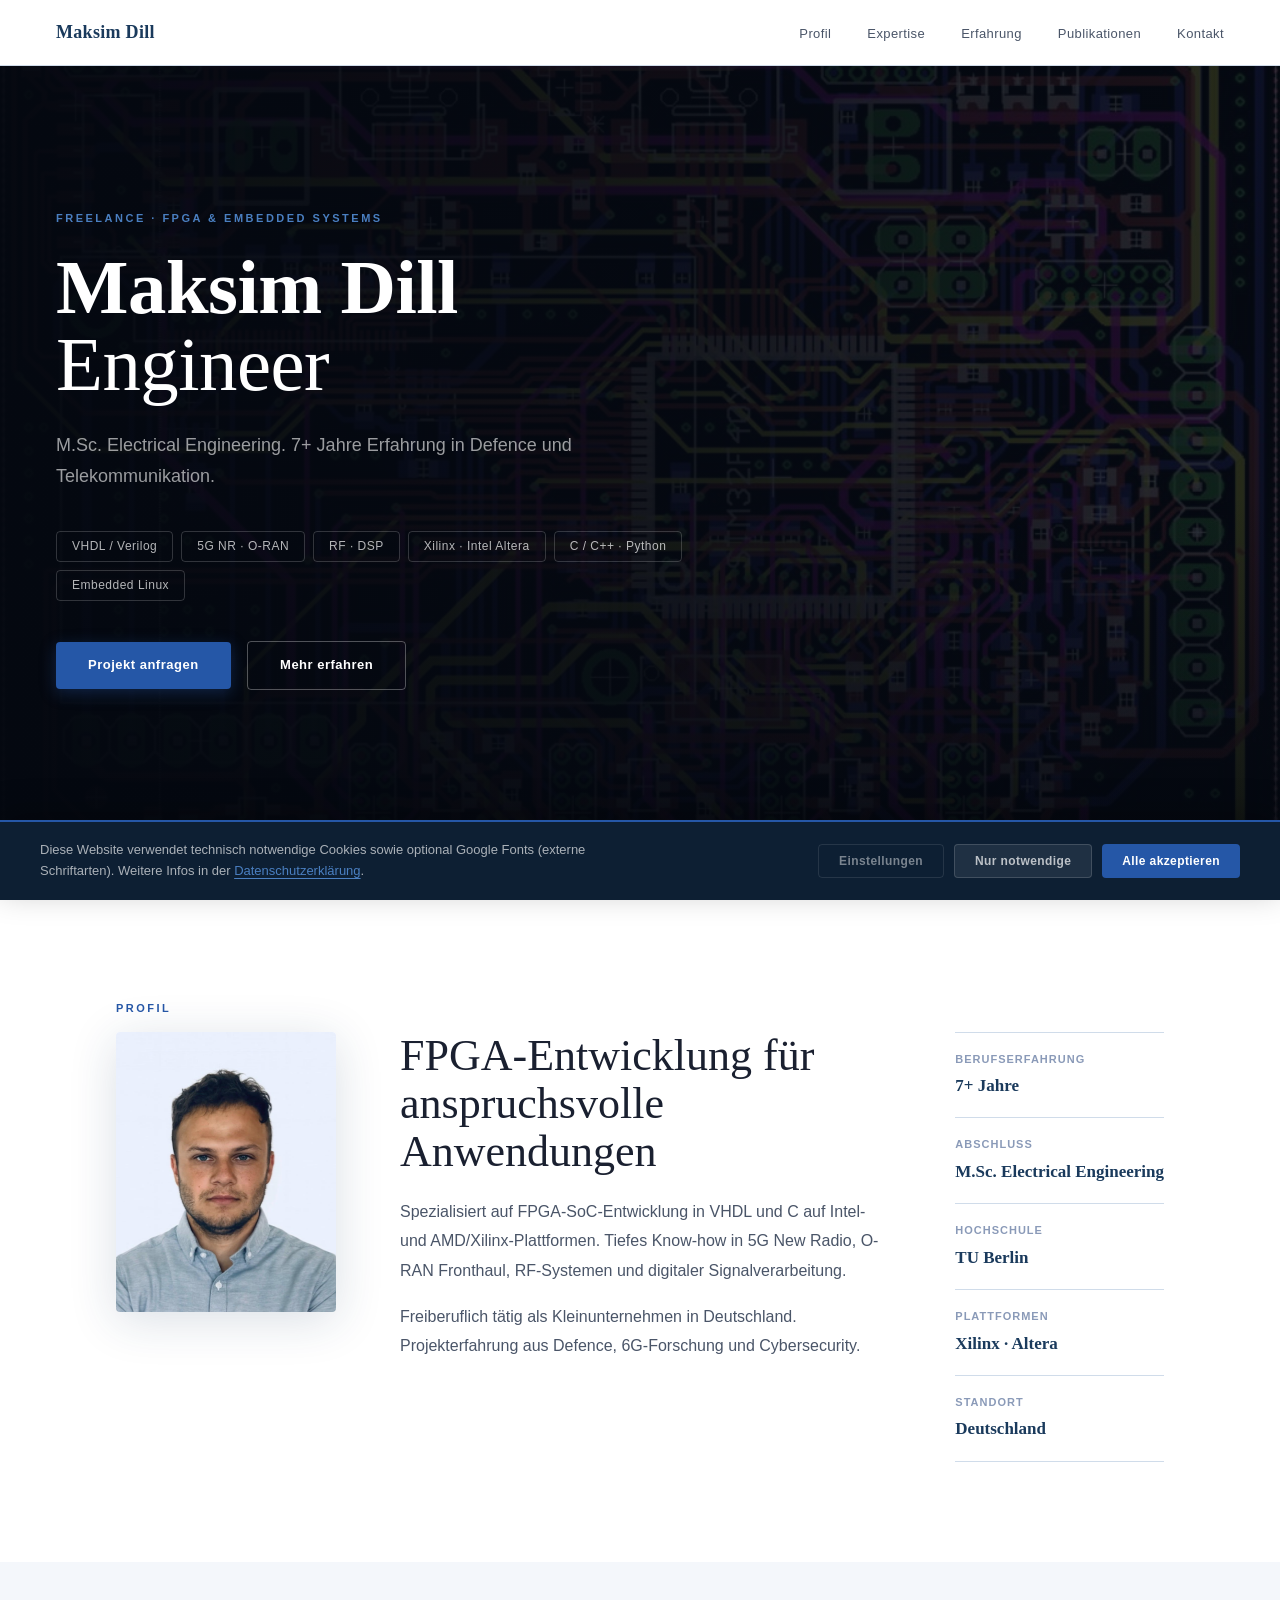
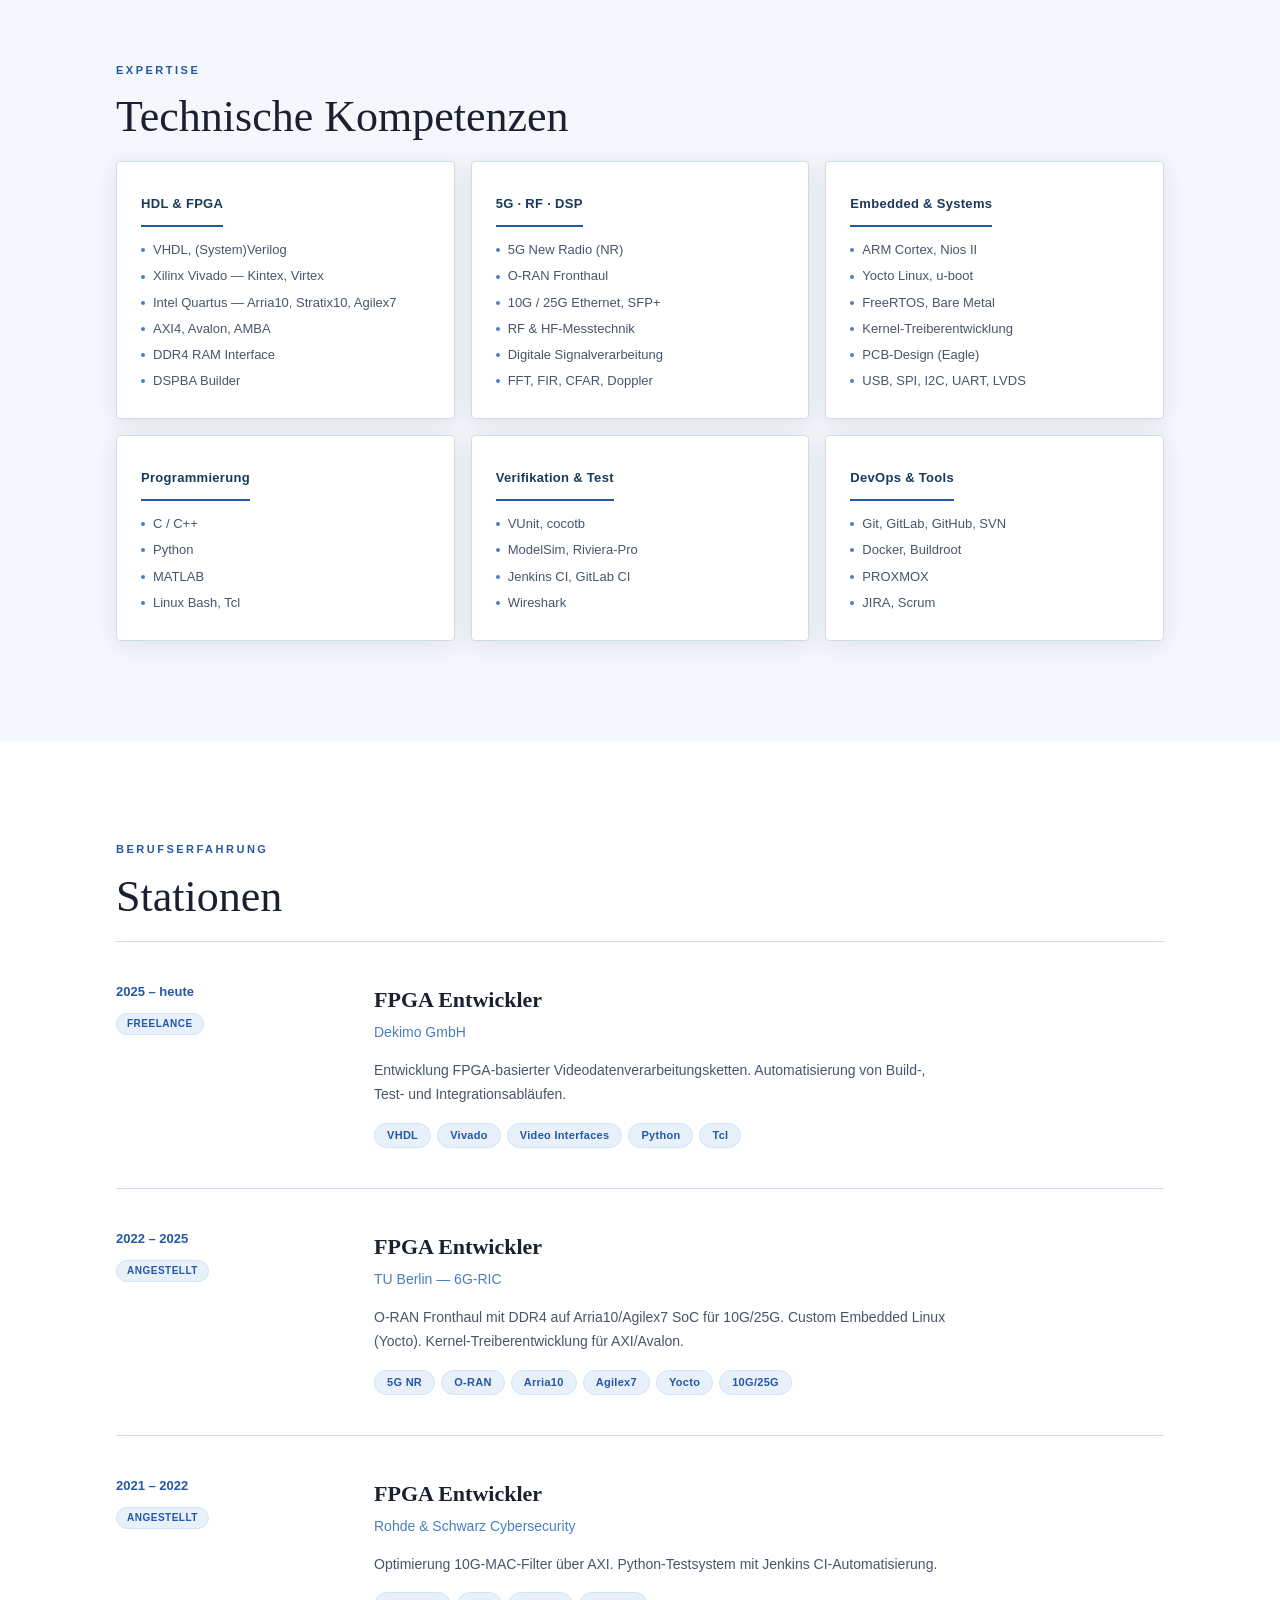
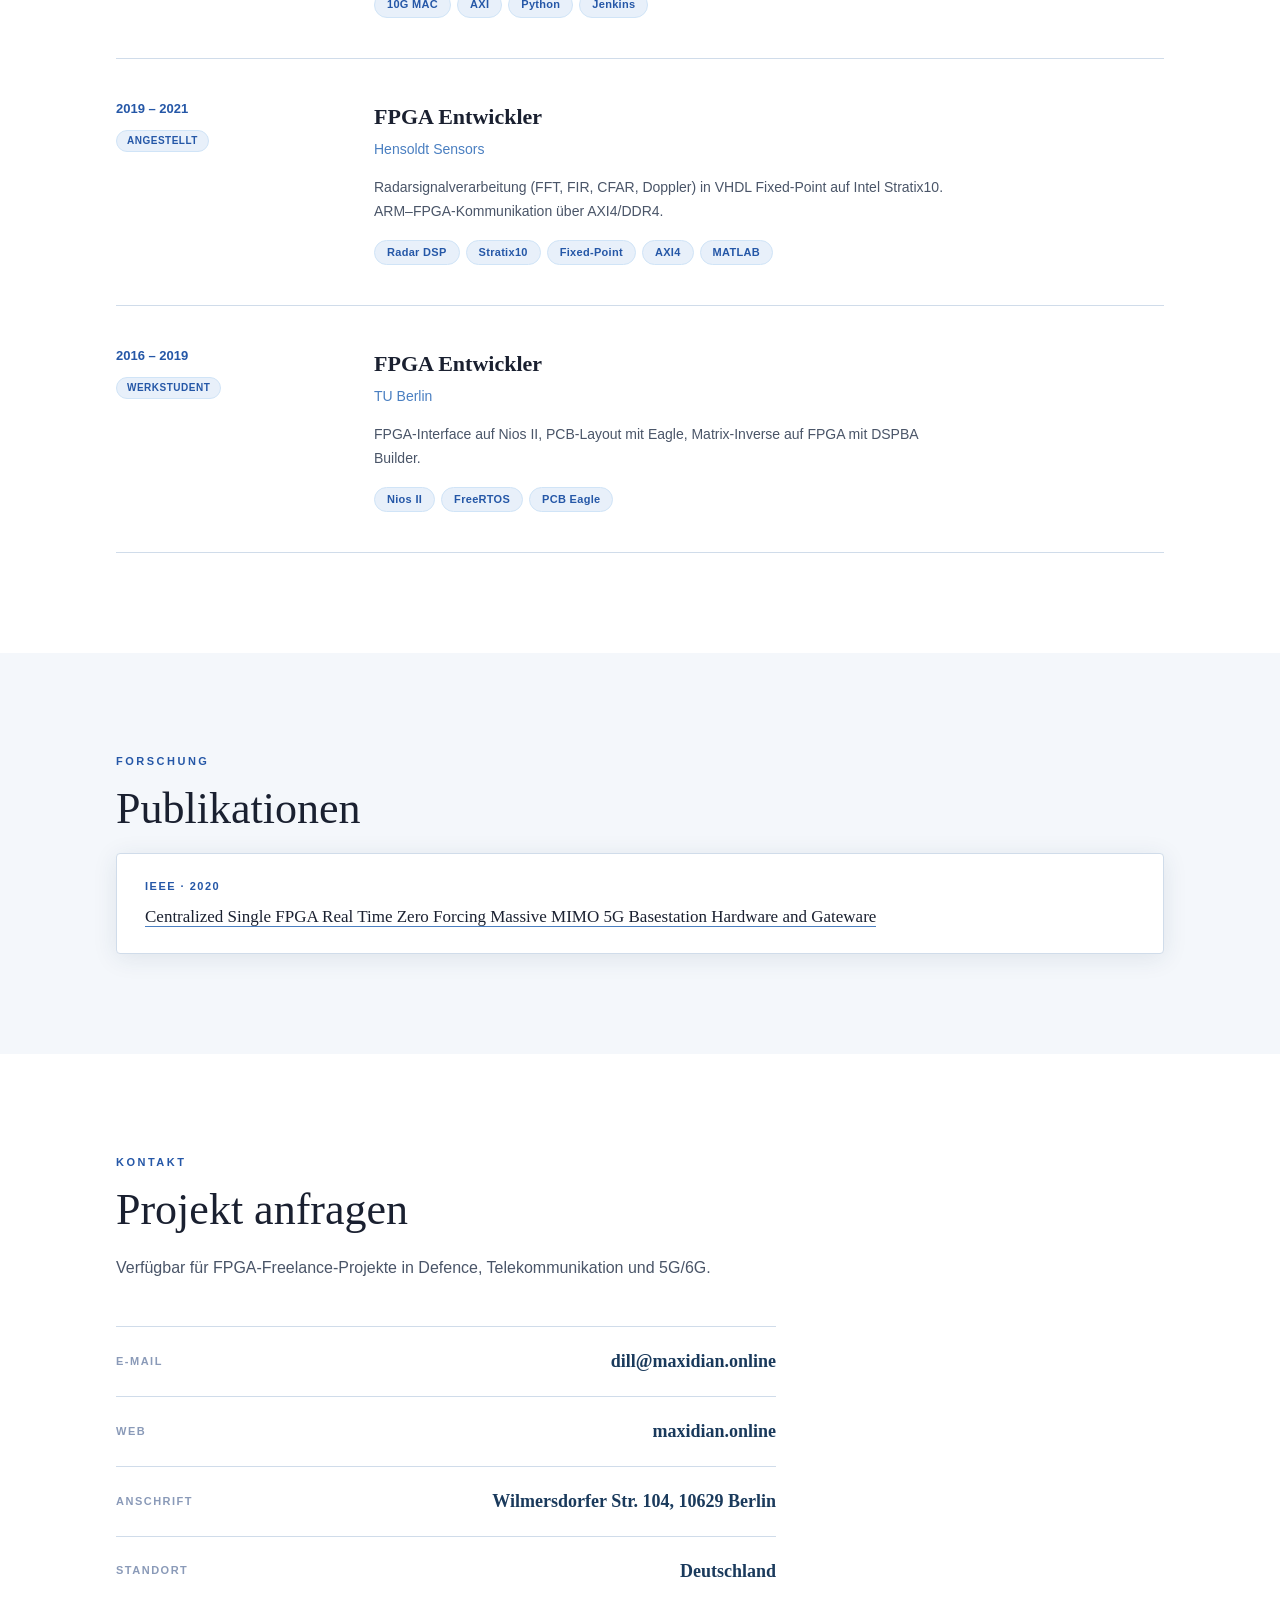
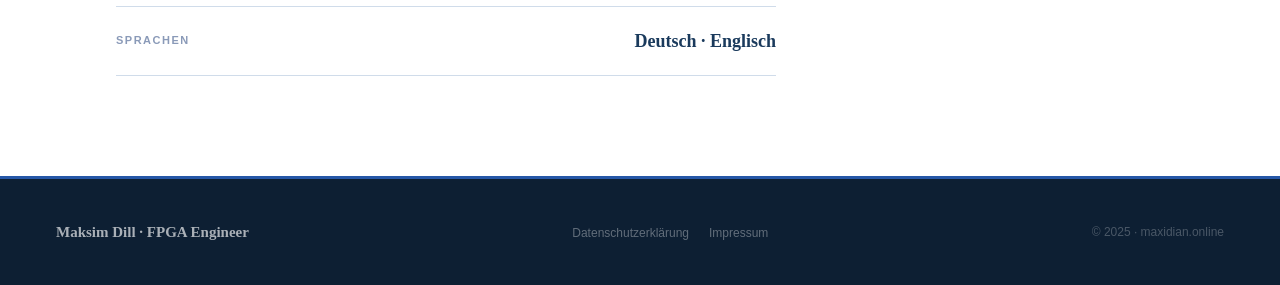
==== index.html @ 355c39cd "change background from dropdown" ====
<!DOCTYPE html>
<html lang="de">
<head>
<meta charset="UTF-8">
<meta name="viewport" content="width=device-width, initial-scale=1.0">
<meta name="description" content="Maksim Dill – Freelance FPGA & Embedded Systems Engineer. M.Sc. Electrical Engineering. Spezialist für 5G NR, O-RAN, VHDL und Defence-Systeme.">
<title>Maksim Dill — FPGA & Embedded Systems Engineer</title>

<style>
/* Google Fonts loaded conditionally via JS cookie consent */

:root {
  --blue:    #1a3a5c;
  --blue2:   #2557a7;
  --blue3:   #4a7fc1;
  --blue4:   #d0e4f7;
  --accent:  #3b82f6;
  --bg:      #ffffff;
  --bg2:     #f4f7fb;
  --bg3:     #e8f0fa;
  --text:    #1a2030;
  --text2:   #4a5568;
  --text3:   #8a9ab8;
  --border:  #d0dcea;
  --serif:   'Source Serif 4', Georgia, serif;
  --sans:    'Source Sans 3', sans-serif;
  --radius:  4px;
  --shadow:  0 4px 24px rgba(26,58,92,0.10);
  --shadow2: 0 8px 48px rgba(26,58,92,0.16);
}

*, *::before, *::after { box-sizing: border-box; margin: 0; padding: 0; }
html { scroll-behavior: smooth; scroll-padding-top: 80px; }

html { overflow-x: hidden; }

body {
  background: var(--bg);
  color: var(--text);
  font-family: var(--sans);
  font-size: 16px;
  line-height: 1.6;
}

/* ── SCROLLBAR ── */
::-webkit-scrollbar { width: 6px; }
::-webkit-scrollbar-track { background: var(--bg2); }
::-webkit-scrollbar-thumb { background: var(--blue3); border-radius: 3px; }

/* ── NAV ── */
nav {
  position: fixed; top: 0; left: 0; right: 0;
  z-index: 900;
  background: #ffffff;
  border-bottom: 1px solid var(--border);
  display: flex;
  justify-content: space-between;
  align-items: center;
  padding: 0 56px;
  height: 66px;
  transition: box-shadow 0.3s;
}
nav.scrolled { box-shadow: 0 2px 20px rgba(26,58,92,0.10); }

.nav-logo {
  font-family: var(--serif);
  font-size: 18px;
  font-weight: 600;
  color: var(--blue);
  letter-spacing: 0.3px;
  text-decoration: none;
}

.nav-links {
  display: flex; gap: 36px; list-style: none;
}
.nav-links a {
  font-size: 13px;
  font-weight: 500;
  color: var(--text2);
  text-decoration: none;
  letter-spacing: 0.4px;
  transition: color 0.2s;
  position: relative;
  padding-bottom: 2px;
}
.nav-links a::after {
  content: '';
  position: absolute;
  bottom: -2px; left: 0; right: 0;
  height: 2px;
  background: var(--blue2);
  transform: scaleX(0);
  transition: transform 0.2s;
}
.nav-links a:hover { color: var(--blue2); }
.nav-links a:hover::after { transform: scaleX(1); }

/* Hamburger */
.nav-toggle {
  display: none;
  flex-direction: column;
  justify-content: center;
  gap: 5px;
  cursor: pointer;
  width: 36px; height: 36px;
  background: none; border: none;
  padding: 4px;
}
.nav-toggle span {
  display: block;
  height: 2px;
  background: var(--blue);
  border-radius: 2px;
  transition: transform 0.25s, opacity 0.25s;
}

/* Mobile menu */
.nav-mobile {
  position: fixed;
  top: 66px; left: 0; right: 0;
  background: #ffffff;
  border-top: 1px solid var(--border);
  border-bottom: 2px solid var(--border);
  z-index: 9999;
  visibility: hidden;
  opacity: 0;
  pointer-events: none;
  transition: opacity 0.18s ease, visibility 0.18s;
  box-shadow: 0 6px 24px rgba(26,58,92,0.12);
}
.nav-mobile.open {
  visibility: visible;
  opacity: 1;
  pointer-events: auto;
}
.nav-mobile ul {
  list-style: none;
  padding: 16px 0;
}
.nav-mobile ul li a {
  display: block;
  padding: 14px 24px;
  font-size: 15px;
  font-weight: 500;
  color: var(--text2);
  text-decoration: none;
  border-bottom: 1px solid var(--border);
  transition: background 0.15s, color 0.15s;
}
.nav-mobile ul li:last-child a { border-bottom: none; }
.nav-mobile ul li a:hover { background: var(--bg2); color: var(--blue2); }

/* ── HERO ── */
#hero {
  position: relative;
  width: 100%; height: 100vh;
  min-height: 600px;
  background: #040810;
  display: flex;
  align-items: center;
  overflow: hidden;
}

#pcb-bg {
  position: absolute; inset: 0;
  width: 100%; height: 100%;
  object-fit: cover;
  object-position: center center;
  opacity: 0.30;
  filter: saturate(0.7) brightness(0.85);
  mix-blend-mode: screen;
}

#hero::after {
  content: '';
  position: absolute; inset: 0;
  background:
    linear-gradient(to right, rgba(4,8,16,0.92) 0%, rgba(4,8,16,0.60) 55%, rgba(4,8,16,0.22) 100%),
    linear-gradient(to top,   rgba(4,8,16,0.70) 0%, transparent 45%);
  z-index: 5;
  pointer-events: none;
}

.hero-content {
  position: relative; z-index: 10;
  padding: 0 56px;
  max-width: 800px;
}

.hero-eyebrow {
  font-size: 11px;
  font-weight: 600;
  letter-spacing: 2.5px;
  text-transform: uppercase;
  color: var(--blue3);
  margin-bottom: 22px;
  display: block;
  opacity: 0;
  animation: fadeUp 0.8s ease 0.2s forwards;
}

h1 {
  font-family: var(--serif);
  font-size: clamp(42px, 6vw, 80px);
  font-weight: 300;
  color: #ffffff;
  line-height: 1.0;
  letter-spacing: -0.5px;
  margin-bottom: 26px;
  opacity: 0;
  animation: fadeUp 0.8s ease 0.4s forwards;
}
h1 span { font-weight: 600; }

.hero-desc {
  font-size: 18px;
  font-weight: 300;
  color: rgba(255,255,255,0.60);
  line-height: 1.75;
  max-width: 540px;
  margin-bottom: 38px;
  opacity: 0;
  animation: fadeUp 0.8s ease 0.6s forwards;
}

.hero-tags {
  display: flex; flex-wrap: wrap; gap: 8px;
  opacity: 0;
  animation: fadeUp 0.8s ease 0.8s forwards;
}

.htag {
  font-size: 12px;
  font-weight: 500;
  color: rgba(255,255,255,0.70);
  border: 1px solid rgba(255,255,255,0.18);
  padding: 5px 15px;
  border-radius: var(--radius);
  letter-spacing: 0.5px;
  backdrop-filter: blur(4px);
  transition: border-color 0.2s, background 0.2s;
}
.htag:hover {
  border-color: rgba(255,255,255,0.4);
  background: rgba(255,255,255,0.06);
}

.hero-cta {
  margin-top: 40px;
  opacity: 0;
  animation: fadeUp 0.8s ease 1.0s forwards;
}
.btn {
  display: inline-block;
  padding: 13px 32px;
  background: var(--blue2);
  color: #fff;
  font-family: var(--sans);
  font-size: 13px;
  font-weight: 600;
  letter-spacing: 0.5px;
  text-decoration: none;
  border-radius: var(--radius);
  transition: background 0.2s, transform 0.2s, box-shadow 0.2s;
  box-shadow: 0 4px 16px rgba(37,87,167,0.35);
}
.btn:hover {
  background: var(--blue);
  transform: translateY(-2px);
  box-shadow: 0 6px 24px rgba(37,87,167,0.45);
}
.btn-ghost {
  background: transparent;
  border: 1px solid rgba(255,255,255,0.3);
  margin-left: 12px;
  box-shadow: none;
}
.btn-ghost:hover {
  background: rgba(255,255,255,0.08);
  border-color: rgba(255,255,255,0.5);
  box-shadow: none;
}

/* ── SECTIONS ── */
.section {
  padding: 100px 56px;
  max-width: 1160px;
  margin: 0 auto;
}

.section-alt {
  background: var(--bg2);
  padding: 100px 0;
}
.section-alt .inner {
  max-width: 1160px;
  margin: 0 auto;
  padding: 0 56px;
}

.section-dark {
  background: var(--blue);
  padding: 100px 0;
  position: relative;
  overflow: hidden;
}
.section-dark::before {
  content: '';
  position: absolute;
  top: -100px; right: -100px;
  width: 500px; height: 500px;
  background: radial-gradient(circle, rgba(74,127,193,0.12) 0%, transparent 70%);
  pointer-events: none;
}
.section-dark .inner {
  max-width: 1160px;
  margin: 0 auto;
  padding: 0 56px;
  position: relative; z-index: 1;
}

.eyebrow {
  font-size: 11px;
  font-weight: 600;
  letter-spacing: 2.5px;
  text-transform: uppercase;
  color: var(--blue2);
  margin-bottom: 14px;
  display: block;
}
.eyebrow-light {
  font-size: 11px;
  font-weight: 600;
  letter-spacing: 2.5px;
  text-transform: uppercase;
  color: var(--blue3);
  margin-bottom: 14px;
  display: block;
}

h2 {
  font-family: var(--serif);
  font-size: clamp(28px, 3.5vw, 44px);
  font-weight: 400;
  line-height: 1.1;
  color: var(--text);
  margin-bottom: 20px;
}
h2.light { color: #fff; }

.lead {
  font-size: 18px;
  font-weight: 300;
  color: var(--text2);
  line-height: 1.75;
  max-width: 640px;
  margin-bottom: 56px;
}
.lead.light { color: rgba(255,255,255,0.55); }

/* ── ABOUT ── */
.about-grid {
  display: grid;
  grid-template-columns: 220px 1fr auto;
  gap: 64px;
  align-items: start;
}

.about-photo-meta { display: none; }

.portrait {
  width: 220px;
  height: 280px;
  object-fit: cover;
  object-position: center top;
  display: block;
  border-radius: var(--radius);
  filter: grayscale(8%);
  box-shadow: var(--shadow2);
  transition: transform 0.3s, box-shadow 0.3s;
}
.portrait:hover {
  transform: translateY(-4px);
  box-shadow: 0 16px 56px rgba(26,58,92,0.22);
}

.about-body p {
  font-size: 16px;
  color: var(--text2);
  line-height: 1.85;
  margin-bottom: 20px;
}

.stats {
  display: flex;
  flex-direction: column;
  min-width: 200px;
  border-top: 1px solid var(--border);
}
.stat {
  padding: 18px 0;
  border-bottom: 1px solid var(--border);
  display: flex;
  flex-direction: column;
  gap: 4px;
}
.stat-label {
  font-size: 11px;
  font-weight: 600;
  color: var(--text3);
  letter-spacing: 1px;
  text-transform: uppercase;
}
.stat-val {
  font-family: var(--serif);
  font-size: 17px;
  font-weight: 600;
  color: var(--blue);
}

/* ── SKILLS ── */
.skills-grid {
  display: grid;
  grid-template-columns: repeat(3, 1fr);
  gap: 16px;
}

.skill-block {
  background: var(--bg);
  border: 1px solid var(--border);
  padding: 28px 24px;
  border-radius: var(--radius);
  box-shadow: var(--shadow);
  transition: transform 0.2s, box-shadow 0.2s, border-color 0.2s;
}
.skill-block:hover {
  transform: translateY(-3px);
  box-shadow: var(--shadow2);
  border-color: var(--blue3);
}


.skill-block h3 {
  font-size: 13px;
  font-weight: 700;
  color: var(--blue);
  letter-spacing: 0.3px;
  margin-bottom: 14px;
  padding-bottom: 10px;
  border-bottom: 2px solid var(--blue2);
  display: inline-block;
}

.skill-block ul {
  list-style: none;
  display: flex;
  flex-direction: column;
  gap: 8px;
}

.skill-block li {
  font-size: 13px;
  color: var(--text2);
  line-height: 1.4;
  display: flex;
  align-items: center;
  gap: 8px;
}
.skill-block li::before {
  content: '';
  width: 4px; height: 4px;
  background: var(--blue3);
  border-radius: 50%;
  flex-shrink: 0;
}

/* ── EXPERIENCE ── */
.timeline { display: flex; flex-direction: column; }

.tl-item {
  display: grid;
  grid-template-columns: 210px 1fr;
  gap: 48px;
  padding: 40px 0;
  border-top: 1px solid var(--border);
  transition: background 0.15s;
}
.tl-item:last-child { border-bottom: 1px solid var(--border); }

.tl-period {
  font-size: 13px;
  font-weight: 700;
  color: var(--blue2);
  display: block;
  margin-bottom: 6px;
  font-family: var(--sans);
}

.tl-badge {
  display: inline-block;
  font-size: 10px;
  font-weight: 600;
  color: var(--blue2);
  background: var(--bg3);
  border: 1px solid var(--blue4);
  padding: 2px 10px;
  border-radius: 20px;
  letter-spacing: 0.5px;
  text-transform: uppercase;
}

.tl-role {
  font-family: var(--serif);
  font-size: 22px;
  font-weight: 600;
  color: var(--text);
  margin-bottom: 4px;
}

.tl-company {
  font-size: 14px;
  font-weight: 500;
  color: var(--blue3);
  margin-bottom: 14px;
}

.tl-desc {
  font-size: 14px;
  color: var(--text2);
  line-height: 1.75;
  margin-bottom: 16px;
  max-width: 580px;
}

.tl-pills { display: flex; flex-wrap: wrap; gap: 6px; }

.pill {
  font-size: 11px;
  font-weight: 600;
  color: var(--blue2);
  background: var(--bg3);
  border: 1px solid var(--blue4);
  padding: 3px 12px;
  border-radius: 20px;
  letter-spacing: 0.3px;
}

/* ── EDUCATION ── */
.edu-grid {
  display: grid;
  grid-template-columns: repeat(3, 1fr);
  gap: 24px;
}

.edu-card {
  background: rgba(255,255,255,0.07);
  border: 1px solid rgba(255,255,255,0.14);
  padding: 32px 28px;
  border-radius: var(--radius);
  transition: background 0.2s, transform 0.2s;
}
.edu-card:hover {
  background: rgba(255,255,255,0.11);
  transform: translateY(-3px);
}

.edu-card-label {
  font-size: 10px;
  font-weight: 700;
  letter-spacing: 2px;
  text-transform: uppercase;
  color: var(--blue3);
  margin-bottom: 14px;
  display: block;
}

.edu-degree {
  font-family: var(--serif);
  font-size: 22px;
  font-weight: 600;
  color: #fff;
  margin-bottom: 6px;
  line-height: 1.2;
}

.edu-school {
  font-size: 13px;
  color: rgba(255,255,255,0.50);
  margin-bottom: 8px;
}

.edu-note {
  font-size: 12px;
  color: rgba(255,255,255,0.32);
}

/* ── PUBLICATIONS ── */
.pub-list { display: flex; flex-direction: column; gap: 20px; }
.pub-item {
  background: var(--bg);
  border: 1px solid var(--border);
  border-radius: var(--radius);
  padding: 24px 28px;
  box-shadow: var(--shadow);
  transition: transform 0.2s, box-shadow 0.2s, border-color 0.2s;
}
.pub-item:hover {
  transform: translateY(-2px);
  box-shadow: var(--shadow2);
  border-color: var(--blue3);
}
.pub-venue {
  font-size: 11px;
  font-weight: 600;
  letter-spacing: 1.5px;
  text-transform: uppercase;
  color: var(--blue2);
  margin-bottom: 8px;
}
.pub-title {
  font-family: var(--serif);
  font-size: 17px;
  font-weight: 400;
  line-height: 1.5;
  color: var(--text);
}
.pub-title a {
  color: var(--text);
  text-decoration: none;
  border-bottom: 1px solid var(--blue3);
  transition: color 0.2s, border-color 0.2s;
}
.pub-title a:hover { color: var(--blue2); border-color: var(--blue2); }

/* ── CONTACT ── */
.contact-wrap { max-width: 660px; }

.contact-items {
  display: flex;
  flex-direction: column;
  border-top: 1px solid var(--border);
  margin-top: 44px;
}

.contact-row {
  display: flex;
  justify-content: space-between;
  align-items: center;
  padding: 20px 0;
  border-bottom: 1px solid var(--border);
  transition: background 0.15s;
}
.contact-row:hover { background: var(--bg2); margin: 0 -16px; padding: 20px 16px; }

.contact-lbl {
  font-size: 11px;
  font-weight: 600;
  color: var(--text3);
  text-transform: uppercase;
  letter-spacing: 1.5px;
}

.contact-val {
  font-family: var(--serif);
  font-size: 18px;
  color: var(--blue);
  font-weight: 600;
}
.contact-val a {
  color: inherit;
  text-decoration: none;
  transition: color 0.2s;
  word-break: break-all;
}
.contact-val a:hover { color: var(--blue2); }

/* ── FOOTER ── */
footer {
  background: #0d1f33;
  padding: 40px 56px;
  display: flex;
  justify-content: space-between;
  align-items: center;
  flex-wrap: wrap;
  gap: 12px;
  border-top: 3px solid var(--blue2);
}

.footer-name {
  font-family: var(--serif);
  font-size: 15px;
  font-weight: 600;
  color: rgba(255,255,255,0.65);
}

.footer-links {
  display: flex; gap: 20px; list-style: none;
}
.footer-links a {
  font-size: 12px;
  color: rgba(255,255,255,0.35);
  text-decoration: none;
  transition: color 0.2s;
}
.footer-links a:hover { color: rgba(255,255,255,0.7); }

.footer-copy {
  font-size: 12px;
  color: rgba(255,255,255,0.25);
}

/* ── ANIMATIONS ── */
@keyframes fadeUp {
  from { opacity: 0; transform: translateY(24px); }
  to   { opacity: 1; transform: none; }
}

.reveal {
  opacity: 0;
  transform: translateY(24px);
  transition: opacity 0.7s ease, transform 0.7s ease;
}
.reveal.up { opacity: 1; transform: none; }

/* ── RESPONSIVE ── */
/* ── RESPONSIVE ── */

/* Tablet landscape */
@media (max-width: 1100px) {
  .about-grid { grid-template-columns: 180px 1fr; gap: 40px; }
  .stats { display: none; }
  .skills-grid { grid-template-columns: repeat(3, 1fr); }
}

/* Tablet portrait / large phones */
@media (max-width: 900px) {
  html { scroll-padding-top: 74px; }
  /* Nav */
  nav { padding: 0 20px; height: 60px; }
  .nav-links { display: none; }
  .nav-toggle { display: flex; }
  .nav-mobile { top: 60px; }

  /* Hero — full-width on mobile, proper padding */
  #hero { min-height: 100svh; align-items: flex-end; padding-bottom: 60px; }
  .hero-content { padding: 0 20px; max-width: 100%; }
  h1 { font-size: clamp(34px, 9vw, 52px); letter-spacing: -0.3px; }
  .hero-desc { font-size: 15px; max-width: 100%; }
  .hero-eyebrow { margin-bottom: 14px; }
  .hero-cta { margin-top: 28px; display: flex; gap: 10px; flex-wrap: wrap; }
  .btn { flex: 1; min-width: 130px; text-align: center; padding: 12px 16px; }
  .btn-ghost { margin-left: 0; }

  /* Sections */
  .section { padding: 64px 20px; }
  .section-alt .inner,
  .section-dark .inner { padding: 64px 20px; }

  /* About */
  .about-grid {
    display: flex;
    flex-direction: column;
    gap: 24px;
  }
  .about-photo {
    display: flex;
    align-items: center;
    gap: 20px;
  }
  .portrait { width: 100px; height: 126px; flex-shrink: 0; }
  .about-photo-meta { display: flex; }
  .about-photo-meta {
    display: flex;
    flex-direction: column;
    gap: 6px;
  }
  .about-photo-meta .stat {
    display: flex;
    flex-direction: column;
    padding: 6px 0;
    border: none;
    border-bottom: 1px solid var(--border);
  }
  .stats { display: none; }
  .about-body p { font-size: 15px; }

  /* Skills */
  .skills-grid { grid-template-columns: 1fr 1fr; gap: 12px; }
  .skill-block { padding: 20px 18px; }

  /* Timeline */
  .tl-item {
    display: flex;
    flex-direction: column;
    gap: 12px;
    padding: 28px 0;
  }
  .tl-left {
    display: flex;
    align-items: center;
    gap: 12px;
  }
  .tl-role { font-size: 18px; }
  .tl-desc { max-width: 100%; font-size: 13px; }

  /* Education */
  .edu-grid { grid-template-columns: 1fr; gap: 14px; }
  .edu-card { padding: 22px 20px; }

  /* Contact */
  .contact-wrap { max-width: 100%; }
  .contact-row { padding: 16px 0; }
  .contact-row:hover { background: none; margin: 0; padding: 16px 0; }
  .contact-val { font-size: 15px; }

  /* Footer */
  footer { padding: 24px 20px; flex-direction: column; gap: 14px; text-align: center; }
  .footer-links { justify-content: center; }
  .footer-name { font-size: 13px; }

  /* Cookie banner */
  #cookie-banner { padding: 14px 16px; flex-direction: column; align-items: flex-start; gap: 12px; }
  .cookie-text { font-size: 12px; }
  .cookie-actions { width: 100%; justify-content: flex-end; }

  /* h2 section headings */
  h2 { margin-bottom: 16px; }
  .lead { font-size: 16px; margin-bottom: 36px; }
}

/* Small phones */
@media (max-width: 480px) {
  html { scroll-padding-top: 70px; }
  nav { height: 56px; padding: 0 16px; }
  .nav-mobile { top: 56px; }
  .nav-logo { font-size: 16px; }

  #hero { min-height: 100svh; }
  .hero-content { padding: 0 16px; }
  h1 { font-size: clamp(30px, 10vw, 44px); }
  .hero-tags { gap: 6px; }
  .htag { font-size: 11px; padding: 4px 10px; }

  .section { padding: 52px 16px; }
  .section-alt .inner,
  .section-dark .inner { padding: 52px 16px; }

  .skills-grid { grid-template-columns: 1fr; gap: 10px; }
  .skill-block { padding: 18px 16px; }

  .edu-card { padding: 18px 16px; }
  .edu-degree { font-size: 18px; }

  .cookie-actions { flex-direction: column; }
  .cookie-btn { width: 100%; text-align: center; padding: 10px; }

  .cookie-modal-box { padding: 20px 16px 16px; }
  .cookie-modal-actions { flex-direction: column; }
  .cookie-modal-btn { flex: none; }
}

/* ── COOKIE BANNER ── */
#cookie-banner {
  position: fixed;
  bottom: 0; left: 0; right: 0;
  z-index: 9999;
  background: #0d1f33;
  border-top: 2px solid var(--blue2);
  padding: 18px 40px;
  display: flex;
  align-items: center;
  justify-content: space-between;
  gap: 20px;
  flex-wrap: wrap;
  transform: translateY(100%);
  transition: transform 0.4s cubic-bezier(0.22,1,0.36,1);
  box-shadow: 0 -8px 32px rgba(0,0,0,0.25);
}
#cookie-banner.visible { transform: translateY(0); }

.cookie-text {
  font-size: 13px;
  color: rgba(255,255,255,0.65);
  line-height: 1.6;
  max-width: 600px;
  flex: 1;
}
.cookie-text a {
  color: var(--blue3);
  text-decoration: underline;
  text-underline-offset: 3px;
}

.cookie-actions {
  display: flex;
  gap: 10px;
  flex-shrink: 0;
  flex-wrap: wrap;
}

.cookie-btn {
  padding: 9px 20px;
  border-radius: 4px;
  font-size: 12px;
  font-weight: 600;
  cursor: pointer;
  border: none;
  letter-spacing: 0.4px;
  transition: background 0.2s, transform 0.15s;
  font-family: var(--sans);
}
.cookie-btn:hover { transform: translateY(-1px); }
.cookie-btn-accept {
  background: var(--blue2);
  color: #fff;
}
.cookie-btn-accept:hover { background: #1e4a94; }
.cookie-btn-reject {
  background: rgba(255,255,255,0.08);
  color: rgba(255,255,255,0.7);
  border: 1px solid rgba(255,255,255,0.15);
}
.cookie-btn-reject:hover { background: rgba(255,255,255,0.14); }
.cookie-btn-settings {
  background: transparent;
  color: rgba(255,255,255,0.45);
  border: 1px solid rgba(255,255,255,0.10);
}
.cookie-btn-settings:hover { color: rgba(255,255,255,0.75); background: rgba(255,255,255,0.06); }

/* Cookie Modal */
#cookie-modal {
  display: none;
  position: fixed;
  inset: 0;
  z-index: 10000;
  background: rgba(4,8,16,0.75);
  backdrop-filter: blur(6px);
  -webkit-backdrop-filter: blur(6px);
  align-items: center;
  justify-content: center;
  padding: 20px;
}
#cookie-modal.open { display: flex; }

.cookie-modal-box {
  background: #fff;
  border-radius: 6px;
  max-width: 520px;
  width: 100%;
  padding: 36px 36px 28px;
  box-shadow: 0 24px 80px rgba(0,0,0,0.3);
  animation: modalIn 0.3s cubic-bezier(0.22,1,0.36,1);
}
@keyframes modalIn {
  from { opacity: 0; transform: translateY(20px) scale(0.97); }
  to   { opacity: 1; transform: none; }
}

.cookie-modal-box h3 {
  font-family: var(--serif);
  font-size: 22px;
  font-weight: 600;
  color: var(--blue);
  margin-bottom: 10px;
}
.cookie-modal-box > p {
  font-size: 14px;
  color: var(--text2);
  line-height: 1.7;
  margin-bottom: 24px;
}

.cookie-option {
  border: 1px solid var(--border);
  border-radius: 4px;
  padding: 16px 18px;
  margin-bottom: 12px;
  display: flex;
  align-items: flex-start;
  gap: 16px;
}

.cookie-option-info { flex: 1; }
.cookie-option-info strong {
  display: block;
  font-size: 14px;
  font-weight: 600;
  color: var(--text);
  margin-bottom: 3px;
}
.cookie-option-info span {
  font-size: 12px;
  color: var(--text3);
  line-height: 1.5;
}

/* Toggle switch */
.toggle {
  position: relative;
  width: 42px;
  height: 24px;
  flex-shrink: 0;
  margin-top: 2px;
}
.toggle input { opacity: 0; width: 0; height: 0; }
.toggle-slider {
  position: absolute;
  inset: 0;
  background: #d0dcea;
  border-radius: 24px;
  cursor: pointer;
  transition: background 0.2s;
}
.toggle-slider::before {
  content: '';
  position: absolute;
  width: 18px; height: 18px;
  left: 3px; top: 3px;
  background: #fff;
  border-radius: 50%;
  transition: transform 0.2s;
  box-shadow: 0 1px 4px rgba(0,0,0,0.2);
}
.toggle input:checked + .toggle-slider { background: var(--blue2); }
.toggle input:checked + .toggle-slider::before { transform: translateX(18px); }
.toggle input:disabled + .toggle-slider { background: var(--blue3); cursor: not-allowed; opacity: 0.7; }

.cookie-modal-actions {
  display: flex;
  gap: 10px;
  margin-top: 24px;
  padding-top: 20px;
  border-top: 1px solid var(--border);
  flex-wrap: wrap;
}
.cookie-modal-btn {
  flex: 1;
  padding: 11px 16px;
  border-radius: 4px;
  font-size: 13px;
  font-weight: 600;
  cursor: pointer;
  border: none;
  font-family: var(--sans);
  transition: background 0.2s, transform 0.15s;
  min-width: 120px;
}
.cookie-modal-btn:hover { transform: translateY(-1px); }
.cookie-modal-btn-save {
  background: var(--blue2);
  color: #fff;
}
.cookie-modal-btn-save:hover { background: #1e4a94; }
.cookie-modal-btn-all {
  background: var(--bg2);
  color: var(--blue);
  border: 1px solid var(--border);
}
.cookie-modal-btn-all:hover { background: var(--bg3); }

@media (max-width: 600px) {
  #cookie-banner { padding: 16px 20px; }
  .cookie-modal-box { padding: 24px 20px 20px; }
}

</style>
</head>
<body>

<!-- NAV -->
<nav id="navbar">
  <a class="nav-logo" href="#">Maksim Dill</a>
  <ul class="nav-links">
    <li><a href="#about">Profil</a></li>
    <li><a href="#skills">Expertise</a></li>
    <li><a href="#experience">Erfahrung</a></li>
    <li><a href="#publications">Publikationen</a></li>
    <li><a href="#contact">Kontakt</a></li>
  </ul>
  <button class="nav-toggle" id="navToggle" aria-label="Menü öffnen" aria-expanded="false">
    <span></span>
    <span></span>
    <span></span>
  </button>
</nav>

<nav class="nav-mobile" id="navMobile">
  <ul>
    <li><a href="#about">Profil</a></li>
    <li><a href="#skills">Expertise</a></li>
    <li><a href="#experience">Erfahrung</a></li>
    <li><a href="#publications">Publikationen</a></li>
    <li><a href="#contact">Kontakt</a></li>
  </ul>
</nav>

<!-- HERO -->
<section id="hero">
  <img id="pcb-bg" src="[data-uri]" alt="">
  <div class="hero-content">
    <span class="hero-eyebrow">Freelance · FPGA &amp; Embedded Systems</span>
    <h1><span>Maksim Dill</span><br>Engineer</h1>
    <p class="hero-desc">M.Sc. Electrical Engineering. 7+ Jahre Erfahrung in Defence und Telekommunikation.</p>
    <div class="hero-tags">
      <span class="htag">VHDL / Verilog</span>
      <span class="htag">5G NR · O-RAN</span>
      <span class="htag">RF · DSP</span>
      <span class="htag">Xilinx · Intel Altera</span>
      <span class="htag">C / C++ · Python</span>
      <span class="htag">Embedded Linux</span>
    </div>
    <div class="hero-cta">
      <a href="#contact" class="btn">Projekt anfragen</a>
      <a href="#about" class="btn btn-ghost">Mehr erfahren</a>
    </div>
  </div>
</section>

<!-- ABOUT -->
<div class="section" id="about">
  <span class="eyebrow reveal">Profil</span>
  <div class="about-grid">
    <div class="about-photo reveal">
      <img class="portrait" src="[data-uri]" alt="Maksim Dill">
      <div class="about-photo-meta">
        <div class="stat"><span class="stat-label">Erfahrung</span><span class="stat-val">7+ Jahre</span></div>
        <div class="stat"><span class="stat-label">Abschluss</span><span class="stat-val">M.Sc. Electrical Engineering</span></div>
        <div class="stat"><span class="stat-label">Standort</span><span class="stat-val">Deutschland</span></div>
      </div>
    </div>
    <div class="reveal">
      <h2>FPGA-Entwicklung für anspruchsvolle Anwendungen</h2>
      <div style="font-size:16px; color:var(--text2); line-height:1.85;">
        <p>Spezialisiert auf FPGA-SoC-Entwicklung in VHDL und C auf Intel- und AMD/Xilinx-Plattformen. Tiefes Know-how in 5G New Radio, O-RAN Fronthaul, RF-Systemen und digitaler Signalverarbeitung.</p>
        <p style="margin-top:16px;">Freiberuflich tätig als Kleinunternehmen in Deutschland. Projekterfahrung aus Defence, 6G-Forschung und Cybersecurity.</p>
      </div>
    </div>
    <div class="stats reveal">
      <div class="stat"><span class="stat-label">Berufserfahrung</span><span class="stat-val">7+ Jahre</span></div>
      <div class="stat"><span class="stat-label">Abschluss</span><span class="stat-val">M.Sc. Electrical Engineering</span></div>
      <div class="stat"><span class="stat-label">Hochschule</span><span class="stat-val">TU Berlin</span></div>
      <div class="stat"><span class="stat-label">Plattformen</span><span class="stat-val">Xilinx · Altera</span></div>
      <div class="stat"><span class="stat-label">Standort</span><span class="stat-val">Deutschland</span></div>
    </div>
  </div>
</div>

<!-- SKILLS -->
<div class="section-alt" id="skills">
  <div class="inner">
    <span class="eyebrow reveal">Expertise</span>
    <h2 class="reveal">Technische Kompetenzen</h2>
    <div class="skills-grid reveal">
      <div class="skill-block">
        <h3>HDL &amp; FPGA</h3>
        <ul>
          <li>VHDL, (System)Verilog</li>
          <li>Xilinx Vivado — Kintex, Virtex</li>
          <li>Intel Quartus — Arria10, Stratix10, Agilex7</li>
          <li>AXI4, Avalon, AMBA</li>
          <li>DDR4 RAM Interface</li>
          <li>DSPBA Builder</li>
        </ul>
      </div>
      <div class="skill-block">
        <h3>5G · RF · DSP</h3>
        <ul>
          <li>5G New Radio (NR)</li>
          <li>O-RAN Fronthaul</li>
          <li>10G / 25G Ethernet, SFP+</li>
          <li>RF &amp; HF-Messtechnik</li>
          <li>Digitale Signalverarbeitung</li>
          <li>FFT, FIR, CFAR, Doppler</li>
        </ul>
      </div>
      <div class="skill-block">
        <h3>Embedded &amp; Systems</h3>
        <ul>
          <li>ARM Cortex, Nios II</li>
          <li>Yocto Linux, u-boot</li>
          <li>FreeRTOS, Bare Metal</li>
          <li>Kernel-Treiberentwicklung</li>
          <li>PCB-Design (Eagle)</li>
          <li>USB, SPI, I2C, UART, LVDS</li>
        </ul>
      </div>
      <div class="skill-block">
        <h3>Programmierung</h3>
        <ul>
          <li>C / C++</li>
          <li>Python</li>
          <li>MATLAB</li>
          <li>Linux Bash, Tcl</li>
        </ul>
      </div>
      <div class="skill-block">
        <h3>Verifikation &amp; Test</h3>
        <ul>
          <li>VUnit, cocotb</li>
          <li>ModelSim, Riviera-Pro</li>
          <li>Jenkins CI, GitLab CI</li>
          <li>Wireshark</li>
        </ul>
      </div>
      <div class="skill-block">
        <h3>DevOps &amp; Tools</h3>
        <ul>
          <li>Git, GitLab, GitHub, SVN</li>
          <li>Docker, Buildroot</li>
          <li>PROXMOX</li>
          <li>JIRA, Scrum</li>
        </ul>
      </div>
    </div>
  </div>
</div>

<!-- EXPERIENCE -->
<div class="section" id="experience">
  <span class="eyebrow reveal">Berufserfahrung</span>
  <h2 class="reveal">Stationen</h2>
  <div class="timeline">

    <div class="tl-item reveal">
      <div class="tl-left">
        <span class="tl-period">2025 – heute</span>
        <span class="tl-badge">Freelance</span>
      </div>
      <div class="tl-right">
        <div class="tl-role">FPGA Entwickler</div>
        <div class="tl-company">Dekimo GmbH</div>
        <p class="tl-desc">Entwicklung FPGA-basierter Videodatenverarbeitungsketten. Automatisierung von Build-, Test- und Integrationsabläufen.</p>
        <div class="tl-pills">
          <span class="pill">VHDL</span><span class="pill">Vivado</span><span class="pill">Video Interfaces</span><span class="pill">Python</span><span class="pill">Tcl</span>
        </div>
      </div>
    </div>

    <div class="tl-item reveal">
      <div class="tl-left">
        <span class="tl-period">2022 – 2025</span>
        <span class="tl-badge">Angestellt</span>
      </div>
      <div class="tl-right">
        <div class="tl-role">FPGA Entwickler</div>
        <div class="tl-company">TU Berlin — 6G-RIC</div>
        <p class="tl-desc">O-RAN Fronthaul mit DDR4 auf Arria10/Agilex7 SoC für 10G/25G. Custom Embedded Linux (Yocto). Kernel-Treiberentwicklung für AXI/Avalon.</p>
        <div class="tl-pills">
          <span class="pill">5G NR</span><span class="pill">O-RAN</span><span class="pill">Arria10</span><span class="pill">Agilex7</span><span class="pill">Yocto</span><span class="pill">10G/25G</span>
        </div>
      </div>
    </div>

    <div class="tl-item reveal">
      <div class="tl-left">
        <span class="tl-period">2021 – 2022</span>
        <span class="tl-badge">Angestellt</span>
      </div>
      <div class="tl-right">
        <div class="tl-role">FPGA Entwickler</div>
        <div class="tl-company">Rohde &amp; Schwarz Cybersecurity</div>
        <p class="tl-desc">Optimierung 10G-MAC-Filter über AXI. Python-Testsystem mit Jenkins CI-Automatisierung.</p>
        <div class="tl-pills">
          <span class="pill">10G MAC</span><span class="pill">AXI</span><span class="pill">Python</span><span class="pill">Jenkins</span>
        </div>
      </div>
    </div>

    <div class="tl-item reveal">
      <div class="tl-left">
        <span class="tl-period">2019 – 2021</span>
        <span class="tl-badge">Angestellt</span>
      </div>
      <div class="tl-right">
        <div class="tl-role">FPGA Entwickler</div>
        <div class="tl-company">Hensoldt Sensors</div>
        <p class="tl-desc">Radarsignalverarbeitung (FFT, FIR, CFAR, Doppler) in VHDL Fixed-Point auf Intel Stratix10. ARM–FPGA-Kommunikation über AXI4/DDR4.</p>
        <div class="tl-pills">
          <span class="pill">Radar DSP</span><span class="pill">Stratix10</span><span class="pill">Fixed-Point</span><span class="pill">AXI4</span><span class="pill">MATLAB</span>
        </div>
      </div>
    </div>

    <div class="tl-item reveal">
      <div class="tl-left">
        <span class="tl-period">2016 – 2019</span>
        <span class="tl-badge">Werkstudent</span>
      </div>
      <div class="tl-right">
        <div class="tl-role">FPGA Entwickler</div>
        <div class="tl-company">TU Berlin</div>
        <p class="tl-desc">FPGA-Interface auf Nios II, PCB-Layout mit Eagle, Matrix-Inverse auf FPGA mit DSPBA Builder.</p>
        <div class="tl-pills">
          <span class="pill">Nios II</span><span class="pill">FreeRTOS</span><span class="pill">PCB Eagle</span>
        </div>
      </div>
    </div>

  </div>
</div>

<!-- PUBLICATIONS -->
<div class="section-alt" id="publications">
  <div class="inner">
    <span class="eyebrow reveal">Forschung</span>
    <h2 class="reveal">Publikationen</h2>
    <div class="pub-list reveal">
      <div class="pub-item">
        <div class="pub-venue">IEEE · 2020</div>
        <div class="pub-title"><a href="https://ieeexplore.ieee.org/document/9154248" target="_blank" rel="noopener">Centralized Single FPGA Real Time Zero Forcing Massive MIMO 5G Basestation Hardware and Gateware</a></div>
      </div>
    </div>
  </div>
</div>

<!-- CONTACT -->
<div class="section" id="contact">
  <div class="contact-wrap">
    <span class="eyebrow reveal">Kontakt</span>
    <h2 class="reveal">Projekt anfragen</h2>
    <p class="lead reveal" style="font-size:16px; margin-bottom:0;">Verfügbar für FPGA-Freelance-Projekte in Defence, Telekommunikation und 5G/6G.</p>
    <div class="contact-items reveal">
      <div class="contact-row">
        <span class="contact-lbl">E-Mail</span>
        <span class="contact-val"><a href="mailto:dill@maxidian.online">dill@maxidian.online</a></span>
      </div>
      <div class="contact-row">
        <span class="contact-lbl">Web</span>
        <span class="contact-val"><a href="https://maxidian.online">maxidian.online</a></span>
      </div>
      <div class="contact-row">
        <span class="contact-lbl">Anschrift</span>
        <span class="contact-val">Wilmersdorfer Str. 104, 10629 Berlin</span>
      </div>
      <div class="contact-row">
        <span class="contact-lbl">Standort</span>
        <span class="contact-val">Deutschland</span>
      </div>
      <div class="contact-row">
        <span class="contact-lbl">Sprachen</span>
        <span class="contact-val">Deutsch · Englisch</span>
      </div>
    </div>
  </div>
</div>

<!-- FOOTER -->
<footer>
  <span class="footer-name">Maksim Dill · FPGA Engineer</span>
  <ul class="footer-links">
    <li><a href="datenschutz.html">Datenschutzerklärung</a></li>
    <li><a href="datenschutz.html#impressum">Impressum</a></li>
  </ul>
  <span class="footer-copy">© 2025 · maxidian.online</span>
</footer>

<script>
// Nav scroll effect
const navbar = document.getElementById('navbar');
window.addEventListener('scroll', () => {
  navbar.classList.toggle('scrolled', window.scrollY > 20);
}, { passive: true });

// Hamburger menu
const navToggle = document.getElementById('navToggle');
const navMobile = document.getElementById('navMobile');
let menuOpen = false;

function setMenuOpen(open) {
  menuOpen = open;
  navToggle.setAttribute('aria-expanded', open);
  navMobile.classList.toggle('open', open);
  document.body.style.overflow = open ? 'hidden' : '';
  const spans = navToggle.querySelectorAll('span');
  if (open) {
    spans[0].style.transform = 'translateY(7px) rotate(45deg)';
    spans[1].style.opacity = '0';
    spans[2].style.transform = 'translateY(-7px) rotate(-45deg)';
  } else {
    spans.forEach(s => { s.style.transform = ''; s.style.opacity = ''; });
  }
}

navToggle.addEventListener('click', () => setMenuOpen(!menuOpen));

// Close mobile menu on link click or outside click
navMobile.querySelectorAll('a').forEach(a => {
  a.addEventListener('click', () => setMenuOpen(false));
});

document.addEventListener('click', e => {
  if (menuOpen && !navMobile.contains(e.target) && !navToggle.contains(e.target)) {
    setMenuOpen(false);
  }
});

// Scroll reveal
const revEls = document.querySelectorAll('.reveal');
const ro = new IntersectionObserver(entries => {
  entries.forEach((e, i) => {
    if (e.isIntersecting) {
      setTimeout(() => e.target.classList.add('up'), i * 60);
      ro.unobserve(e.target);
    }
  });
}, { threshold: 0.07 });
revEls.forEach(el => ro.observe(el));
</script>

<!-- COOKIE BANNER -->
<div id="cookie-banner" role="region" aria-label="Cookie-Einstellungen">
  <p class="cookie-text">
    Diese Website verwendet technisch notwendige Cookies sowie optional Google Fonts (externe Schriftarten).
    Weitere Infos in der <a href="datenschutz.html">Datenschutzerklärung</a>.
  </p>
  <div class="cookie-actions">
    <button class="cookie-btn cookie-btn-settings" onclick="openCookieModal()">Einstellungen</button>
    <button class="cookie-btn cookie-btn-reject" onclick="saveCookies(false)">Nur notwendige</button>
    <button class="cookie-btn cookie-btn-accept" onclick="saveCookies(true)">Alle akzeptieren</button>
  </div>
</div>

<!-- COOKIE MODAL -->
<div id="cookie-modal" role="dialog" aria-modal="true" aria-labelledby="cookie-modal-title">
  <div class="cookie-modal-box">
    <h3 id="cookie-modal-title">Cookie-Einstellungen</h3>
    <p>Wählen Sie, welche Cookies Sie zulassen möchten. Technisch notwendige Cookies können nicht deaktiviert werden, da sie für den Betrieb der Website erforderlich sind.</p>

    <div class="cookie-option">
      <div class="cookie-option-info">
        <strong>Technisch notwendig</strong>
        <span>Session-Daten, Sicherheit, grundlegende Funktionen der Website. Keine Weitergabe an Dritte.</span>
      </div>
      <label class="toggle" aria-label="Technisch notwendige Cookies">
        <input type="checkbox" id="toggle-necessary" checked disabled>
        <span class="toggle-slider"></span>
      </label>
    </div>

    <div class="cookie-option">
      <div class="cookie-option-info">
        <strong>Google Fonts</strong>
        <span>Externe Schriftarten von Google LLC. Dabei wird Ihre IP-Adresse an Google übertragen. Bei Ablehnung werden Systemschriften verwendet.</span>
      </div>
      <label class="toggle" aria-label="Google Fonts">
        <input type="checkbox" id="toggle-fonts">
        <span class="toggle-slider"></span>
      </label>
    </div>

    <div class="cookie-modal-actions">
      <button class="cookie-modal-btn cookie-modal-btn-all" onclick="saveCookies(true)">Alle akzeptieren</button>
      <button class="cookie-modal-btn cookie-modal-btn-save" onclick="saveModalCookies()">Auswahl speichern</button>
    </div>
  </div>
</div>

<script>
// ── COOKIE CONSENT ──
const COOKIE_KEY = 'maxidian_cookie_consent';

function loadGoogleFonts() {
  if (document.getElementById('gfonts')) return;
  const link = document.createElement('link');
  link.id = 'gfonts';
  link.rel = 'stylesheet';
  link.href = 'https://fonts.googleapis.com/css2?family=Source+Serif+4:ital,wght@0,300;0,400;0,600;1,300;1,400&family=Source+Sans+3:wght@300;400;500;600&display=swap';
  document.head.appendChild(link);
}

function hideBanner() {
  document.getElementById('cookie-banner').classList.remove('visible');
}

function saveCookies(acceptAll) {
  const consent = { necessary: true, fonts: acceptAll, ts: Date.now() };
  localStorage.setItem(COOKIE_KEY, JSON.stringify(consent));
  if (acceptAll) loadGoogleFonts();
  hideBanner();
  closeCookieModal();
}

function saveModalCookies() {
  const fontsChecked = document.getElementById('toggle-fonts').checked;
  const consent = { necessary: true, fonts: fontsChecked, ts: Date.now() };
  localStorage.setItem(COOKIE_KEY, JSON.stringify(consent));
  if (fontsChecked) loadGoogleFonts();
  hideBanner();
  closeCookieModal();
}

function openCookieModal() {
  const modal = document.getElementById('cookie-modal');
  modal.classList.add('open');
  // Sync toggle state with stored prefs if any
  try {
    const stored = JSON.parse(localStorage.getItem(COOKIE_KEY) || '{}');
    document.getElementById('toggle-fonts').checked = stored.fonts || false;
  } catch(e) {}
  modal.addEventListener('click', function(e) {
    if (e.target === modal) closeCookieModal();
  }, { once: true });
  document.addEventListener('keydown', function esc(e) {
    if (e.key === 'Escape') { closeCookieModal(); document.removeEventListener('keydown', esc); }
  });
}

function closeCookieModal() {
  document.getElementById('cookie-modal').classList.remove('open');
}

// On load: check stored consent
(function init() {
  try {
    const stored = JSON.parse(localStorage.getItem(COOKIE_KEY));
    if (stored && stored.necessary) {
      if (stored.fonts) loadGoogleFonts();
      return; // consent already given, don't show banner
    }
  } catch(e) {}
  // No consent yet — show banner after short delay
  setTimeout(() => document.getElementById('cookie-banner').classList.add('visible'), 800);
})();
</script>

</body>
</html>
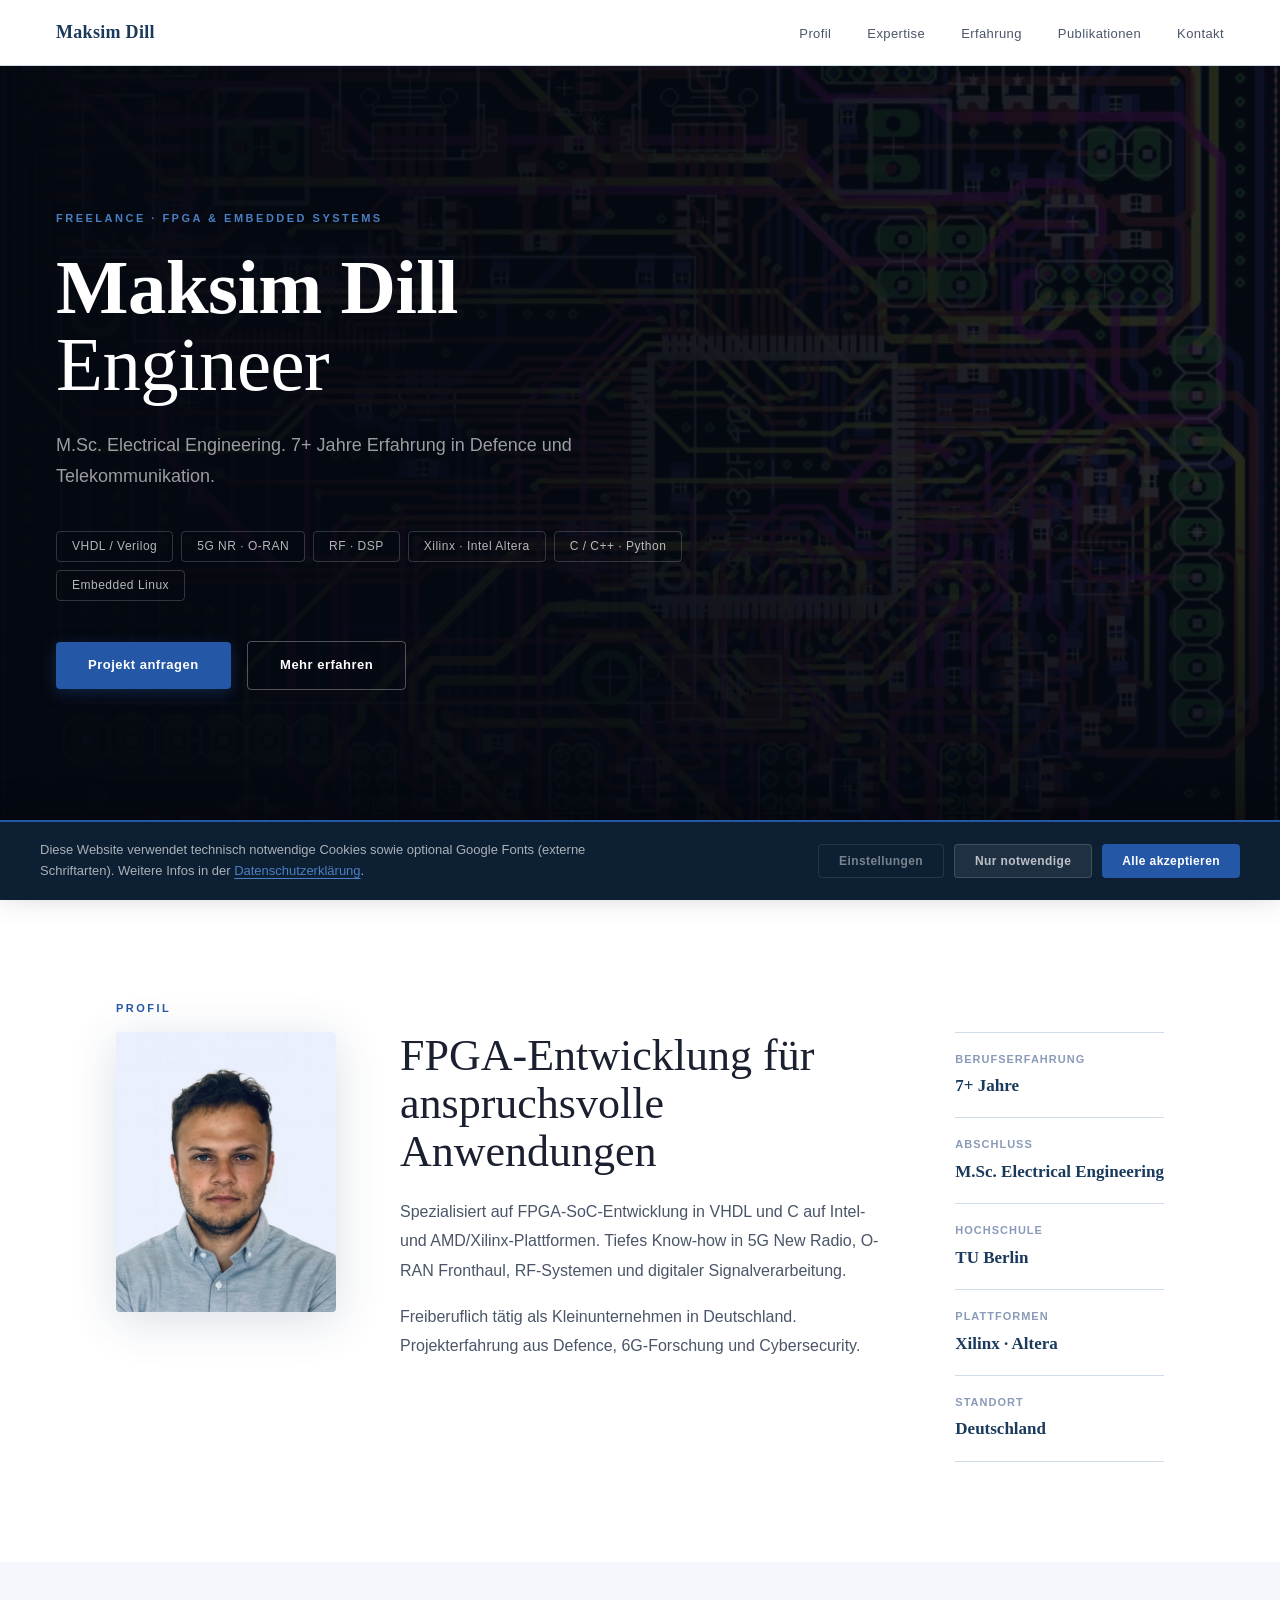
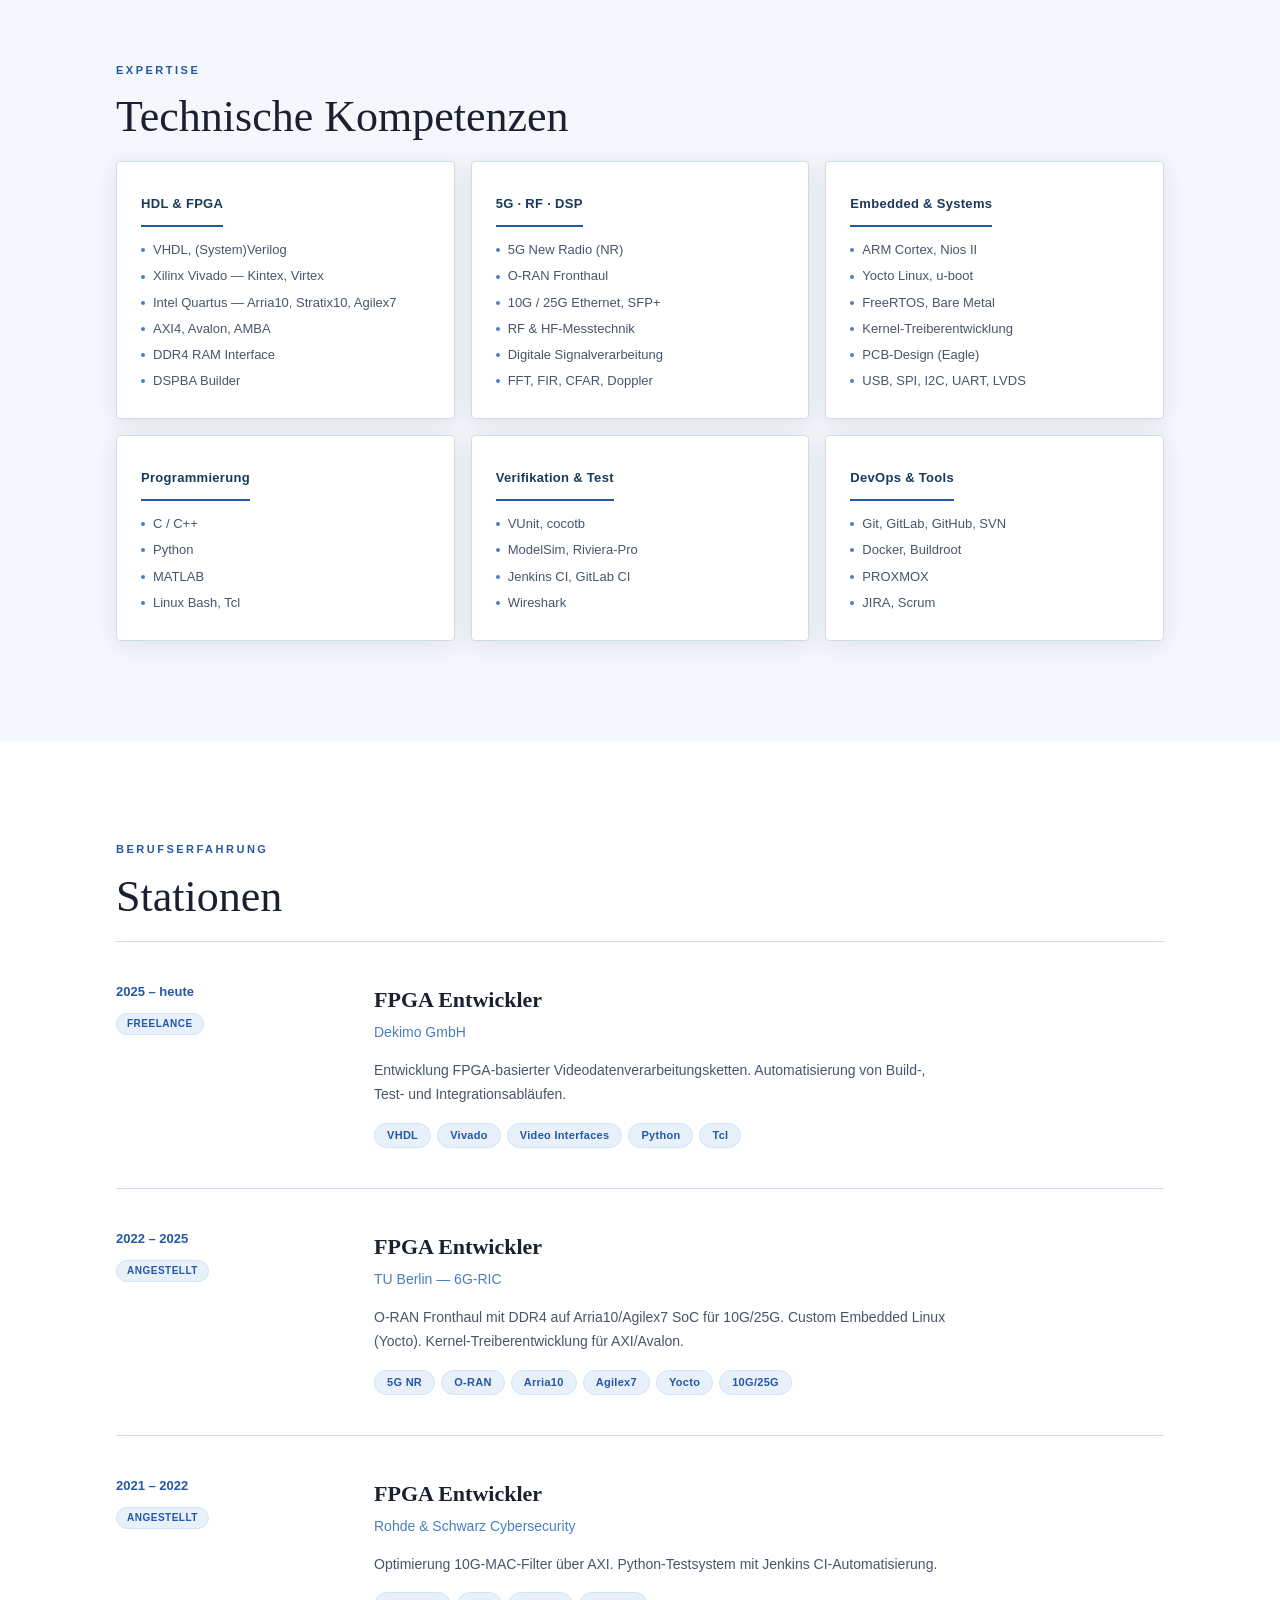
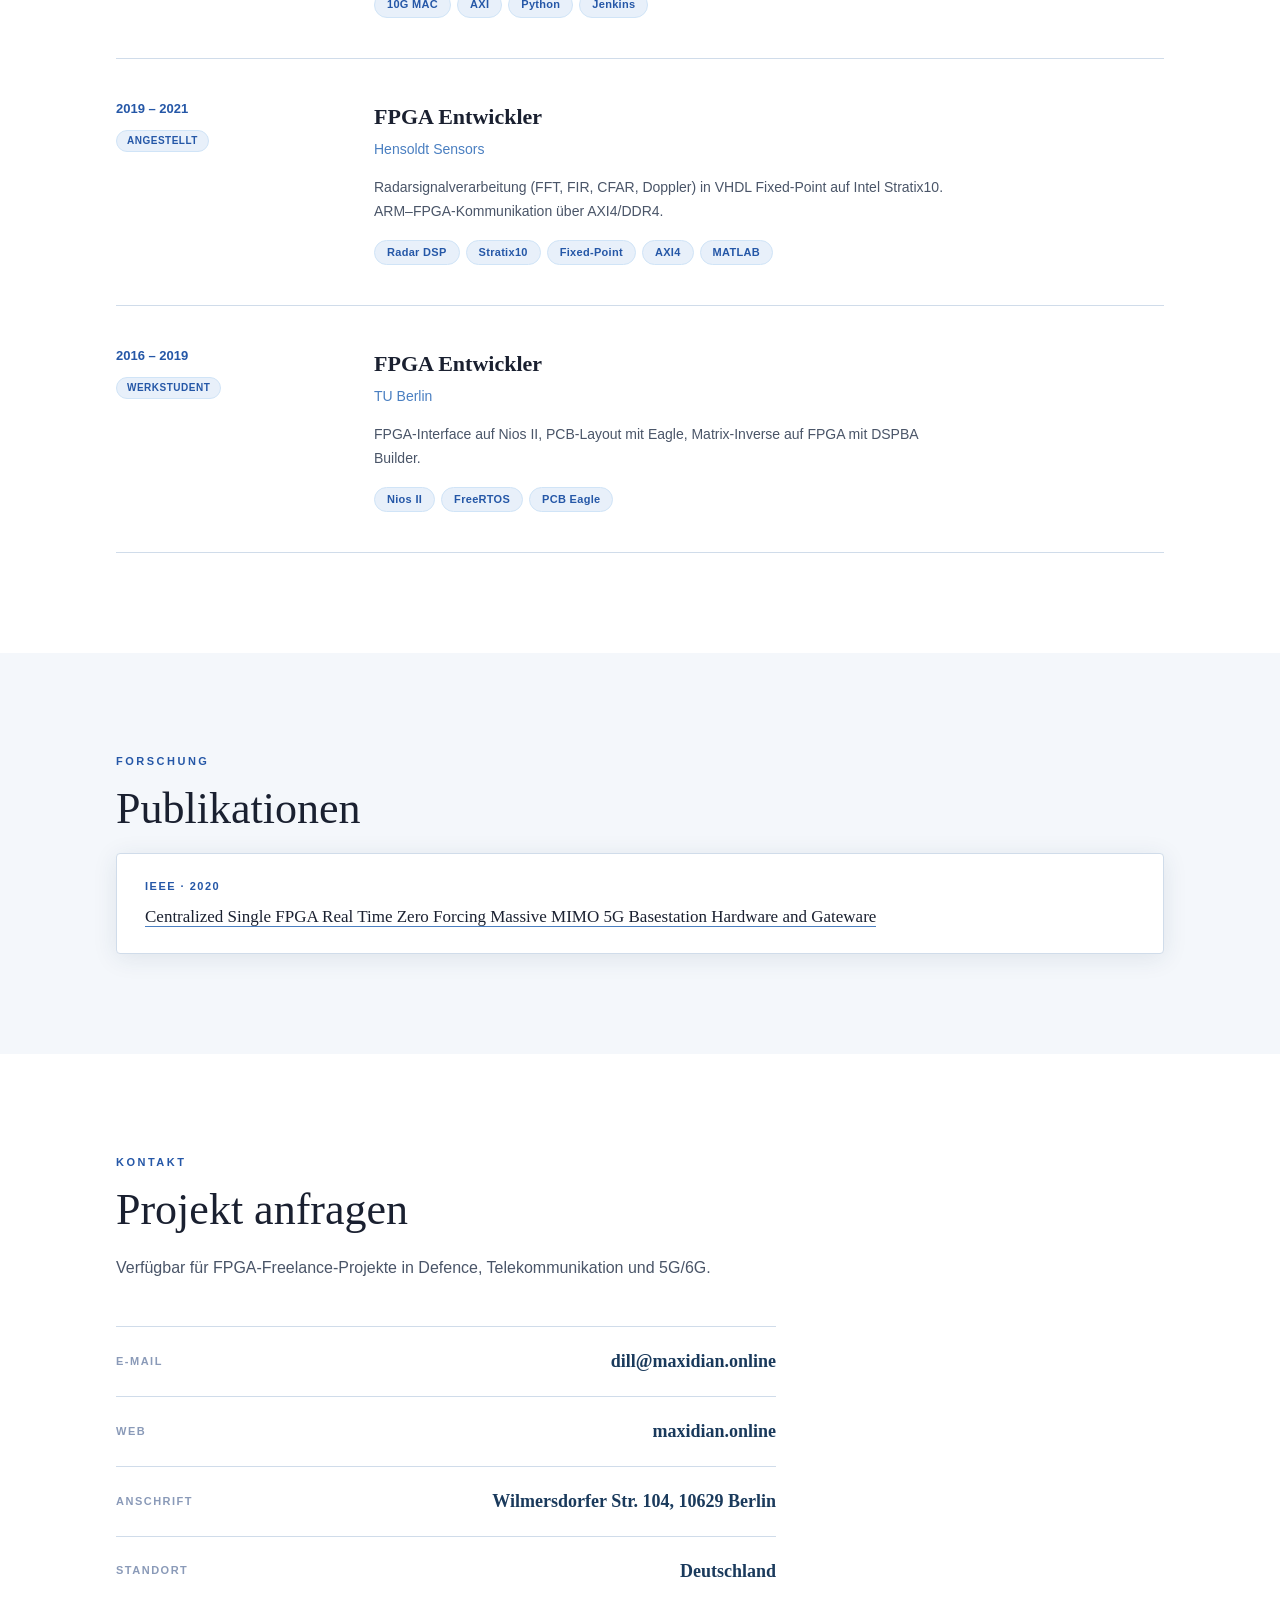
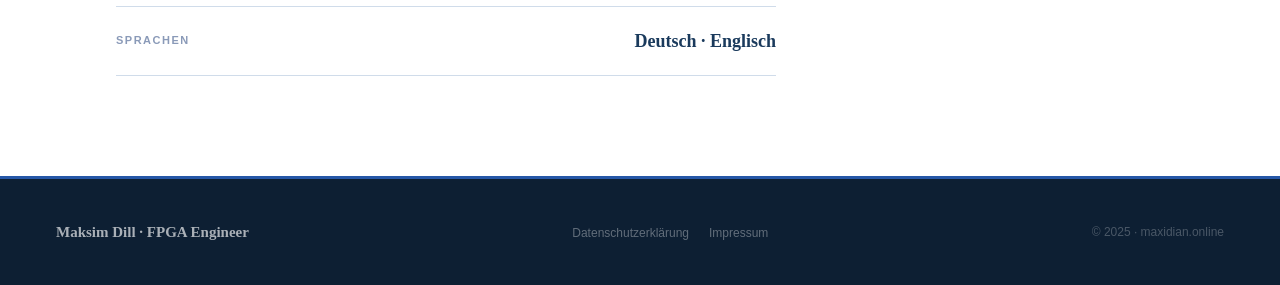
==== commit 536fc182: "fix dropdown for mobile safari" ====
--- a/index.html
+++ b/index.html
@@ -1372,7 +1372,19 @@
   menuOpen = open;
   navToggle.setAttribute('aria-expanded', open);
   navMobile.classList.toggle('open', open);
-  document.body.style.overflow = open ? 'hidden' : '';
+  // iOS Safari ignores body overflow:hidden — use position:fixed trick
+  if (open) {
+    const scrollY = window.scrollY;
+    document.body.style.position = 'fixed';
+    document.body.style.top = '-' + scrollY + 'px';
+    document.body.style.width = '100%';
+  } else {
+    const scrollY = parseInt(document.body.style.top || '0') * -1;
+    document.body.style.position = '';
+    document.body.style.top = '';
+    document.body.style.width = '';
+    window.scrollTo(0, scrollY);
+  }
   const spans = navToggle.querySelectorAll('span');
   if (open) {
     spans[0].style.transform = 'translateY(7px) rotate(45deg)';
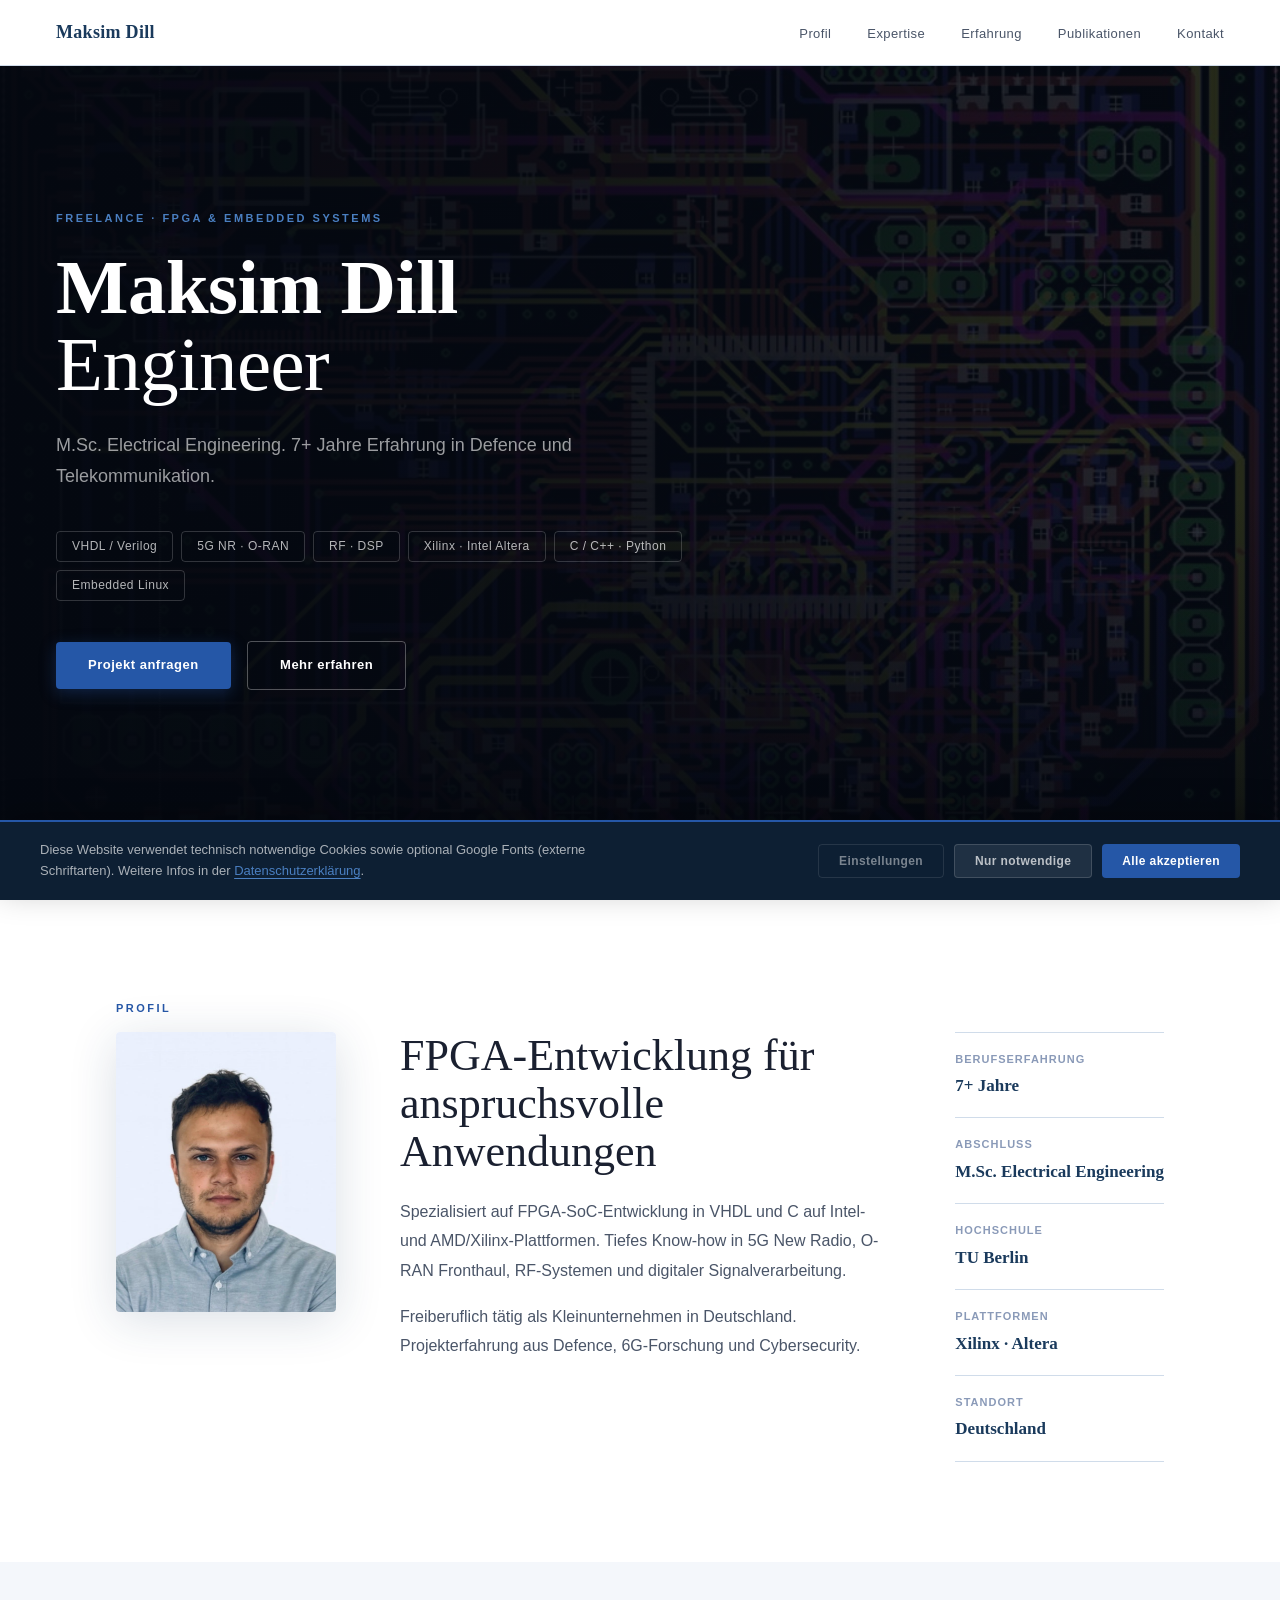
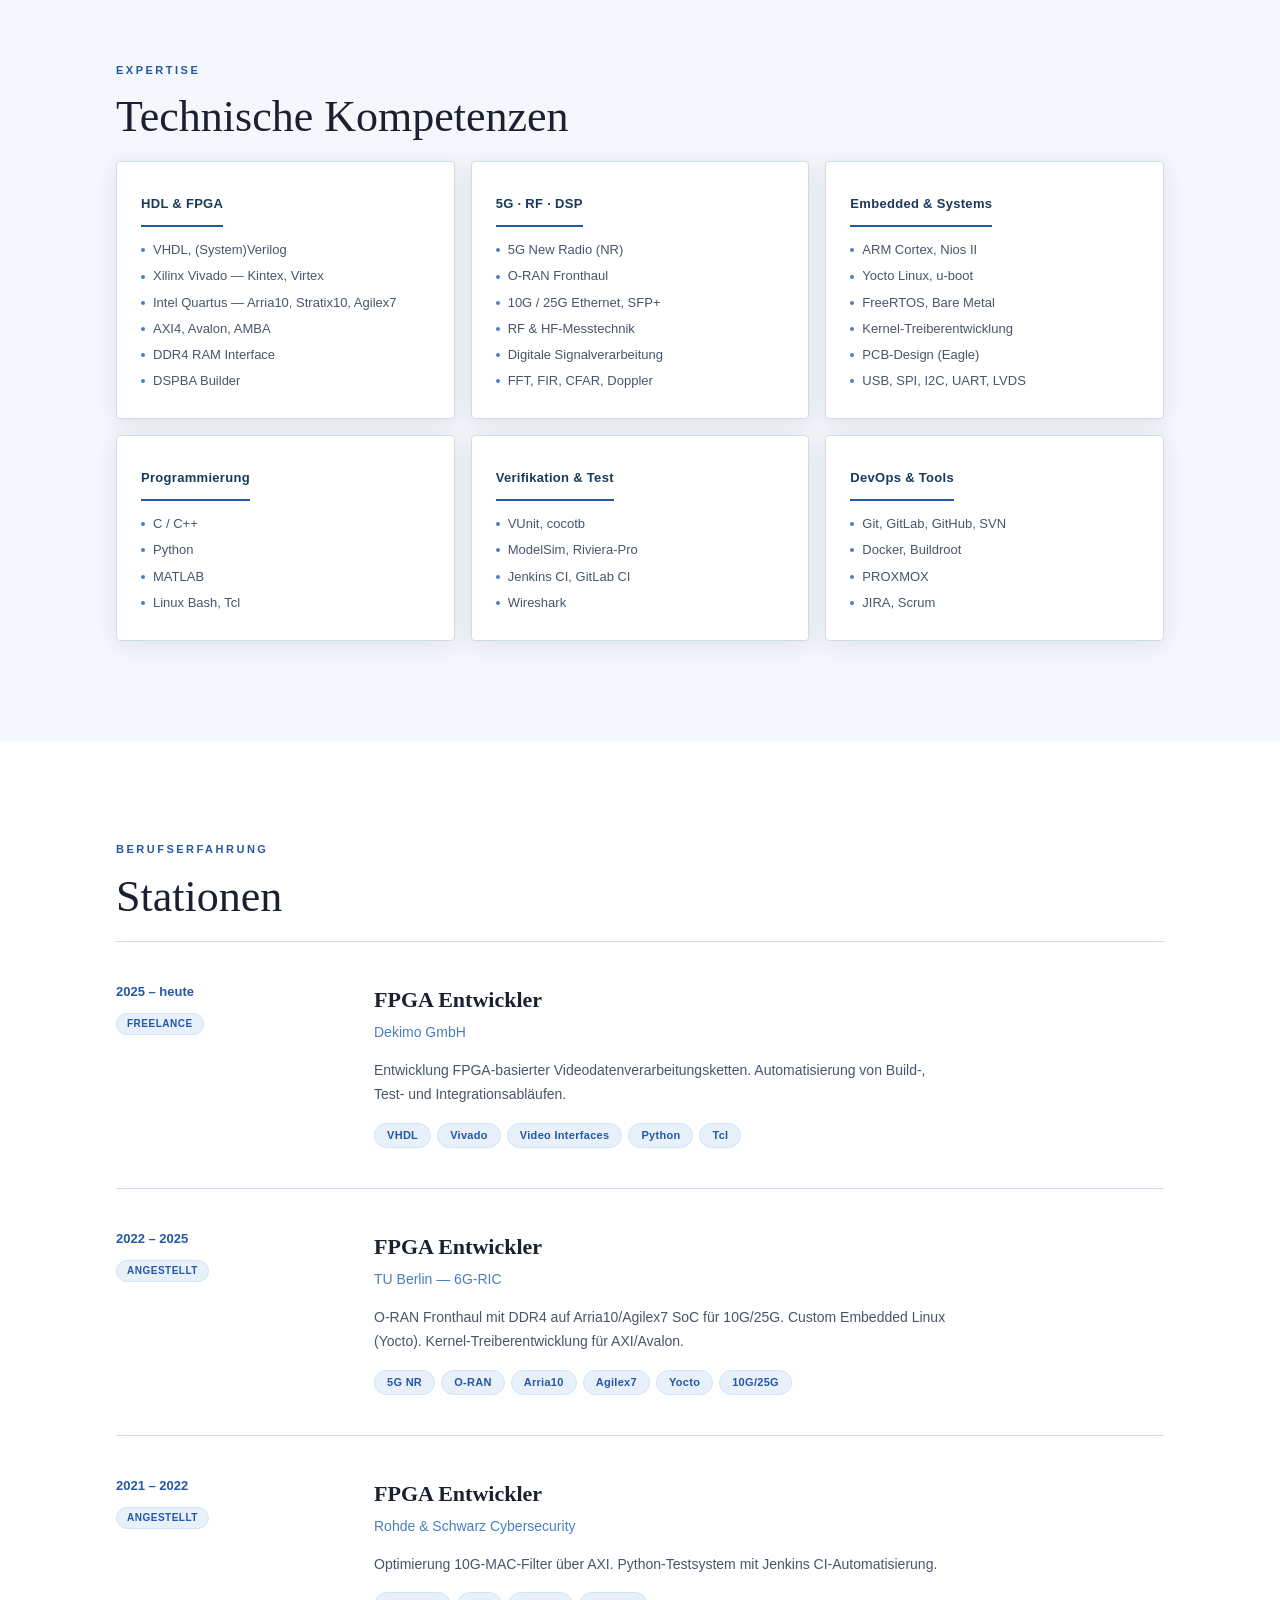
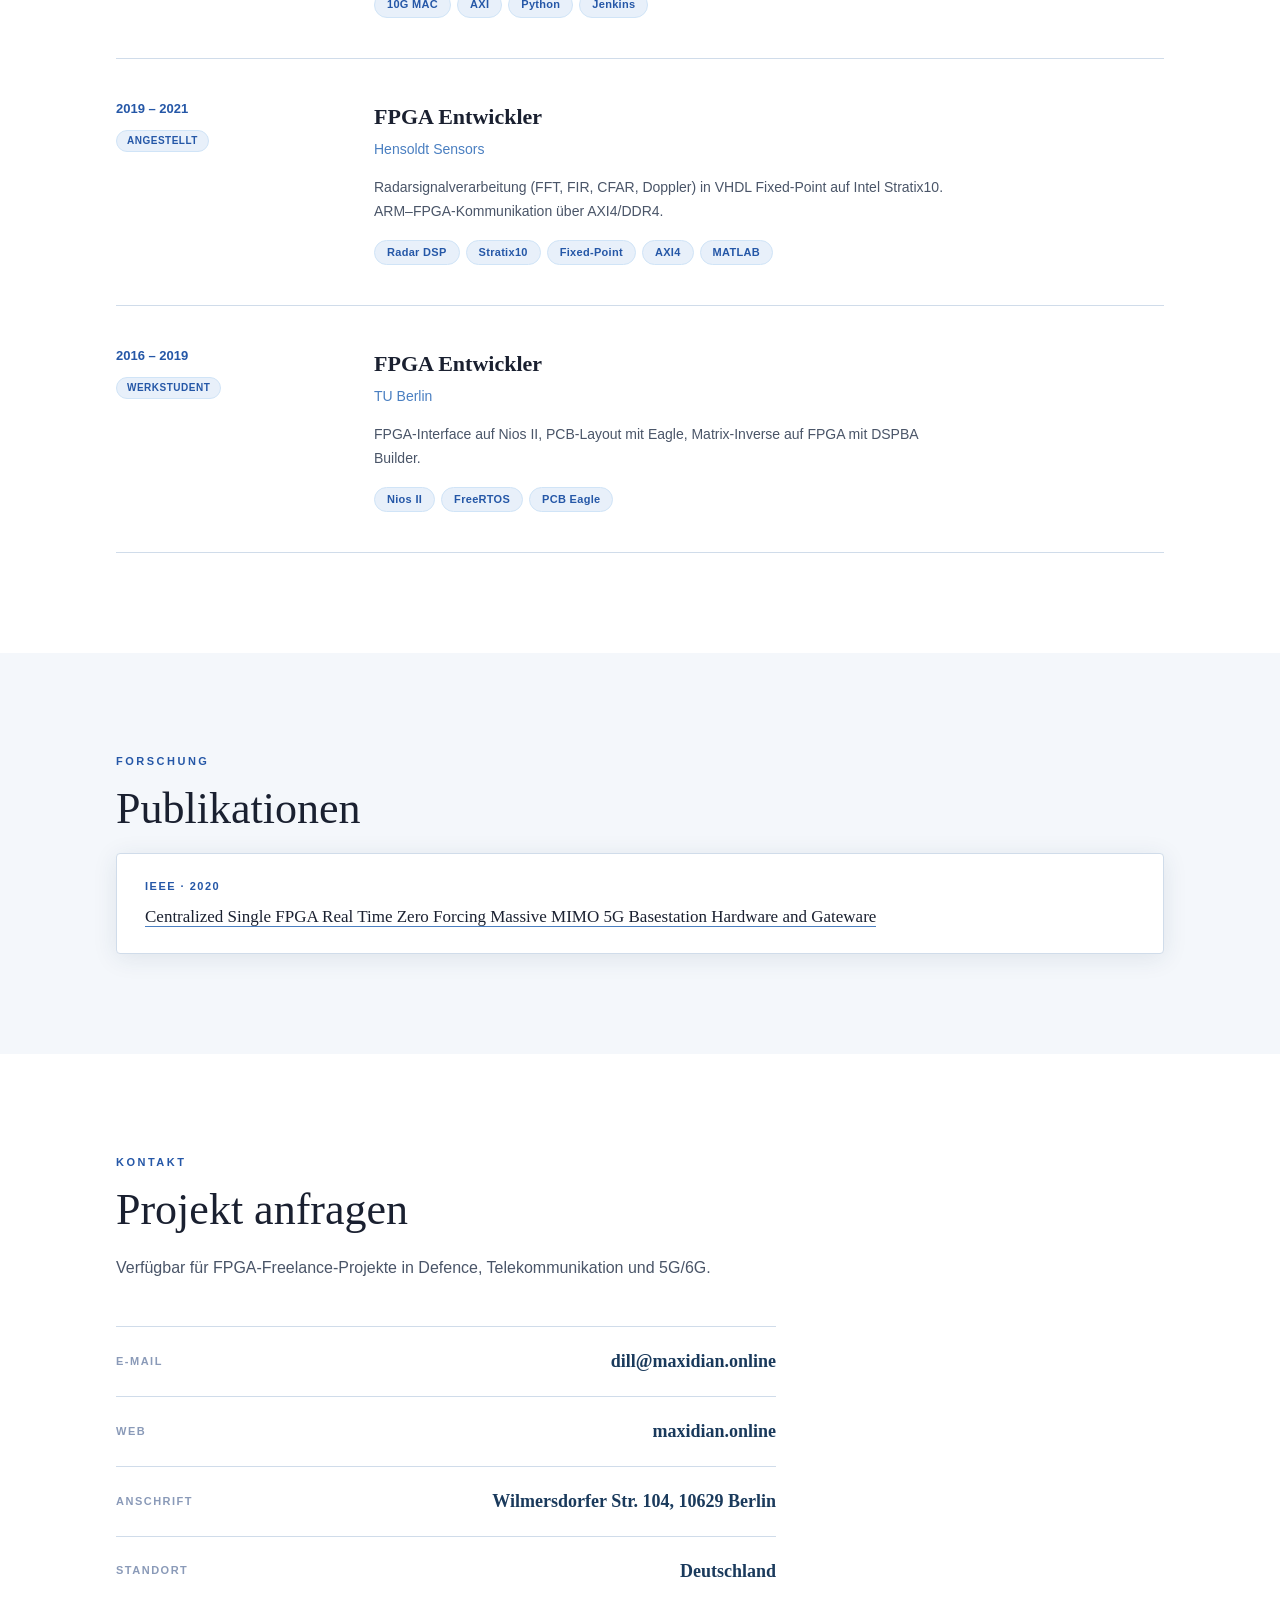
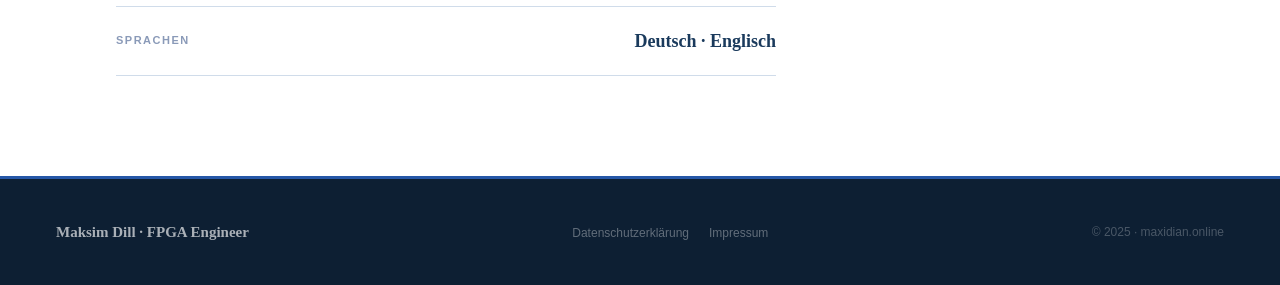
==== commit 97ccd55a: "another try to fix mobile dropdown" ====
--- a/index.html
+++ b/index.html
@@ -50,7 +50,7 @@
 /* ── NAV ── */
 nav {
   position: fixed; top: 0; left: 0; right: 0;
-  z-index: 900;
+  z-index: 1100;
   background: #ffffff;
   border-bottom: 1px solid var(--border);
   display: flex;
@@ -116,31 +116,62 @@
 }
 
 /* Mobile menu */
+.nav-mobile-backdrop {
+  position: fixed;
+  inset: 0;
+  background: rgba(4,8,16,0.34);
+  opacity: 0;
+  visibility: hidden;
+  pointer-events: none;
+  transition: opacity 0.22s ease, visibility 0s linear 0.22s;
+  z-index: 1080;
+}
+.nav-mobile-backdrop.open {
+  opacity: 1;
+  visibility: visible;
+  pointer-events: auto;
+  transition: opacity 0.22s ease, visibility 0s linear 0s;
+}
 .nav-mobile {
   position: fixed;
-  top: 66px; left: 0; right: 0;
+  top: 78px;
+  right: 56px;
+  left: auto;
+  width: min(320px, calc(100vw - 32px));
   background: #ffffff;
-  border-top: 1px solid var(--border);
-  border-bottom: 2px solid var(--border);
-  z-index: 9999;
+  border: 1px solid rgba(208,220,234,0.96);
+  border-radius: 14px;
+  z-index: 1090;
   visibility: hidden;
+  pointer-events: none;
   opacity: 0;
-  pointer-events: none;
-  transition: opacity 0.18s ease, visibility 0.18s;
-  box-shadow: 0 6px 24px rgba(26,58,92,0.12);
+  -webkit-transform: translateY(-10px) scale(0.98);
+  transform: translateY(-10px) scale(0.98);
+  -webkit-transform-origin: top right;
+  transform-origin: top right;
+  transition: transform 0.22s ease, opacity 0.22s ease, visibility 0s linear 0.22s;
+  -webkit-backface-visibility: hidden;
+  backface-visibility: hidden;
+  will-change: transform;
+  box-shadow: 0 20px 48px rgba(4,8,16,0.22);
+  overflow: hidden;
+  isolation: isolate;
 }
 .nav-mobile.open {
   visibility: visible;
+  pointer-events: auto;
   opacity: 1;
-  pointer-events: auto;
+  -webkit-transform: translateY(0) scale(1);
+  transform: translateY(0) scale(1);
+  transition: transform 0.22s ease, opacity 0.22s ease, visibility 0s linear 0s;
 }
 .nav-mobile ul {
   list-style: none;
-  padding: 16px 0;
+  padding: 8px 0;
 }
 .nav-mobile ul li a {
   display: block;
-  padding: 14px 24px;
+  padding: 14px 18px;
   font-size: 15px;
   font-weight: 500;
   color: var(--text2);
@@ -740,7 +771,7 @@
   nav { padding: 0 20px; height: 60px; }
   .nav-links { display: none; }
   .nav-toggle { display: flex; }
-  .nav-mobile { top: 60px; }
+  .nav-mobile { top: 72px; right: 20px; }
 
   /* Hero — full-width on mobile, proper padding */
   #hero { min-height: 100svh; align-items: flex-end; padding-bottom: 60px; }
@@ -833,7 +864,11 @@
 @media (max-width: 480px) {
   html { scroll-padding-top: 70px; }
   nav { height: 56px; padding: 0 16px; }
-  .nav-mobile { top: 56px; }
+  .nav-mobile {
+    top: 64px;
+    right: 16px;
+    width: calc(100vw - 32px);
+  }
   .nav-logo { font-size: 16px; }
 
   #hero { min-height: 100svh; }
@@ -1086,6 +1121,7 @@
   </button>
 </nav>
 
+<div class="nav-mobile-backdrop" id="navBackdrop" hidden></div>
 <nav class="nav-mobile" id="navMobile">
   <ul>
     <li><a href="#about">Profil</a></li>
@@ -1366,12 +1402,15 @@
 // Hamburger menu
 const navToggle = document.getElementById('navToggle');
 const navMobile = document.getElementById('navMobile');
+const navBackdrop = document.getElementById('navBackdrop');
 let menuOpen = false;
 
 function setMenuOpen(open) {
   menuOpen = open;
   navToggle.setAttribute('aria-expanded', open);
   navMobile.classList.toggle('open', open);
+  navBackdrop.hidden = !open;
+  navBackdrop.classList.toggle('open', open);
   // iOS Safari ignores body overflow:hidden — use position:fixed trick
   if (open) {
     const scrollY = window.scrollY;
@@ -1396,6 +1435,7 @@
 }
 
 navToggle.addEventListener('click', () => setMenuOpen(!menuOpen));
+navBackdrop.addEventListener('click', () => setMenuOpen(false));
 
 // Close mobile menu on link click or outside click
 navMobile.querySelectorAll('a').forEach(a => {
@@ -1404,6 +1444,12 @@
 
 document.addEventListener('click', e => {
   if (menuOpen && !navMobile.contains(e.target) && !navToggle.contains(e.target)) {
+    setMenuOpen(false);
+  }
+});
+
+window.addEventListener('resize', () => {
+  if (window.innerWidth > 900 && menuOpen) {
     setMenuOpen(false);
   }
 });
@@ -1538,4 +1584,4 @@
 </script>
 
 </body>
-</html>+</html>
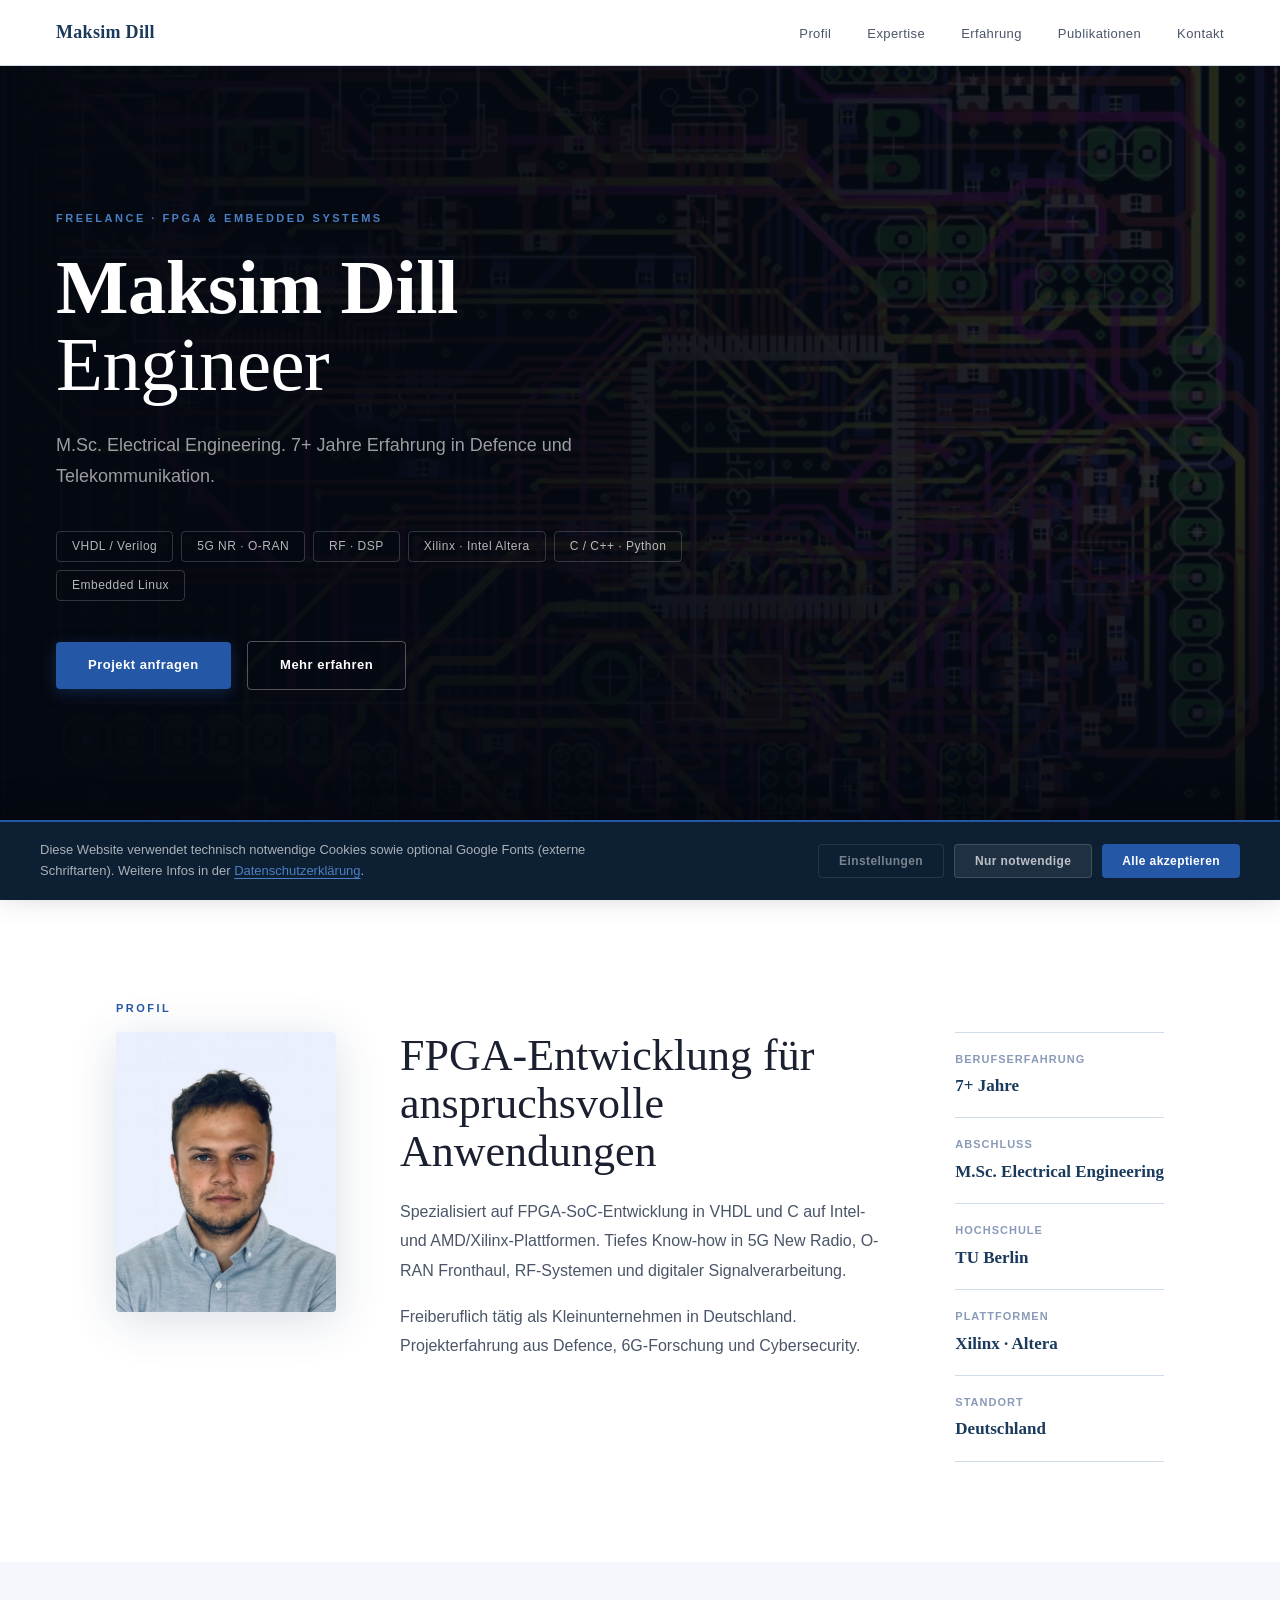
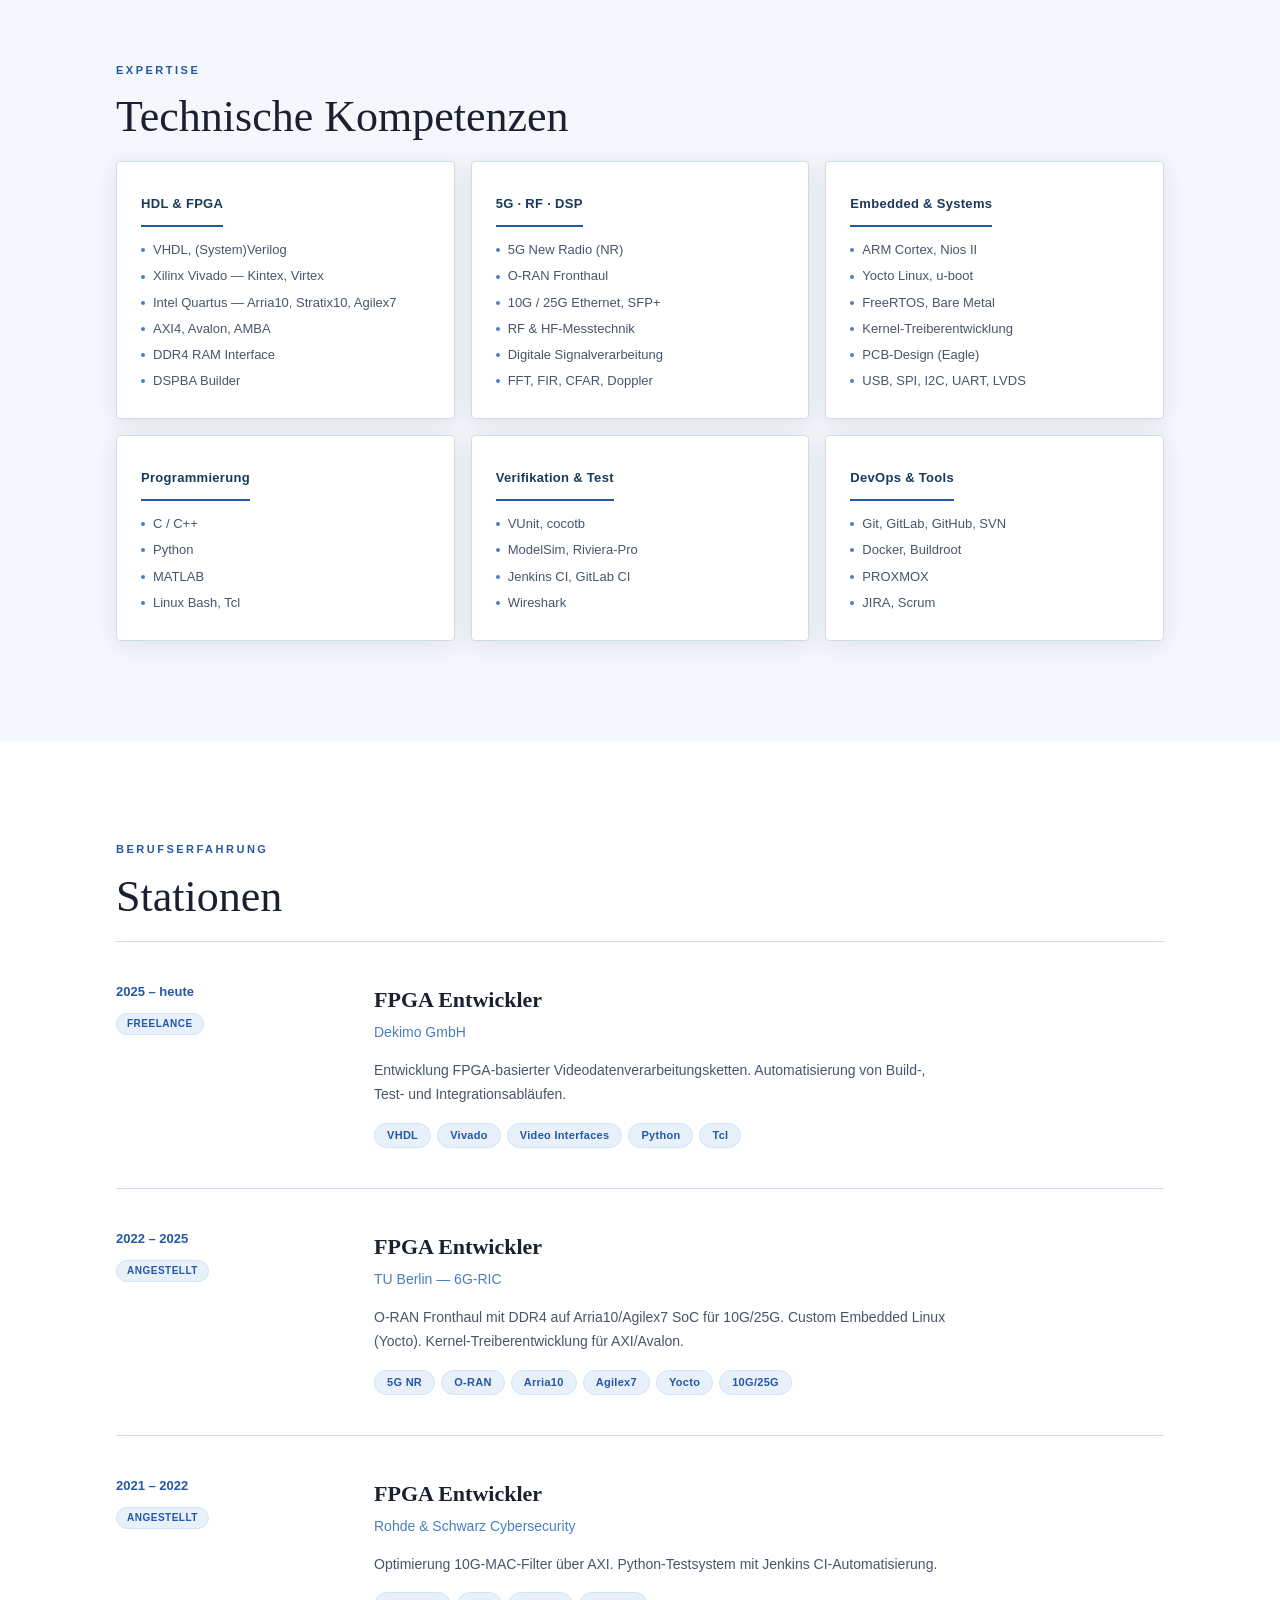
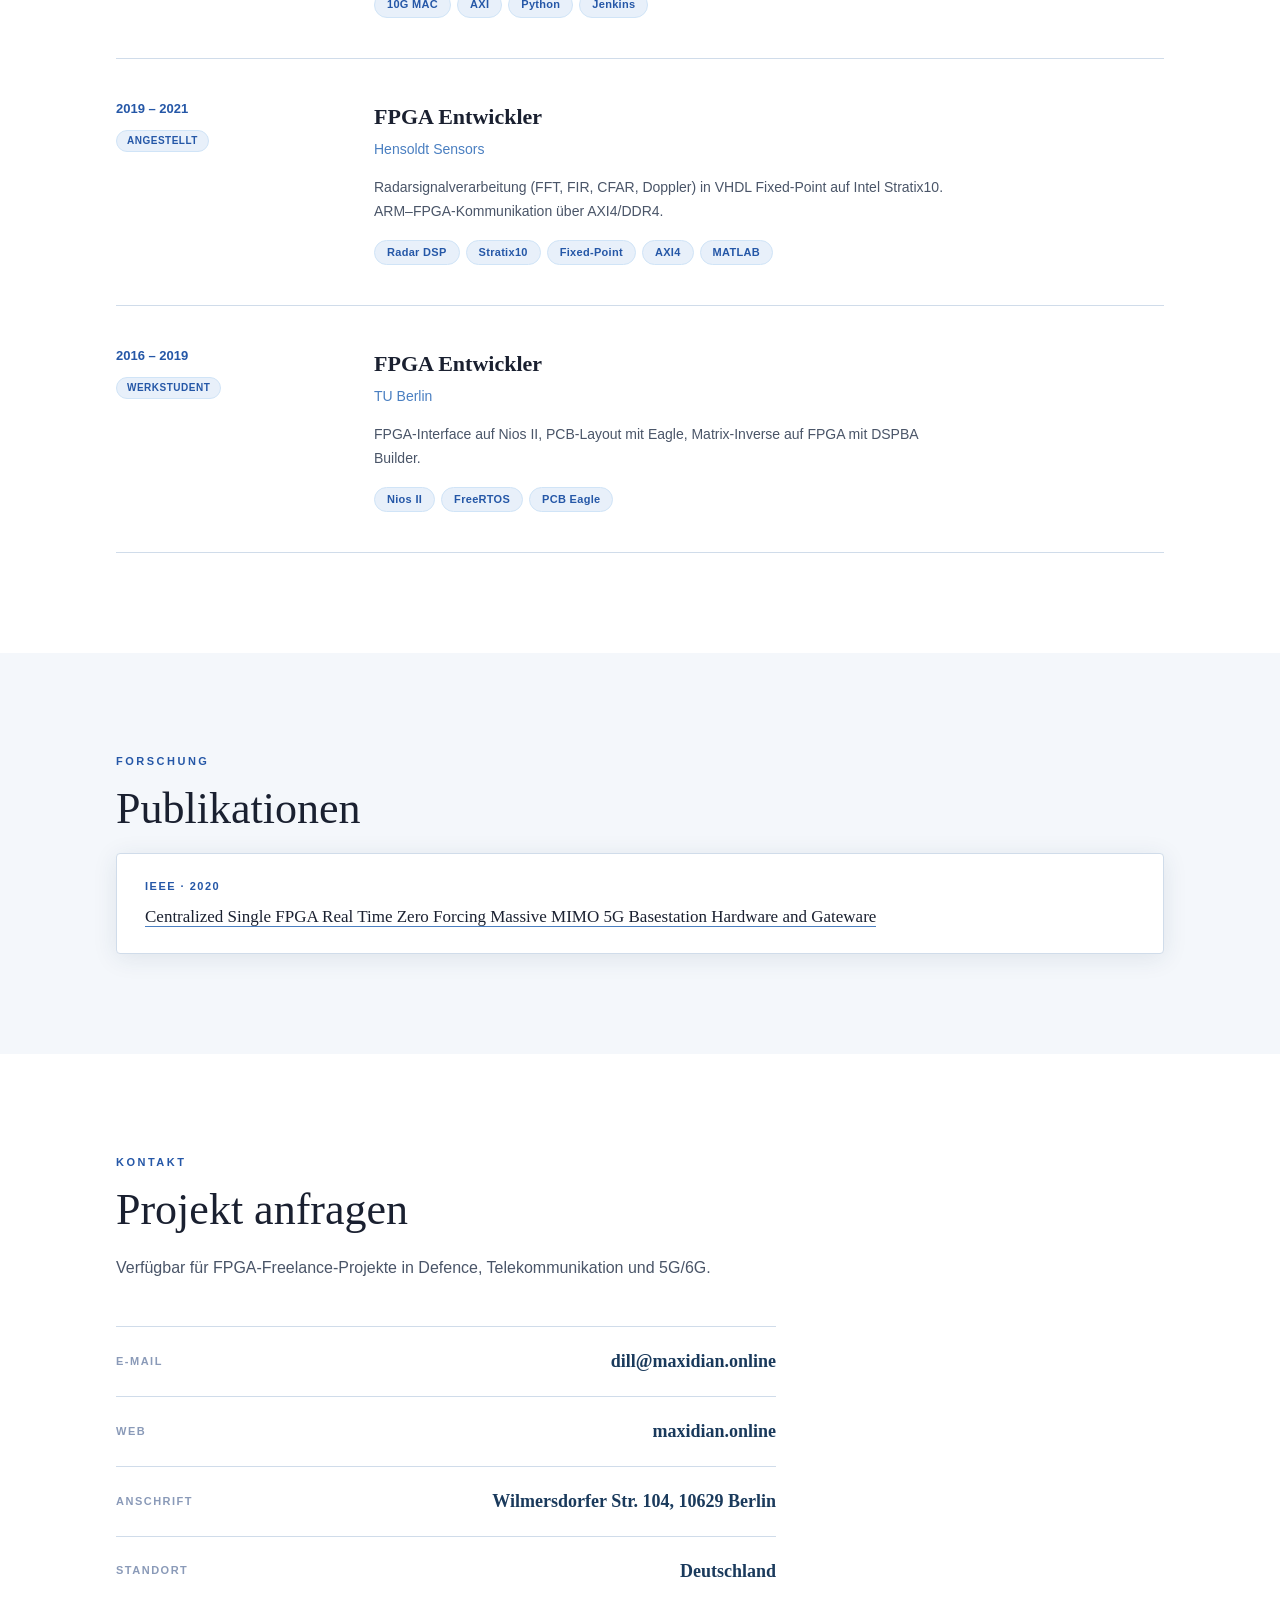
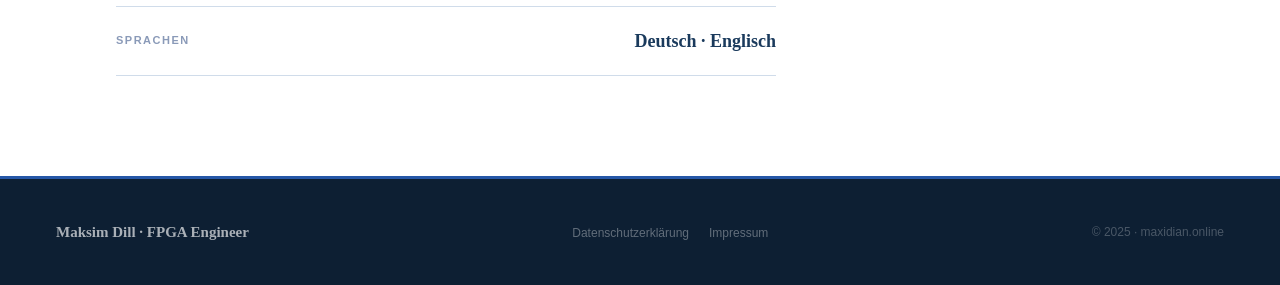
==== commit e404f995: "fix missing options in dropdown menue" ====
--- a/index.html
+++ b/index.html
@@ -138,6 +138,8 @@
   right: 56px;
   left: auto;
   width: min(320px, calc(100vw - 32px));
+  display: block;
+  height: auto;
   background: #ffffff;
   border: 1px solid rgba(208,220,234,0.96);
   border-radius: 14px;
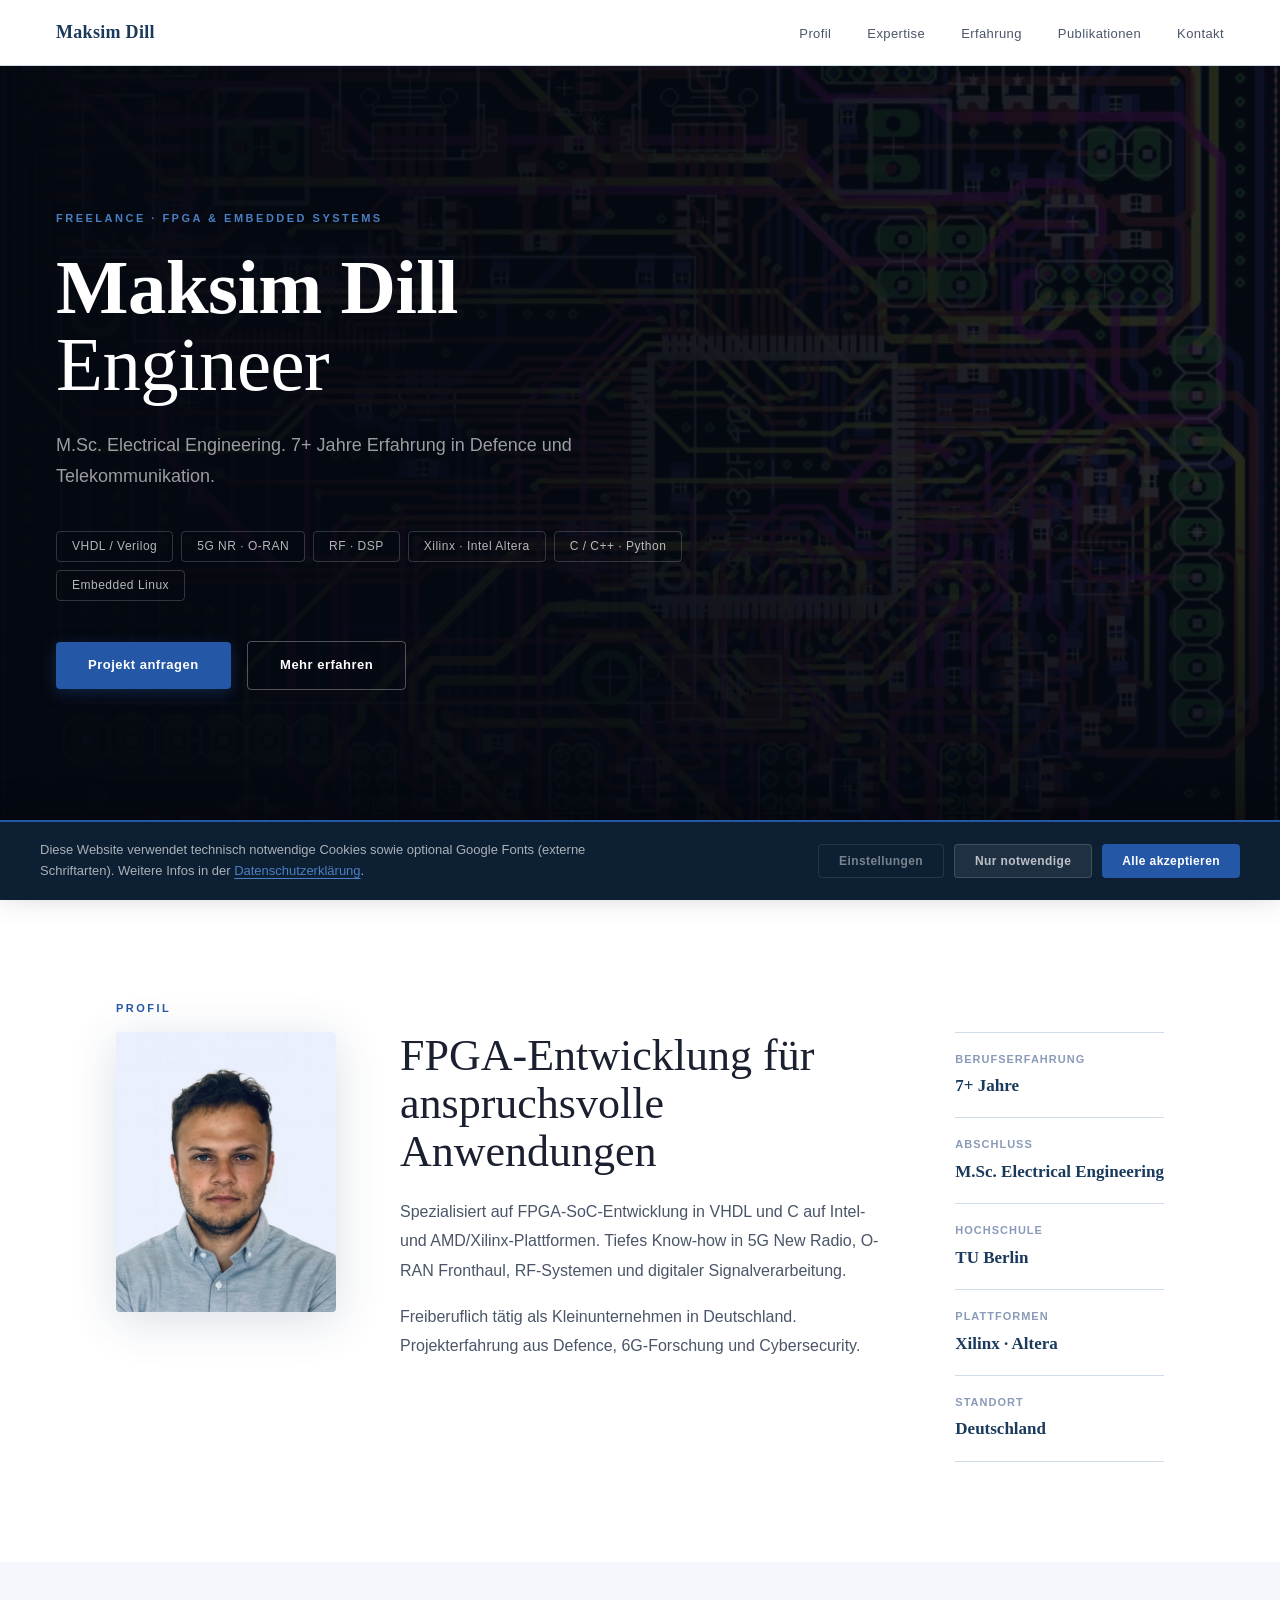
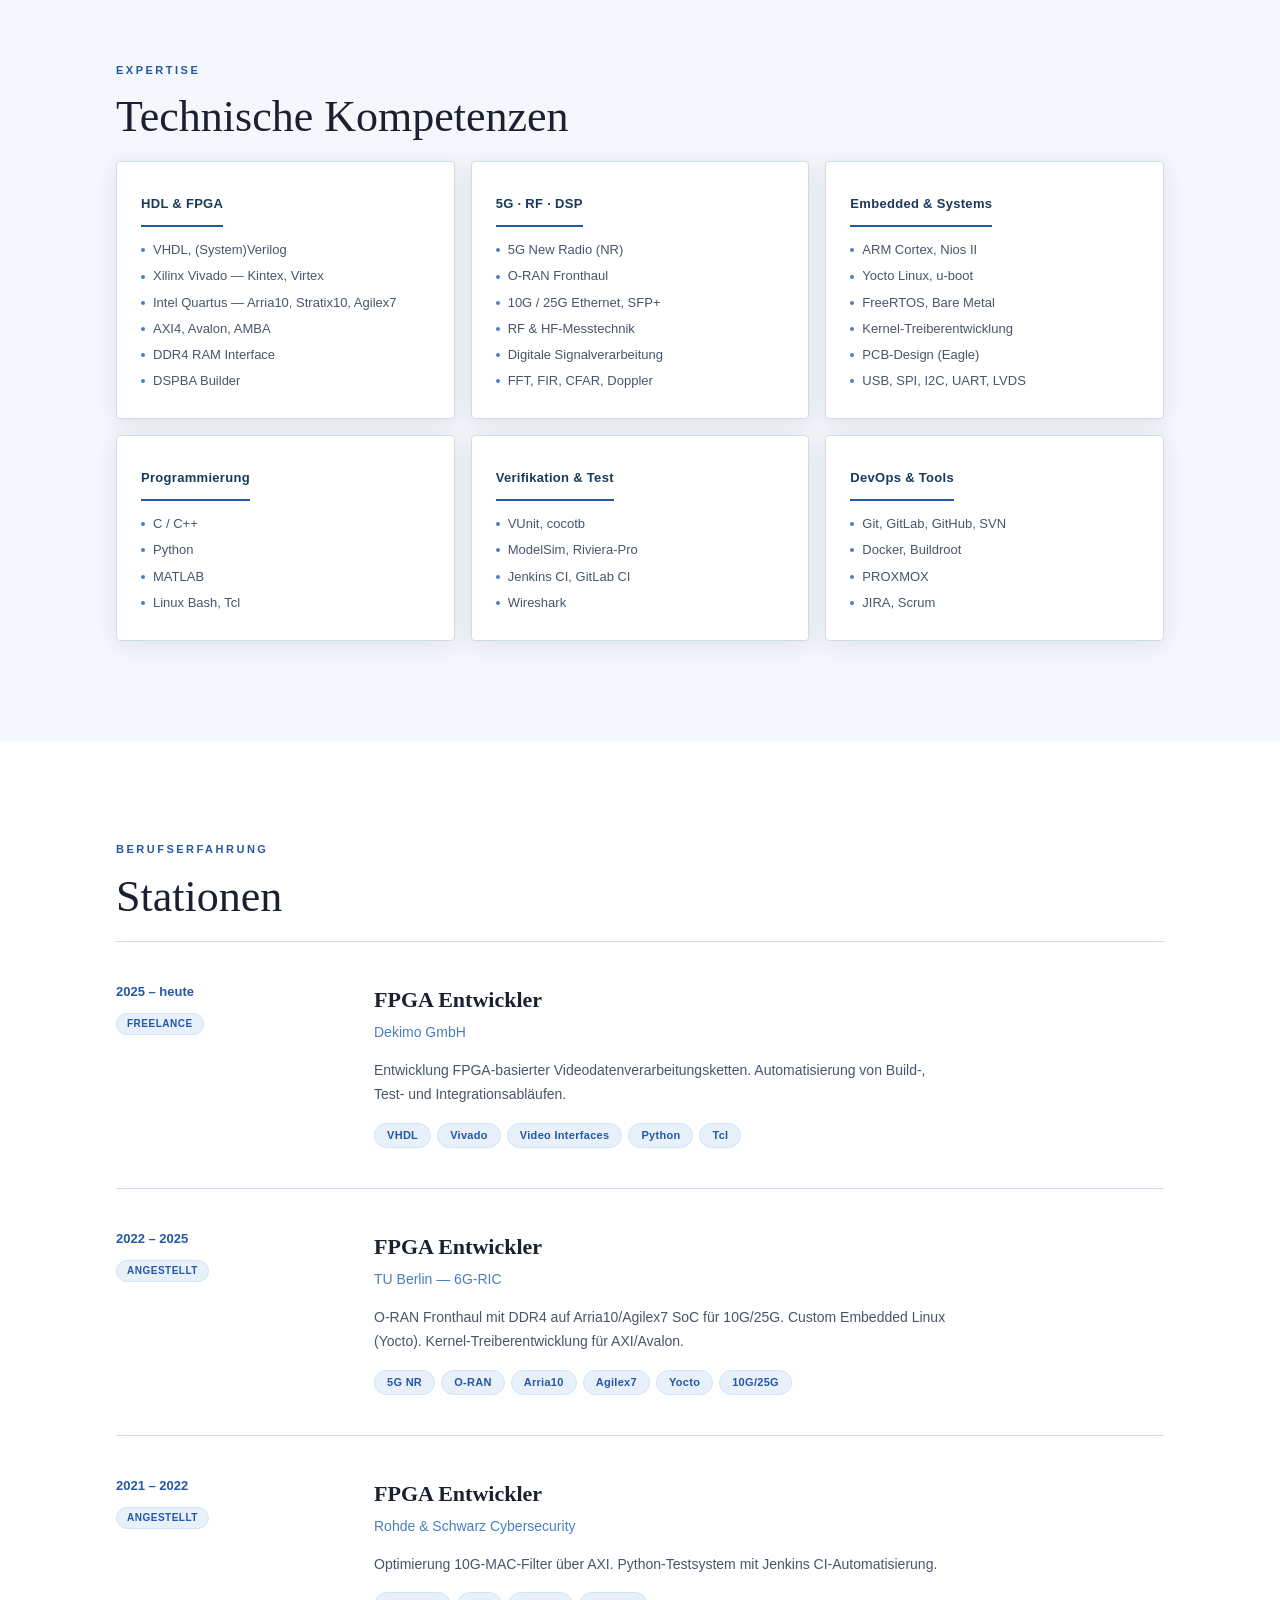
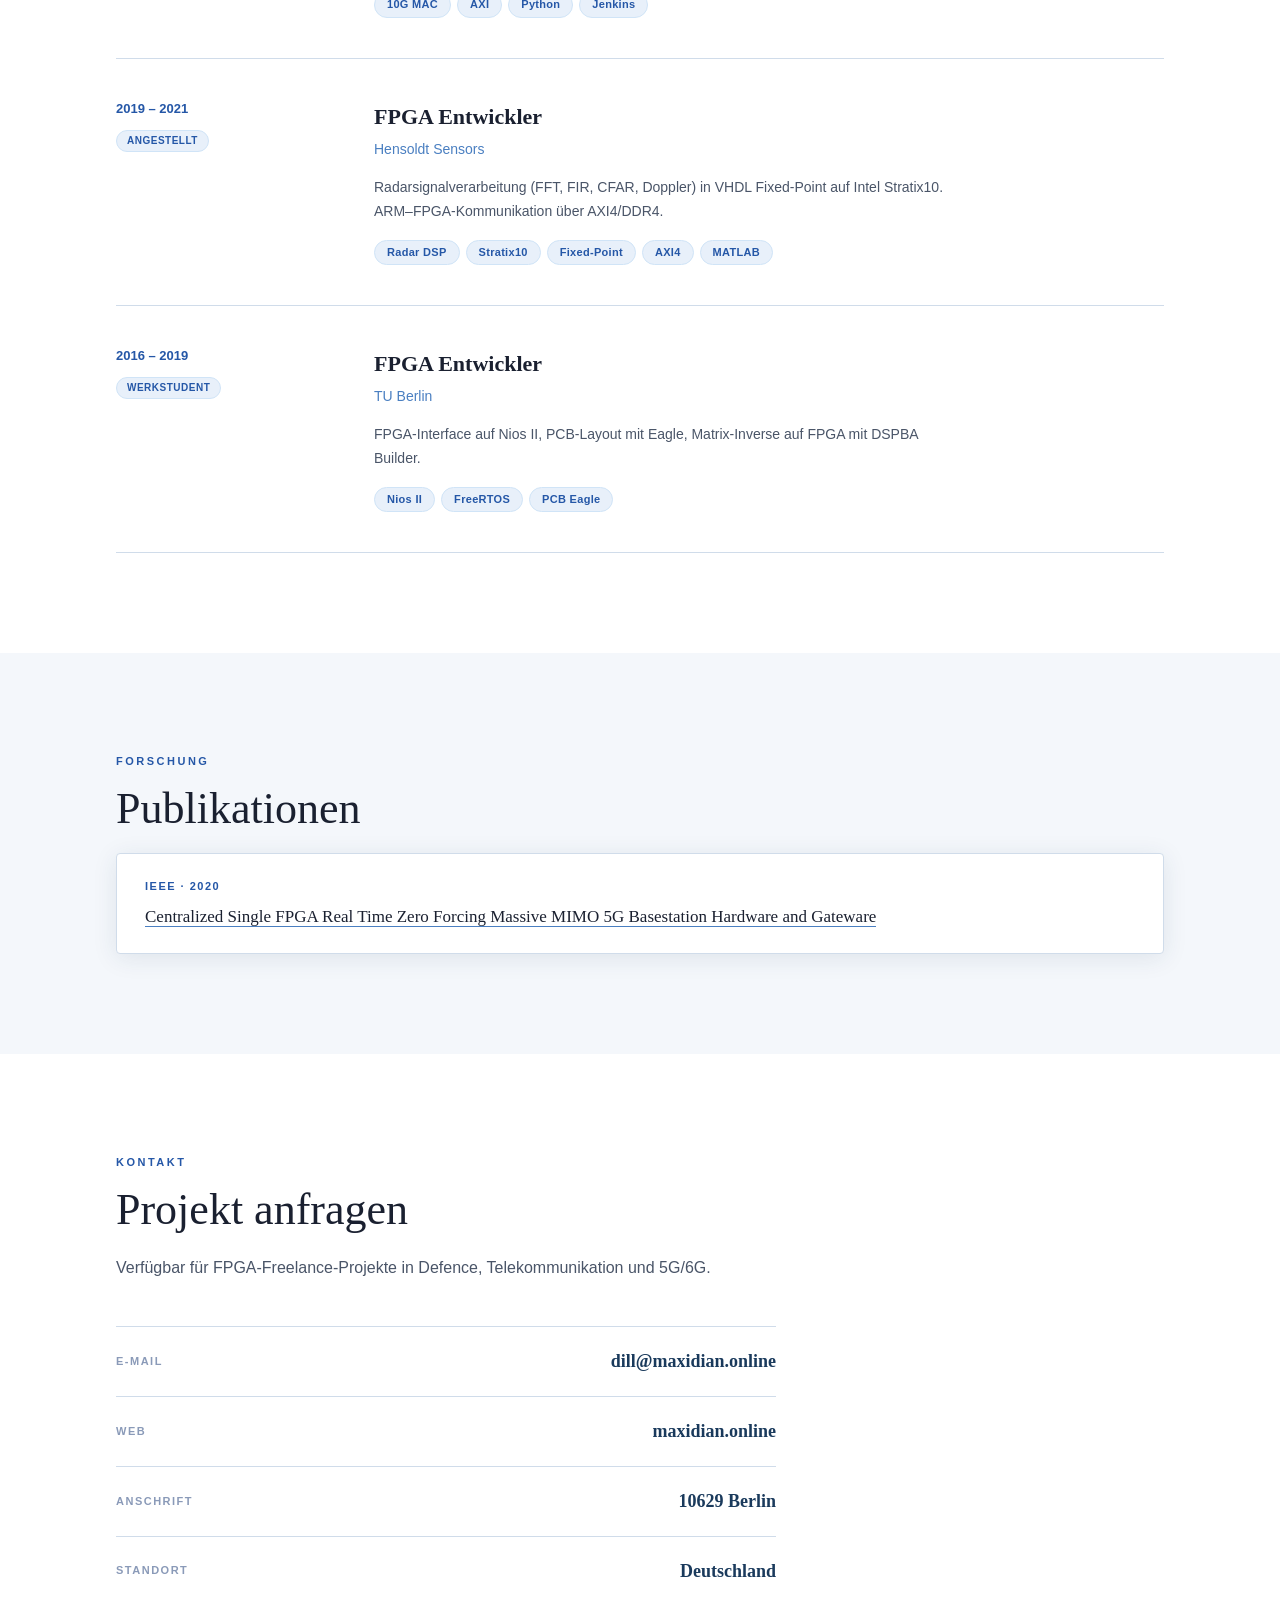
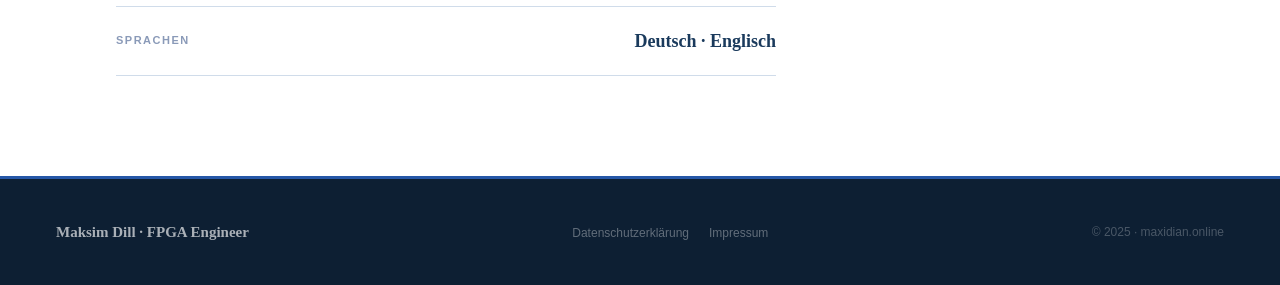
==== commit 40832887: "put js and css in separate files" ====
--- a/index.html
+++ b/index.html
@@ -5,1104 +5,7 @@
 <meta name="viewport" content="width=device-width, initial-scale=1.0">
 <meta name="description" content="Maksim Dill – Freelance FPGA & Embedded Systems Engineer. M.Sc. Electrical Engineering. Spezialist für 5G NR, O-RAN, VHDL und Defence-Systeme.">
 <title>Maksim Dill — FPGA & Embedded Systems Engineer</title>
-
-<style>
-/* Google Fonts loaded conditionally via JS cookie consent */
-
-:root {
-  --blue:    #1a3a5c;
-  --blue2:   #2557a7;
-  --blue3:   #4a7fc1;
-  --blue4:   #d0e4f7;
-  --accent:  #3b82f6;
-  --bg:      #ffffff;
-  --bg2:     #f4f7fb;
-  --bg3:     #e8f0fa;
-  --text:    #1a2030;
-  --text2:   #4a5568;
-  --text3:   #8a9ab8;
-  --border:  #d0dcea;
-  --serif:   'Source Serif 4', Georgia, serif;
-  --sans:    'Source Sans 3', sans-serif;
-  --radius:  4px;
-  --shadow:  0 4px 24px rgba(26,58,92,0.10);
-  --shadow2: 0 8px 48px rgba(26,58,92,0.16);
-}
-
-*, *::before, *::after { box-sizing: border-box; margin: 0; padding: 0; }
-html { scroll-behavior: smooth; scroll-padding-top: 80px; }
-
-html { overflow-x: hidden; }
-
-body {
-  background: var(--bg);
-  color: var(--text);
-  font-family: var(--sans);
-  font-size: 16px;
-  line-height: 1.6;
-}
-
-/* ── SCROLLBAR ── */
-::-webkit-scrollbar { width: 6px; }
-::-webkit-scrollbar-track { background: var(--bg2); }
-::-webkit-scrollbar-thumb { background: var(--blue3); border-radius: 3px; }
-
-/* ── NAV ── */
-nav {
-  position: fixed; top: 0; left: 0; right: 0;
-  z-index: 1100;
-  background: #ffffff;
-  border-bottom: 1px solid var(--border);
-  display: flex;
-  justify-content: space-between;
-  align-items: center;
-  padding: 0 56px;
-  height: 66px;
-  transition: box-shadow 0.3s;
-}
-nav.scrolled { box-shadow: 0 2px 20px rgba(26,58,92,0.10); }
-
-.nav-logo {
-  font-family: var(--serif);
-  font-size: 18px;
-  font-weight: 600;
-  color: var(--blue);
-  letter-spacing: 0.3px;
-  text-decoration: none;
-}
-
-.nav-links {
-  display: flex; gap: 36px; list-style: none;
-}
-.nav-links a {
-  font-size: 13px;
-  font-weight: 500;
-  color: var(--text2);
-  text-decoration: none;
-  letter-spacing: 0.4px;
-  transition: color 0.2s;
-  position: relative;
-  padding-bottom: 2px;
-}
-.nav-links a::after {
-  content: '';
-  position: absolute;
-  bottom: -2px; left: 0; right: 0;
-  height: 2px;
-  background: var(--blue2);
-  transform: scaleX(0);
-  transition: transform 0.2s;
-}
-.nav-links a:hover { color: var(--blue2); }
-.nav-links a:hover::after { transform: scaleX(1); }
-
-/* Hamburger */
-.nav-toggle {
-  display: none;
-  flex-direction: column;
-  justify-content: center;
-  gap: 5px;
-  cursor: pointer;
-  width: 36px; height: 36px;
-  background: none; border: none;
-  padding: 4px;
-}
-.nav-toggle span {
-  display: block;
-  height: 2px;
-  background: var(--blue);
-  border-radius: 2px;
-  transition: transform 0.25s, opacity 0.25s;
-}
-
-/* Mobile menu */
-.nav-mobile-backdrop {
-  position: fixed;
-  inset: 0;
-  background: rgba(4,8,16,0.34);
-  opacity: 0;
-  visibility: hidden;
-  pointer-events: none;
-  transition: opacity 0.22s ease, visibility 0s linear 0.22s;
-  z-index: 1080;
-}
-.nav-mobile-backdrop.open {
-  opacity: 1;
-  visibility: visible;
-  pointer-events: auto;
-  transition: opacity 0.22s ease, visibility 0s linear 0s;
-}
-.nav-mobile {
-  position: fixed;
-  top: 78px;
-  right: 56px;
-  left: auto;
-  width: min(320px, calc(100vw - 32px));
-  display: block;
-  height: auto;
-  background: #ffffff;
-  border: 1px solid rgba(208,220,234,0.96);
-  border-radius: 14px;
-  z-index: 1090;
-  visibility: hidden;
-  pointer-events: none;
-  opacity: 0;
-  -webkit-transform: translateY(-10px) scale(0.98);
-  transform: translateY(-10px) scale(0.98);
-  -webkit-transform-origin: top right;
-  transform-origin: top right;
-  transition: transform 0.22s ease, opacity 0.22s ease, visibility 0s linear 0.22s;
-  -webkit-backface-visibility: hidden;
-  backface-visibility: hidden;
-  will-change: transform;
-  box-shadow: 0 20px 48px rgba(4,8,16,0.22);
-  overflow: hidden;
-  isolation: isolate;
-}
-.nav-mobile.open {
-  visibility: visible;
-  pointer-events: auto;
-  opacity: 1;
-  -webkit-transform: translateY(0) scale(1);
-  transform: translateY(0) scale(1);
-  transition: transform 0.22s ease, opacity 0.22s ease, visibility 0s linear 0s;
-}
-.nav-mobile ul {
-  list-style: none;
-  padding: 8px 0;
-}
-.nav-mobile ul li a {
-  display: block;
-  padding: 14px 18px;
-  font-size: 15px;
-  font-weight: 500;
-  color: var(--text2);
-  text-decoration: none;
-  border-bottom: 1px solid var(--border);
-  transition: background 0.15s, color 0.15s;
-}
-.nav-mobile ul li:last-child a { border-bottom: none; }
-.nav-mobile ul li a:hover { background: var(--bg2); color: var(--blue2); }
-
-/* ── HERO ── */
-#hero {
-  position: relative;
-  width: 100%; height: 100vh;
-  min-height: 600px;
-  background: #040810;
-  display: flex;
-  align-items: center;
-  overflow: hidden;
-}
-
-#pcb-bg {
-  position: absolute; inset: 0;
-  width: 100%; height: 100%;
-  object-fit: cover;
-  object-position: center center;
-  opacity: 0.30;
-  filter: saturate(0.7) brightness(0.85);
-  mix-blend-mode: screen;
-}
-
-#hero::after {
-  content: '';
-  position: absolute; inset: 0;
-  background:
-    linear-gradient(to right, rgba(4,8,16,0.92) 0%, rgba(4,8,16,0.60) 55%, rgba(4,8,16,0.22) 100%),
-    linear-gradient(to top,   rgba(4,8,16,0.70) 0%, transparent 45%);
-  z-index: 5;
-  pointer-events: none;
-}
-
-.hero-content {
-  position: relative; z-index: 10;
-  padding: 0 56px;
-  max-width: 800px;
-}
-
-.hero-eyebrow {
-  font-size: 11px;
-  font-weight: 600;
-  letter-spacing: 2.5px;
-  text-transform: uppercase;
-  color: var(--blue3);
-  margin-bottom: 22px;
-  display: block;
-  opacity: 0;
-  animation: fadeUp 0.8s ease 0.2s forwards;
-}
-
-h1 {
-  font-family: var(--serif);
-  font-size: clamp(42px, 6vw, 80px);
-  font-weight: 300;
-  color: #ffffff;
-  line-height: 1.0;
-  letter-spacing: -0.5px;
-  margin-bottom: 26px;
-  opacity: 0;
-  animation: fadeUp 0.8s ease 0.4s forwards;
-}
-h1 span { font-weight: 600; }
-
-.hero-desc {
-  font-size: 18px;
-  font-weight: 300;
-  color: rgba(255,255,255,0.60);
-  line-height: 1.75;
-  max-width: 540px;
-  margin-bottom: 38px;
-  opacity: 0;
-  animation: fadeUp 0.8s ease 0.6s forwards;
-}
-
-.hero-tags {
-  display: flex; flex-wrap: wrap; gap: 8px;
-  opacity: 0;
-  animation: fadeUp 0.8s ease 0.8s forwards;
-}
-
-.htag {
-  font-size: 12px;
-  font-weight: 500;
-  color: rgba(255,255,255,0.70);
-  border: 1px solid rgba(255,255,255,0.18);
-  padding: 5px 15px;
-  border-radius: var(--radius);
-  letter-spacing: 0.5px;
-  backdrop-filter: blur(4px);
-  transition: border-color 0.2s, background 0.2s;
-}
-.htag:hover {
-  border-color: rgba(255,255,255,0.4);
-  background: rgba(255,255,255,0.06);
-}
-
-.hero-cta {
-  margin-top: 40px;
-  opacity: 0;
-  animation: fadeUp 0.8s ease 1.0s forwards;
-}
-.btn {
-  display: inline-block;
-  padding: 13px 32px;
-  background: var(--blue2);
-  color: #fff;
-  font-family: var(--sans);
-  font-size: 13px;
-  font-weight: 600;
-  letter-spacing: 0.5px;
-  text-decoration: none;
-  border-radius: var(--radius);
-  transition: background 0.2s, transform 0.2s, box-shadow 0.2s;
-  box-shadow: 0 4px 16px rgba(37,87,167,0.35);
-}
-.btn:hover {
-  background: var(--blue);
-  transform: translateY(-2px);
-  box-shadow: 0 6px 24px rgba(37,87,167,0.45);
-}
-.btn-ghost {
-  background: transparent;
-  border: 1px solid rgba(255,255,255,0.3);
-  margin-left: 12px;
-  box-shadow: none;
-}
-.btn-ghost:hover {
-  background: rgba(255,255,255,0.08);
-  border-color: rgba(255,255,255,0.5);
-  box-shadow: none;
-}
-
-/* ── SECTIONS ── */
-.section {
-  padding: 100px 56px;
-  max-width: 1160px;
-  margin: 0 auto;
-}
-
-.section-alt {
-  background: var(--bg2);
-  padding: 100px 0;
-}
-.section-alt .inner {
-  max-width: 1160px;
-  margin: 0 auto;
-  padding: 0 56px;
-}
-
-.section-dark {
-  background: var(--blue);
-  padding: 100px 0;
-  position: relative;
-  overflow: hidden;
-}
-.section-dark::before {
-  content: '';
-  position: absolute;
-  top: -100px; right: -100px;
-  width: 500px; height: 500px;
-  background: radial-gradient(circle, rgba(74,127,193,0.12) 0%, transparent 70%);
-  pointer-events: none;
-}
-.section-dark .inner {
-  max-width: 1160px;
-  margin: 0 auto;
-  padding: 0 56px;
-  position: relative; z-index: 1;
-}
-
-.eyebrow {
-  font-size: 11px;
-  font-weight: 600;
-  letter-spacing: 2.5px;
-  text-transform: uppercase;
-  color: var(--blue2);
-  margin-bottom: 14px;
-  display: block;
-}
-.eyebrow-light {
-  font-size: 11px;
-  font-weight: 600;
-  letter-spacing: 2.5px;
-  text-transform: uppercase;
-  color: var(--blue3);
-  margin-bottom: 14px;
-  display: block;
-}
-
-h2 {
-  font-family: var(--serif);
-  font-size: clamp(28px, 3.5vw, 44px);
-  font-weight: 400;
-  line-height: 1.1;
-  color: var(--text);
-  margin-bottom: 20px;
-}
-h2.light { color: #fff; }
-
-.lead {
-  font-size: 18px;
-  font-weight: 300;
-  color: var(--text2);
-  line-height: 1.75;
-  max-width: 640px;
-  margin-bottom: 56px;
-}
-.lead.light { color: rgba(255,255,255,0.55); }
-
-/* ── ABOUT ── */
-.about-grid {
-  display: grid;
-  grid-template-columns: 220px 1fr auto;
-  gap: 64px;
-  align-items: start;
-}
-
-.about-photo-meta { display: none; }
-
-.portrait {
-  width: 220px;
-  height: 280px;
-  object-fit: cover;
-  object-position: center top;
-  display: block;
-  border-radius: var(--radius);
-  filter: grayscale(8%);
-  box-shadow: var(--shadow2);
-  transition: transform 0.3s, box-shadow 0.3s;
-}
-.portrait:hover {
-  transform: translateY(-4px);
-  box-shadow: 0 16px 56px rgba(26,58,92,0.22);
-}
-
-.about-body p {
-  font-size: 16px;
-  color: var(--text2);
-  line-height: 1.85;
-  margin-bottom: 20px;
-}
-
-.stats {
-  display: flex;
-  flex-direction: column;
-  min-width: 200px;
-  border-top: 1px solid var(--border);
-}
-.stat {
-  padding: 18px 0;
-  border-bottom: 1px solid var(--border);
-  display: flex;
-  flex-direction: column;
-  gap: 4px;
-}
-.stat-label {
-  font-size: 11px;
-  font-weight: 600;
-  color: var(--text3);
-  letter-spacing: 1px;
-  text-transform: uppercase;
-}
-.stat-val {
-  font-family: var(--serif);
-  font-size: 17px;
-  font-weight: 600;
-  color: var(--blue);
-}
-
-/* ── SKILLS ── */
-.skills-grid {
-  display: grid;
-  grid-template-columns: repeat(3, 1fr);
-  gap: 16px;
-}
-
-.skill-block {
-  background: var(--bg);
-  border: 1px solid var(--border);
-  padding: 28px 24px;
-  border-radius: var(--radius);
-  box-shadow: var(--shadow);
-  transition: transform 0.2s, box-shadow 0.2s, border-color 0.2s;
-}
-.skill-block:hover {
-  transform: translateY(-3px);
-  box-shadow: var(--shadow2);
-  border-color: var(--blue3);
-}
-
-
-.skill-block h3 {
-  font-size: 13px;
-  font-weight: 700;
-  color: var(--blue);
-  letter-spacing: 0.3px;
-  margin-bottom: 14px;
-  padding-bottom: 10px;
-  border-bottom: 2px solid var(--blue2);
-  display: inline-block;
-}
-
-.skill-block ul {
-  list-style: none;
-  display: flex;
-  flex-direction: column;
-  gap: 8px;
-}
-
-.skill-block li {
-  font-size: 13px;
-  color: var(--text2);
-  line-height: 1.4;
-  display: flex;
-  align-items: center;
-  gap: 8px;
-}
-.skill-block li::before {
-  content: '';
-  width: 4px; height: 4px;
-  background: var(--blue3);
-  border-radius: 50%;
-  flex-shrink: 0;
-}
-
-/* ── EXPERIENCE ── */
-.timeline { display: flex; flex-direction: column; }
-
-.tl-item {
-  display: grid;
-  grid-template-columns: 210px 1fr;
-  gap: 48px;
-  padding: 40px 0;
-  border-top: 1px solid var(--border);
-  transition: background 0.15s;
-}
-.tl-item:last-child { border-bottom: 1px solid var(--border); }
-
-.tl-period {
-  font-size: 13px;
-  font-weight: 700;
-  color: var(--blue2);
-  display: block;
-  margin-bottom: 6px;
-  font-family: var(--sans);
-}
-
-.tl-badge {
-  display: inline-block;
-  font-size: 10px;
-  font-weight: 600;
-  color: var(--blue2);
-  background: var(--bg3);
-  border: 1px solid var(--blue4);
-  padding: 2px 10px;
-  border-radius: 20px;
-  letter-spacing: 0.5px;
-  text-transform: uppercase;
-}
-
-.tl-role {
-  font-family: var(--serif);
-  font-size: 22px;
-  font-weight: 600;
-  color: var(--text);
-  margin-bottom: 4px;
-}
-
-.tl-company {
-  font-size: 14px;
-  font-weight: 500;
-  color: var(--blue3);
-  margin-bottom: 14px;
-}
-
-.tl-desc {
-  font-size: 14px;
-  color: var(--text2);
-  line-height: 1.75;
-  margin-bottom: 16px;
-  max-width: 580px;
-}
-
-.tl-pills { display: flex; flex-wrap: wrap; gap: 6px; }
-
-.pill {
-  font-size: 11px;
-  font-weight: 600;
-  color: var(--blue2);
-  background: var(--bg3);
-  border: 1px solid var(--blue4);
-  padding: 3px 12px;
-  border-radius: 20px;
-  letter-spacing: 0.3px;
-}
-
-/* ── EDUCATION ── */
-.edu-grid {
-  display: grid;
-  grid-template-columns: repeat(3, 1fr);
-  gap: 24px;
-}
-
-.edu-card {
-  background: rgba(255,255,255,0.07);
-  border: 1px solid rgba(255,255,255,0.14);
-  padding: 32px 28px;
-  border-radius: var(--radius);
-  transition: background 0.2s, transform 0.2s;
-}
-.edu-card:hover {
-  background: rgba(255,255,255,0.11);
-  transform: translateY(-3px);
-}
-
-.edu-card-label {
-  font-size: 10px;
-  font-weight: 700;
-  letter-spacing: 2px;
-  text-transform: uppercase;
-  color: var(--blue3);
-  margin-bottom: 14px;
-  display: block;
-}
-
-.edu-degree {
-  font-family: var(--serif);
-  font-size: 22px;
-  font-weight: 600;
-  color: #fff;
-  margin-bottom: 6px;
-  line-height: 1.2;
-}
-
-.edu-school {
-  font-size: 13px;
-  color: rgba(255,255,255,0.50);
-  margin-bottom: 8px;
-}
-
-.edu-note {
-  font-size: 12px;
-  color: rgba(255,255,255,0.32);
-}
-
-/* ── PUBLICATIONS ── */
-.pub-list { display: flex; flex-direction: column; gap: 20px; }
-.pub-item {
-  background: var(--bg);
-  border: 1px solid var(--border);
-  border-radius: var(--radius);
-  padding: 24px 28px;
-  box-shadow: var(--shadow);
-  transition: transform 0.2s, box-shadow 0.2s, border-color 0.2s;
-}
-.pub-item:hover {
-  transform: translateY(-2px);
-  box-shadow: var(--shadow2);
-  border-color: var(--blue3);
-}
-.pub-venue {
-  font-size: 11px;
-  font-weight: 600;
-  letter-spacing: 1.5px;
-  text-transform: uppercase;
-  color: var(--blue2);
-  margin-bottom: 8px;
-}
-.pub-title {
-  font-family: var(--serif);
-  font-size: 17px;
-  font-weight: 400;
-  line-height: 1.5;
-  color: var(--text);
-}
-.pub-title a {
-  color: var(--text);
-  text-decoration: none;
-  border-bottom: 1px solid var(--blue3);
-  transition: color 0.2s, border-color 0.2s;
-}
-.pub-title a:hover { color: var(--blue2); border-color: var(--blue2); }
-
-/* ── CONTACT ── */
-.contact-wrap { max-width: 660px; }
-
-.contact-items {
-  display: flex;
-  flex-direction: column;
-  border-top: 1px solid var(--border);
-  margin-top: 44px;
-}
-
-.contact-row {
-  display: flex;
-  justify-content: space-between;
-  align-items: center;
-  padding: 20px 0;
-  border-bottom: 1px solid var(--border);
-  transition: background 0.15s;
-}
-.contact-row:hover { background: var(--bg2); margin: 0 -16px; padding: 20px 16px; }
-
-.contact-lbl {
-  font-size: 11px;
-  font-weight: 600;
-  color: var(--text3);
-  text-transform: uppercase;
-  letter-spacing: 1.5px;
-}
-
-.contact-val {
-  font-family: var(--serif);
-  font-size: 18px;
-  color: var(--blue);
-  font-weight: 600;
-}
-.contact-val a {
-  color: inherit;
-  text-decoration: none;
-  transition: color 0.2s;
-  word-break: break-all;
-}
-.contact-val a:hover { color: var(--blue2); }
-
-/* ── FOOTER ── */
-footer {
-  background: #0d1f33;
-  padding: 40px 56px;
-  display: flex;
-  justify-content: space-between;
-  align-items: center;
-  flex-wrap: wrap;
-  gap: 12px;
-  border-top: 3px solid var(--blue2);
-}
-
-.footer-name {
-  font-family: var(--serif);
-  font-size: 15px;
-  font-weight: 600;
-  color: rgba(255,255,255,0.65);
-}
-
-.footer-links {
-  display: flex; gap: 20px; list-style: none;
-}
-.footer-links a {
-  font-size: 12px;
-  color: rgba(255,255,255,0.35);
-  text-decoration: none;
-  transition: color 0.2s;
-}
-.footer-links a:hover { color: rgba(255,255,255,0.7); }
-
-.footer-copy {
-  font-size: 12px;
-  color: rgba(255,255,255,0.25);
-}
-
-/* ── ANIMATIONS ── */
-@keyframes fadeUp {
-  from { opacity: 0; transform: translateY(24px); }
-  to   { opacity: 1; transform: none; }
-}
-
-.reveal {
-  opacity: 0;
-  transform: translateY(24px);
-  transition: opacity 0.7s ease, transform 0.7s ease;
-}
-.reveal.up { opacity: 1; transform: none; }
-
-/* ── RESPONSIVE ── */
-/* ── RESPONSIVE ── */
-
-/* Tablet landscape */
-@media (max-width: 1100px) {
-  .about-grid { grid-template-columns: 180px 1fr; gap: 40px; }
-  .stats { display: none; }
-  .skills-grid { grid-template-columns: repeat(3, 1fr); }
-}
-
-/* Tablet portrait / large phones */
-@media (max-width: 900px) {
-  html { scroll-padding-top: 74px; }
-  /* Nav */
-  nav { padding: 0 20px; height: 60px; }
-  .nav-links { display: none; }
-  .nav-toggle { display: flex; }
-  .nav-mobile { top: 72px; right: 20px; }
-
-  /* Hero — full-width on mobile, proper padding */
-  #hero { min-height: 100svh; align-items: flex-end; padding-bottom: 60px; }
-  .hero-content { padding: 0 20px; max-width: 100%; }
-  h1 { font-size: clamp(34px, 9vw, 52px); letter-spacing: -0.3px; }
-  .hero-desc { font-size: 15px; max-width: 100%; }
-  .hero-eyebrow { margin-bottom: 14px; }
-  .hero-cta { margin-top: 28px; display: flex; gap: 10px; flex-wrap: wrap; }
-  .btn { flex: 1; min-width: 130px; text-align: center; padding: 12px 16px; }
-  .btn-ghost { margin-left: 0; }
-
-  /* Sections */
-  .section { padding: 64px 20px; }
-  .section-alt .inner,
-  .section-dark .inner { padding: 64px 20px; }
-
-  /* About */
-  .about-grid {
-    display: flex;
-    flex-direction: column;
-    gap: 24px;
-  }
-  .about-photo {
-    display: flex;
-    align-items: center;
-    gap: 20px;
-  }
-  .portrait { width: 100px; height: 126px; flex-shrink: 0; }
-  .about-photo-meta { display: flex; }
-  .about-photo-meta {
-    display: flex;
-    flex-direction: column;
-    gap: 6px;
-  }
-  .about-photo-meta .stat {
-    display: flex;
-    flex-direction: column;
-    padding: 6px 0;
-    border: none;
-    border-bottom: 1px solid var(--border);
-  }
-  .stats { display: none; }
-  .about-body p { font-size: 15px; }
-
-  /* Skills */
-  .skills-grid { grid-template-columns: 1fr 1fr; gap: 12px; }
-  .skill-block { padding: 20px 18px; }
-
-  /* Timeline */
-  .tl-item {
-    display: flex;
-    flex-direction: column;
-    gap: 12px;
-    padding: 28px 0;
-  }
-  .tl-left {
-    display: flex;
-    align-items: center;
-    gap: 12px;
-  }
-  .tl-role { font-size: 18px; }
-  .tl-desc { max-width: 100%; font-size: 13px; }
-
-  /* Education */
-  .edu-grid { grid-template-columns: 1fr; gap: 14px; }
-  .edu-card { padding: 22px 20px; }
-
-  /* Contact */
-  .contact-wrap { max-width: 100%; }
-  .contact-row { padding: 16px 0; }
-  .contact-row:hover { background: none; margin: 0; padding: 16px 0; }
-  .contact-val { font-size: 15px; }
-
-  /* Footer */
-  footer { padding: 24px 20px; flex-direction: column; gap: 14px; text-align: center; }
-  .footer-links { justify-content: center; }
-  .footer-name { font-size: 13px; }
-
-  /* Cookie banner */
-  #cookie-banner { padding: 14px 16px; flex-direction: column; align-items: flex-start; gap: 12px; }
-  .cookie-text { font-size: 12px; }
-  .cookie-actions { width: 100%; justify-content: flex-end; }
-
-  /* h2 section headings */
-  h2 { margin-bottom: 16px; }
-  .lead { font-size: 16px; margin-bottom: 36px; }
-}
-
-/* Small phones */
-@media (max-width: 480px) {
-  html { scroll-padding-top: 70px; }
-  nav { height: 56px; padding: 0 16px; }
-  .nav-mobile {
-    top: 64px;
-    right: 16px;
-    width: calc(100vw - 32px);
-  }
-  .nav-logo { font-size: 16px; }
-
-  #hero { min-height: 100svh; }
-  .hero-content { padding: 0 16px; }
-  h1 { font-size: clamp(30px, 10vw, 44px); }
-  .hero-tags { gap: 6px; }
-  .htag { font-size: 11px; padding: 4px 10px; }
-
-  .section { padding: 52px 16px; }
-  .section-alt .inner,
-  .section-dark .inner { padding: 52px 16px; }
-
-  .skills-grid { grid-template-columns: 1fr; gap: 10px; }
-  .skill-block { padding: 18px 16px; }
-
-  .edu-card { padding: 18px 16px; }
-  .edu-degree { font-size: 18px; }
-
-  .cookie-actions { flex-direction: column; }
-  .cookie-btn { width: 100%; text-align: center; padding: 10px; }
-
-  .cookie-modal-box { padding: 20px 16px 16px; }
-  .cookie-modal-actions { flex-direction: column; }
-  .cookie-modal-btn { flex: none; }
-}
-
-/* ── COOKIE BANNER ── */
-#cookie-banner {
-  position: fixed;
-  bottom: 0; left: 0; right: 0;
-  z-index: 9999;
-  background: #0d1f33;
-  border-top: 2px solid var(--blue2);
-  padding: 18px 40px;
-  display: flex;
-  align-items: center;
-  justify-content: space-between;
-  gap: 20px;
-  flex-wrap: wrap;
-  transform: translateY(100%);
-  transition: transform 0.4s cubic-bezier(0.22,1,0.36,1);
-  box-shadow: 0 -8px 32px rgba(0,0,0,0.25);
-}
-#cookie-banner.visible { transform: translateY(0); }
-
-.cookie-text {
-  font-size: 13px;
-  color: rgba(255,255,255,0.65);
-  line-height: 1.6;
-  max-width: 600px;
-  flex: 1;
-}
-.cookie-text a {
-  color: var(--blue3);
-  text-decoration: underline;
-  text-underline-offset: 3px;
-}
-
-.cookie-actions {
-  display: flex;
-  gap: 10px;
-  flex-shrink: 0;
-  flex-wrap: wrap;
-}
-
-.cookie-btn {
-  padding: 9px 20px;
-  border-radius: 4px;
-  font-size: 12px;
-  font-weight: 600;
-  cursor: pointer;
-  border: none;
-  letter-spacing: 0.4px;
-  transition: background 0.2s, transform 0.15s;
-  font-family: var(--sans);
-}
-.cookie-btn:hover { transform: translateY(-1px); }
-.cookie-btn-accept {
-  background: var(--blue2);
-  color: #fff;
-}
-.cookie-btn-accept:hover { background: #1e4a94; }
-.cookie-btn-reject {
-  background: rgba(255,255,255,0.08);
-  color: rgba(255,255,255,0.7);
-  border: 1px solid rgba(255,255,255,0.15);
-}
-.cookie-btn-reject:hover { background: rgba(255,255,255,0.14); }
-.cookie-btn-settings {
-  background: transparent;
-  color: rgba(255,255,255,0.45);
-  border: 1px solid rgba(255,255,255,0.10);
-}
-.cookie-btn-settings:hover { color: rgba(255,255,255,0.75); background: rgba(255,255,255,0.06); }
-
-/* Cookie Modal */
-#cookie-modal {
-  display: none;
-  position: fixed;
-  inset: 0;
-  z-index: 10000;
-  background: rgba(4,8,16,0.75);
-  backdrop-filter: blur(6px);
-  -webkit-backdrop-filter: blur(6px);
-  align-items: center;
-  justify-content: center;
-  padding: 20px;
-}
-#cookie-modal.open { display: flex; }
-
-.cookie-modal-box {
-  background: #fff;
-  border-radius: 6px;
-  max-width: 520px;
-  width: 100%;
-  padding: 36px 36px 28px;
-  box-shadow: 0 24px 80px rgba(0,0,0,0.3);
-  animation: modalIn 0.3s cubic-bezier(0.22,1,0.36,1);
-}
-@keyframes modalIn {
-  from { opacity: 0; transform: translateY(20px) scale(0.97); }
-  to   { opacity: 1; transform: none; }
-}
-
-.cookie-modal-box h3 {
-  font-family: var(--serif);
-  font-size: 22px;
-  font-weight: 600;
-  color: var(--blue);
-  margin-bottom: 10px;
-}
-.cookie-modal-box > p {
-  font-size: 14px;
-  color: var(--text2);
-  line-height: 1.7;
-  margin-bottom: 24px;
-}
-
-.cookie-option {
-  border: 1px solid var(--border);
-  border-radius: 4px;
-  padding: 16px 18px;
-  margin-bottom: 12px;
-  display: flex;
-  align-items: flex-start;
-  gap: 16px;
-}
-
-.cookie-option-info { flex: 1; }
-.cookie-option-info strong {
-  display: block;
-  font-size: 14px;
-  font-weight: 600;
-  color: var(--text);
-  margin-bottom: 3px;
-}
-.cookie-option-info span {
-  font-size: 12px;
-  color: var(--text3);
-  line-height: 1.5;
-}
-
-/* Toggle switch */
-.toggle {
-  position: relative;
-  width: 42px;
-  height: 24px;
-  flex-shrink: 0;
-  margin-top: 2px;
-}
-.toggle input { opacity: 0; width: 0; height: 0; }
-.toggle-slider {
-  position: absolute;
-  inset: 0;
-  background: #d0dcea;
-  border-radius: 24px;
-  cursor: pointer;
-  transition: background 0.2s;
-}
-.toggle-slider::before {
-  content: '';
-  position: absolute;
-  width: 18px; height: 18px;
-  left: 3px; top: 3px;
-  background: #fff;
-  border-radius: 50%;
-  transition: transform 0.2s;
-  box-shadow: 0 1px 4px rgba(0,0,0,0.2);
-}
-.toggle input:checked + .toggle-slider { background: var(--blue2); }
-.toggle input:checked + .toggle-slider::before { transform: translateX(18px); }
-.toggle input:disabled + .toggle-slider { background: var(--blue3); cursor: not-allowed; opacity: 0.7; }
-
-.cookie-modal-actions {
-  display: flex;
-  gap: 10px;
-  margin-top: 24px;
-  padding-top: 20px;
-  border-top: 1px solid var(--border);
-  flex-wrap: wrap;
-}
-.cookie-modal-btn {
-  flex: 1;
-  padding: 11px 16px;
-  border-radius: 4px;
-  font-size: 13px;
-  font-weight: 600;
-  cursor: pointer;
-  border: none;
-  font-family: var(--sans);
-  transition: background 0.2s, transform 0.15s;
-  min-width: 120px;
-}
-.cookie-modal-btn:hover { transform: translateY(-1px); }
-.cookie-modal-btn-save {
-  background: var(--blue2);
-  color: #fff;
-}
-.cookie-modal-btn-save:hover { background: #1e4a94; }
-.cookie-modal-btn-all {
-  background: var(--bg2);
-  color: var(--blue);
-  border: 1px solid var(--border);
-}
-.cookie-modal-btn-all:hover { background: var(--bg3); }
-
-@media (max-width: 600px) {
-  #cookie-banner { padding: 16px 20px; }
-  .cookie-modal-box { padding: 24px 20px 20px; }
-}
-
-</style>
+<link rel="stylesheet" href="styles.css">
 </head>
 <body>
 
@@ -1170,9 +73,9 @@
     </div>
     <div class="reveal">
       <h2>FPGA-Entwicklung für anspruchsvolle Anwendungen</h2>
-      <div style="font-size:16px; color:var(--text2); line-height:1.85;">
+      <div class="about-copy">
         <p>Spezialisiert auf FPGA-SoC-Entwicklung in VHDL und C auf Intel- und AMD/Xilinx-Plattformen. Tiefes Know-how in 5G New Radio, O-RAN Fronthaul, RF-Systemen und digitaler Signalverarbeitung.</p>
-        <p style="margin-top:16px;">Freiberuflich tätig als Kleinunternehmen in Deutschland. Projekterfahrung aus Defence, 6G-Forschung und Cybersecurity.</p>
+        <p class="about-copy-spaced">Freiberuflich tätig als Kleinunternehmen in Deutschland. Projekterfahrung aus Defence, 6G-Forschung und Cybersecurity.</p>
       </div>
     </div>
     <div class="stats reveal">
@@ -1358,7 +261,7 @@
   <div class="contact-wrap">
     <span class="eyebrow reveal">Kontakt</span>
     <h2 class="reveal">Projekt anfragen</h2>
-    <p class="lead reveal" style="font-size:16px; margin-bottom:0;">Verfügbar für FPGA-Freelance-Projekte in Defence, Telekommunikation und 5G/6G.</p>
+    <p class="lead reveal contact-lead">Verfügbar für FPGA-Freelance-Projekte in Defence, Telekommunikation und 5G/6G.</p>
     <div class="contact-items reveal">
       <div class="contact-row">
         <span class="contact-lbl">E-Mail</span>
@@ -1370,7 +273,7 @@
       </div>
       <div class="contact-row">
         <span class="contact-lbl">Anschrift</span>
-        <span class="contact-val">Wilmersdorfer Str. 104, 10629 Berlin</span>
+        <span class="contact-val">10629 Berlin</span>
       </div>
       <div class="contact-row">
         <span class="contact-lbl">Standort</span>
@@ -1393,81 +296,6 @@
   </ul>
   <span class="footer-copy">© 2025 · maxidian.online</span>
 </footer>
-
-<script>
-// Nav scroll effect
-const navbar = document.getElementById('navbar');
-window.addEventListener('scroll', () => {
-  navbar.classList.toggle('scrolled', window.scrollY > 20);
-}, { passive: true });
-
-// Hamburger menu
-const navToggle = document.getElementById('navToggle');
-const navMobile = document.getElementById('navMobile');
-const navBackdrop = document.getElementById('navBackdrop');
-let menuOpen = false;
-
-function setMenuOpen(open) {
-  menuOpen = open;
-  navToggle.setAttribute('aria-expanded', open);
-  navMobile.classList.toggle('open', open);
-  navBackdrop.hidden = !open;
-  navBackdrop.classList.toggle('open', open);
-  // iOS Safari ignores body overflow:hidden — use position:fixed trick
-  if (open) {
-    const scrollY = window.scrollY;
-    document.body.style.position = 'fixed';
-    document.body.style.top = '-' + scrollY + 'px';
-    document.body.style.width = '100%';
-  } else {
-    const scrollY = parseInt(document.body.style.top || '0') * -1;
-    document.body.style.position = '';
-    document.body.style.top = '';
-    document.body.style.width = '';
-    window.scrollTo(0, scrollY);
-  }
-  const spans = navToggle.querySelectorAll('span');
-  if (open) {
-    spans[0].style.transform = 'translateY(7px) rotate(45deg)';
-    spans[1].style.opacity = '0';
-    spans[2].style.transform = 'translateY(-7px) rotate(-45deg)';
-  } else {
-    spans.forEach(s => { s.style.transform = ''; s.style.opacity = ''; });
-  }
-}
-
-navToggle.addEventListener('click', () => setMenuOpen(!menuOpen));
-navBackdrop.addEventListener('click', () => setMenuOpen(false));
-
-// Close mobile menu on link click or outside click
-navMobile.querySelectorAll('a').forEach(a => {
-  a.addEventListener('click', () => setMenuOpen(false));
-});
-
-document.addEventListener('click', e => {
-  if (menuOpen && !navMobile.contains(e.target) && !navToggle.contains(e.target)) {
-    setMenuOpen(false);
-  }
-});
-
-window.addEventListener('resize', () => {
-  if (window.innerWidth > 900 && menuOpen) {
-    setMenuOpen(false);
-  }
-});
-
-// Scroll reveal
-const revEls = document.querySelectorAll('.reveal');
-const ro = new IntersectionObserver(entries => {
-  entries.forEach((e, i) => {
-    if (e.isIntersecting) {
-      setTimeout(() => e.target.classList.add('up'), i * 60);
-      ro.unobserve(e.target);
-    }
-  });
-}, { threshold: 0.07 });
-revEls.forEach(el => ro.observe(el));
-</script>
 
 <!-- COOKIE BANNER -->
 <div id="cookie-banner" role="region" aria-label="Cookie-Einstellungen">
@@ -1517,73 +345,6 @@
   </div>
 </div>
 
-<script>
-// ── COOKIE CONSENT ──
-const COOKIE_KEY = 'maxidian_cookie_consent';
-
-function loadGoogleFonts() {
-  if (document.getElementById('gfonts')) return;
-  const link = document.createElement('link');
-  link.id = 'gfonts';
-  link.rel = 'stylesheet';
-  link.href = 'https://fonts.googleapis.com/css2?family=Source+Serif+4:ital,wght@0,300;0,400;0,600;1,300;1,400&family=Source+Sans+3:wght@300;400;500;600&display=swap';
-  document.head.appendChild(link);
-}
-
-function hideBanner() {
-  document.getElementById('cookie-banner').classList.remove('visible');
-}
-
-function saveCookies(acceptAll) {
-  const consent = { necessary: true, fonts: acceptAll, ts: Date.now() };
-  localStorage.setItem(COOKIE_KEY, JSON.stringify(consent));
-  if (acceptAll) loadGoogleFonts();
-  hideBanner();
-  closeCookieModal();
-}
-
-function saveModalCookies() {
-  const fontsChecked = document.getElementById('toggle-fonts').checked;
-  const consent = { necessary: true, fonts: fontsChecked, ts: Date.now() };
-  localStorage.setItem(COOKIE_KEY, JSON.stringify(consent));
-  if (fontsChecked) loadGoogleFonts();
-  hideBanner();
-  closeCookieModal();
-}
-
-function openCookieModal() {
-  const modal = document.getElementById('cookie-modal');
-  modal.classList.add('open');
-  // Sync toggle state with stored prefs if any
-  try {
-    const stored = JSON.parse(localStorage.getItem(COOKIE_KEY) || '{}');
-    document.getElementById('toggle-fonts').checked = stored.fonts || false;
-  } catch(e) {}
-  modal.addEventListener('click', function(e) {
-    if (e.target === modal) closeCookieModal();
-  }, { once: true });
-  document.addEventListener('keydown', function esc(e) {
-    if (e.key === 'Escape') { closeCookieModal(); document.removeEventListener('keydown', esc); }
-  });
-}
-
-function closeCookieModal() {
-  document.getElementById('cookie-modal').classList.remove('open');
-}
-
-// On load: check stored consent
-(function init() {
-  try {
-    const stored = JSON.parse(localStorage.getItem(COOKIE_KEY));
-    if (stored && stored.necessary) {
-      if (stored.fonts) loadGoogleFonts();
-      return; // consent already given, don't show banner
-    }
-  } catch(e) {}
-  // No consent yet — show banner after short delay
-  setTimeout(() => document.getElementById('cookie-banner').classList.add('visible'), 800);
-})();
-</script>
-
+<script src="script.js"></script>
 </body>
 </html>
--- a/styles.css
+++ b/styles.css
@@ -0,0 +1,1109 @@
+/* Google Fonts loaded conditionally via JS cookie consent */
+
+:root {
+  --blue:    #1a3a5c;
+  --blue2:   #2557a7;
+  --blue3:   #4a7fc1;
+  --blue4:   #d0e4f7;
+  --accent:  #3b82f6;
+  --bg:      #ffffff;
+  --bg2:     #f4f7fb;
+  --bg3:     #e8f0fa;
+  --text:    #1a2030;
+  --text2:   #4a5568;
+  --text3:   #8a9ab8;
+  --border:  #d0dcea;
+  --serif:   'Source Serif 4', Georgia, serif;
+  --sans:    'Source Sans 3', sans-serif;
+  --radius:  4px;
+  --shadow:  0 4px 24px rgba(26,58,92,0.10);
+  --shadow2: 0 8px 48px rgba(26,58,92,0.16);
+}
+
+*, *::before, *::after { box-sizing: border-box; margin: 0; padding: 0; }
+html { scroll-behavior: smooth; scroll-padding-top: 80px; }
+
+html { overflow-x: hidden; }
+
+body {
+  background: var(--bg);
+  color: var(--text);
+  font-family: var(--sans);
+  font-size: 16px;
+  line-height: 1.6;
+}
+
+/* ── SCROLLBAR ── */
+::-webkit-scrollbar { width: 6px; }
+::-webkit-scrollbar-track { background: var(--bg2); }
+::-webkit-scrollbar-thumb { background: var(--blue3); border-radius: 3px; }
+
+/* ── NAV ── */
+nav {
+  position: fixed; top: 0; left: 0; right: 0;
+  z-index: 1100;
+  background: #ffffff;
+  border-bottom: 1px solid var(--border);
+  display: flex;
+  justify-content: space-between;
+  align-items: center;
+  padding: 0 56px;
+  height: 66px;
+  transition: box-shadow 0.3s;
+}
+nav.scrolled { box-shadow: 0 2px 20px rgba(26,58,92,0.10); }
+
+.nav-logo {
+  font-family: var(--serif);
+  font-size: 18px;
+  font-weight: 600;
+  color: var(--blue);
+  letter-spacing: 0.3px;
+  text-decoration: none;
+}
+
+.nav-links {
+  display: flex; gap: 36px; list-style: none;
+}
+.nav-links a {
+  font-size: 13px;
+  font-weight: 500;
+  color: var(--text2);
+  text-decoration: none;
+  letter-spacing: 0.4px;
+  transition: color 0.2s;
+  position: relative;
+  padding-bottom: 2px;
+}
+.nav-links a::after {
+  content: '';
+  position: absolute;
+  bottom: -2px; left: 0; right: 0;
+  height: 2px;
+  background: var(--blue2);
+  transform: scaleX(0);
+  transition: transform 0.2s;
+}
+.nav-links a:hover { color: var(--blue2); }
+.nav-links a:hover::after { transform: scaleX(1); }
+
+/* Hamburger */
+.nav-toggle {
+  display: none;
+  flex-direction: column;
+  justify-content: center;
+  gap: 5px;
+  cursor: pointer;
+  width: 36px; height: 36px;
+  background: none; border: none;
+  padding: 4px;
+}
+.nav-toggle span {
+  display: block;
+  height: 2px;
+  background: var(--blue);
+  border-radius: 2px;
+  transition: transform 0.25s, opacity 0.25s;
+}
+
+/* Mobile menu */
+.nav-mobile-backdrop {
+  position: fixed;
+  inset: 0;
+  background: rgba(4,8,16,0.34);
+  opacity: 0;
+  visibility: hidden;
+  pointer-events: none;
+  transition: opacity 0.22s ease, visibility 0s linear 0.22s;
+  z-index: 1080;
+}
+.nav-mobile-backdrop.open {
+  opacity: 1;
+  visibility: visible;
+  pointer-events: auto;
+  transition: opacity 0.22s ease, visibility 0s linear 0s;
+}
+.nav-mobile {
+  position: fixed;
+  top: 78px;
+  right: 56px;
+  left: auto;
+  width: min(320px, calc(100vw - 32px));
+  display: block;
+  height: auto;
+  background: #ffffff;
+  border: 1px solid rgba(208,220,234,0.96);
+  border-radius: 14px;
+  z-index: 1090;
+  visibility: hidden;
+  pointer-events: none;
+  opacity: 0;
+  -webkit-transform: translateY(-10px) scale(0.98);
+  transform: translateY(-10px) scale(0.98);
+  -webkit-transform-origin: top right;
+  transform-origin: top right;
+  transition: transform 0.22s ease, opacity 0.22s ease, visibility 0s linear 0.22s;
+  -webkit-backface-visibility: hidden;
+  backface-visibility: hidden;
+  will-change: transform;
+  box-shadow: 0 20px 48px rgba(4,8,16,0.22);
+  overflow: hidden;
+  isolation: isolate;
+}
+.nav-mobile.open {
+  visibility: visible;
+  pointer-events: auto;
+  opacity: 1;
+  -webkit-transform: translateY(0) scale(1);
+  transform: translateY(0) scale(1);
+  transition: transform 0.22s ease, opacity 0.22s ease, visibility 0s linear 0s;
+}
+.nav-mobile ul {
+  list-style: none;
+  padding: 8px 0;
+}
+.nav-mobile ul li a {
+  display: block;
+  padding: 14px 18px;
+  font-size: 15px;
+  font-weight: 500;
+  color: var(--text2);
+  text-decoration: none;
+  border-bottom: 1px solid var(--border);
+  transition: background 0.15s, color 0.15s;
+}
+.nav-mobile ul li:last-child a { border-bottom: none; }
+.nav-mobile ul li a:hover { background: var(--bg2); color: var(--blue2); }
+
+/* ── HERO ── */
+#hero {
+  position: relative;
+  width: 100%; height: 100vh;
+  min-height: 600px;
+  background: #040810;
+  display: flex;
+  align-items: center;
+  overflow: hidden;
+}
+
+#pcb-bg {
+  position: absolute; inset: 0;
+  width: 100%; height: 100%;
+  object-fit: cover;
+  object-position: center center;
+  opacity: 0.30;
+  filter: saturate(0.7) brightness(0.85);
+  mix-blend-mode: screen;
+}
+
+#hero::after {
+  content: '';
+  position: absolute; inset: 0;
+  background:
+    linear-gradient(to right, rgba(4,8,16,0.92) 0%, rgba(4,8,16,0.60) 55%, rgba(4,8,16,0.22) 100%),
+    linear-gradient(to top,   rgba(4,8,16,0.70) 0%, transparent 45%);
+  z-index: 5;
+  pointer-events: none;
+}
+
+.hero-content {
+  position: relative; z-index: 10;
+  padding: 0 56px;
+  max-width: 800px;
+}
+
+.hero-eyebrow {
+  font-size: 11px;
+  font-weight: 600;
+  letter-spacing: 2.5px;
+  text-transform: uppercase;
+  color: var(--blue3);
+  margin-bottom: 22px;
+  display: block;
+  opacity: 0;
+  animation: fadeUp 0.8s ease 0.2s forwards;
+}
+
+h1 {
+  font-family: var(--serif);
+  font-size: clamp(42px, 6vw, 80px);
+  font-weight: 300;
+  color: #ffffff;
+  line-height: 1.0;
+  letter-spacing: -0.5px;
+  margin-bottom: 26px;
+  opacity: 0;
+  animation: fadeUp 0.8s ease 0.4s forwards;
+}
+h1 span { font-weight: 600; }
+
+.hero-desc {
+  font-size: 18px;
+  font-weight: 300;
+  color: rgba(255,255,255,0.60);
+  line-height: 1.75;
+  max-width: 540px;
+  margin-bottom: 38px;
+  opacity: 0;
+  animation: fadeUp 0.8s ease 0.6s forwards;
+}
+
+.hero-tags {
+  display: flex; flex-wrap: wrap; gap: 8px;
+  opacity: 0;
+  animation: fadeUp 0.8s ease 0.8s forwards;
+}
+
+.htag {
+  font-size: 12px;
+  font-weight: 500;
+  color: rgba(255,255,255,0.70);
+  border: 1px solid rgba(255,255,255,0.18);
+  padding: 5px 15px;
+  border-radius: var(--radius);
+  letter-spacing: 0.5px;
+  backdrop-filter: blur(4px);
+  transition: border-color 0.2s, background 0.2s;
+}
+.htag:hover {
+  border-color: rgba(255,255,255,0.4);
+  background: rgba(255,255,255,0.06);
+}
+
+.hero-cta {
+  margin-top: 40px;
+  opacity: 0;
+  animation: fadeUp 0.8s ease 1.0s forwards;
+}
+.btn {
+  display: inline-block;
+  padding: 13px 32px;
+  background: var(--blue2);
+  color: #fff;
+  font-family: var(--sans);
+  font-size: 13px;
+  font-weight: 600;
+  letter-spacing: 0.5px;
+  text-decoration: none;
+  border-radius: var(--radius);
+  transition: background 0.2s, transform 0.2s, box-shadow 0.2s;
+  box-shadow: 0 4px 16px rgba(37,87,167,0.35);
+}
+.btn:hover {
+  background: var(--blue);
+  transform: translateY(-2px);
+  box-shadow: 0 6px 24px rgba(37,87,167,0.45);
+}
+.btn-ghost {
+  background: transparent;
+  border: 1px solid rgba(255,255,255,0.3);
+  margin-left: 12px;
+  box-shadow: none;
+}
+.btn-ghost:hover {
+  background: rgba(255,255,255,0.08);
+  border-color: rgba(255,255,255,0.5);
+  box-shadow: none;
+}
+
+/* ── SECTIONS ── */
+.section {
+  padding: 100px 56px;
+  max-width: 1160px;
+  margin: 0 auto;
+}
+
+.section-alt {
+  background: var(--bg2);
+  padding: 100px 0;
+}
+.section-alt .inner {
+  max-width: 1160px;
+  margin: 0 auto;
+  padding: 0 56px;
+}
+
+.section-dark {
+  background: var(--blue);
+  padding: 100px 0;
+  position: relative;
+  overflow: hidden;
+}
+.section-dark::before {
+  content: '';
+  position: absolute;
+  top: -100px; right: -100px;
+  width: 500px; height: 500px;
+  background: radial-gradient(circle, rgba(74,127,193,0.12) 0%, transparent 70%);
+  pointer-events: none;
+}
+.section-dark .inner {
+  max-width: 1160px;
+  margin: 0 auto;
+  padding: 0 56px;
+  position: relative; z-index: 1;
+}
+
+.eyebrow {
+  font-size: 11px;
+  font-weight: 600;
+  letter-spacing: 2.5px;
+  text-transform: uppercase;
+  color: var(--blue2);
+  margin-bottom: 14px;
+  display: block;
+}
+.eyebrow-light {
+  font-size: 11px;
+  font-weight: 600;
+  letter-spacing: 2.5px;
+  text-transform: uppercase;
+  color: var(--blue3);
+  margin-bottom: 14px;
+  display: block;
+}
+
+h2 {
+  font-family: var(--serif);
+  font-size: clamp(28px, 3.5vw, 44px);
+  font-weight: 400;
+  line-height: 1.1;
+  color: var(--text);
+  margin-bottom: 20px;
+}
+h2.light { color: #fff; }
+
+.lead {
+  font-size: 18px;
+  font-weight: 300;
+  color: var(--text2);
+  line-height: 1.75;
+  max-width: 640px;
+  margin-bottom: 56px;
+}
+.lead.light { color: rgba(255,255,255,0.55); }
+
+/* ── ABOUT ── */
+.about-grid {
+  display: grid;
+  grid-template-columns: 220px 1fr auto;
+  gap: 64px;
+  align-items: start;
+}
+
+.about-photo-meta { display: none; }
+
+.portrait {
+  width: 220px;
+  height: 280px;
+  object-fit: cover;
+  object-position: center top;
+  display: block;
+  border-radius: var(--radius);
+  filter: grayscale(8%);
+  box-shadow: var(--shadow2);
+  transition: transform 0.3s, box-shadow 0.3s;
+}
+.portrait:hover {
+  transform: translateY(-4px);
+  box-shadow: 0 16px 56px rgba(26,58,92,0.22);
+}
+
+.about-body p {
+  font-size: 16px;
+  color: var(--text2);
+  line-height: 1.85;
+  margin-bottom: 20px;
+}
+
+.about-copy {
+  font-size: 16px;
+  color: var(--text2);
+  line-height: 1.85;
+}
+
+.about-copy-spaced {
+  margin-top: 16px;
+}
+
+.stats {
+  display: flex;
+  flex-direction: column;
+  min-width: 200px;
+  border-top: 1px solid var(--border);
+}
+.stat {
+  padding: 18px 0;
+  border-bottom: 1px solid var(--border);
+  display: flex;
+  flex-direction: column;
+  gap: 4px;
+}
+.stat-label {
+  font-size: 11px;
+  font-weight: 600;
+  color: var(--text3);
+  letter-spacing: 1px;
+  text-transform: uppercase;
+}
+.stat-val {
+  font-family: var(--serif);
+  font-size: 17px;
+  font-weight: 600;
+  color: var(--blue);
+}
+
+/* ── SKILLS ── */
+.skills-grid {
+  display: grid;
+  grid-template-columns: repeat(3, 1fr);
+  gap: 16px;
+}
+
+.skill-block {
+  background: var(--bg);
+  border: 1px solid var(--border);
+  padding: 28px 24px;
+  border-radius: var(--radius);
+  box-shadow: var(--shadow);
+  transition: transform 0.2s, box-shadow 0.2s, border-color 0.2s;
+}
+.skill-block:hover {
+  transform: translateY(-3px);
+  box-shadow: var(--shadow2);
+  border-color: var(--blue3);
+}
+
+
+.skill-block h3 {
+  font-size: 13px;
+  font-weight: 700;
+  color: var(--blue);
+  letter-spacing: 0.3px;
+  margin-bottom: 14px;
+  padding-bottom: 10px;
+  border-bottom: 2px solid var(--blue2);
+  display: inline-block;
+}
+
+.skill-block ul {
+  list-style: none;
+  display: flex;
+  flex-direction: column;
+  gap: 8px;
+}
+
+.skill-block li {
+  font-size: 13px;
+  color: var(--text2);
+  line-height: 1.4;
+  display: flex;
+  align-items: center;
+  gap: 8px;
+}
+.skill-block li::before {
+  content: '';
+  width: 4px; height: 4px;
+  background: var(--blue3);
+  border-radius: 50%;
+  flex-shrink: 0;
+}
+
+/* ── EXPERIENCE ── */
+.timeline { display: flex; flex-direction: column; }
+
+.tl-item {
+  display: grid;
+  grid-template-columns: 210px 1fr;
+  gap: 48px;
+  padding: 40px 0;
+  border-top: 1px solid var(--border);
+  transition: background 0.15s;
+}
+.tl-item:last-child { border-bottom: 1px solid var(--border); }
+
+.tl-period {
+  font-size: 13px;
+  font-weight: 700;
+  color: var(--blue2);
+  display: block;
+  margin-bottom: 6px;
+  font-family: var(--sans);
+}
+
+.tl-badge {
+  display: inline-block;
+  font-size: 10px;
+  font-weight: 600;
+  color: var(--blue2);
+  background: var(--bg3);
+  border: 1px solid var(--blue4);
+  padding: 2px 10px;
+  border-radius: 20px;
+  letter-spacing: 0.5px;
+  text-transform: uppercase;
+}
+
+.tl-role {
+  font-family: var(--serif);
+  font-size: 22px;
+  font-weight: 600;
+  color: var(--text);
+  margin-bottom: 4px;
+}
+
+.tl-company {
+  font-size: 14px;
+  font-weight: 500;
+  color: var(--blue3);
+  margin-bottom: 14px;
+}
+
+.tl-desc {
+  font-size: 14px;
+  color: var(--text2);
+  line-height: 1.75;
+  margin-bottom: 16px;
+  max-width: 580px;
+}
+
+.tl-pills { display: flex; flex-wrap: wrap; gap: 6px; }
+
+.pill {
+  font-size: 11px;
+  font-weight: 600;
+  color: var(--blue2);
+  background: var(--bg3);
+  border: 1px solid var(--blue4);
+  padding: 3px 12px;
+  border-radius: 20px;
+  letter-spacing: 0.3px;
+}
+
+/* ── EDUCATION ── */
+.edu-grid {
+  display: grid;
+  grid-template-columns: repeat(3, 1fr);
+  gap: 24px;
+}
+
+.edu-card {
+  background: rgba(255,255,255,0.07);
+  border: 1px solid rgba(255,255,255,0.14);
+  padding: 32px 28px;
+  border-radius: var(--radius);
+  transition: background 0.2s, transform 0.2s;
+}
+.edu-card:hover {
+  background: rgba(255,255,255,0.11);
+  transform: translateY(-3px);
+}
+
+.edu-card-label {
+  font-size: 10px;
+  font-weight: 700;
+  letter-spacing: 2px;
+  text-transform: uppercase;
+  color: var(--blue3);
+  margin-bottom: 14px;
+  display: block;
+}
+
+.edu-degree {
+  font-family: var(--serif);
+  font-size: 22px;
+  font-weight: 600;
+  color: #fff;
+  margin-bottom: 6px;
+  line-height: 1.2;
+}
+
+.edu-school {
+  font-size: 13px;
+  color: rgba(255,255,255,0.50);
+  margin-bottom: 8px;
+}
+
+.edu-note {
+  font-size: 12px;
+  color: rgba(255,255,255,0.32);
+}
+
+/* ── PUBLICATIONS ── */
+.pub-list { display: flex; flex-direction: column; gap: 20px; }
+.pub-item {
+  background: var(--bg);
+  border: 1px solid var(--border);
+  border-radius: var(--radius);
+  padding: 24px 28px;
+  box-shadow: var(--shadow);
+  transition: transform 0.2s, box-shadow 0.2s, border-color 0.2s;
+}
+.pub-item:hover {
+  transform: translateY(-2px);
+  box-shadow: var(--shadow2);
+  border-color: var(--blue3);
+}
+.pub-venue {
+  font-size: 11px;
+  font-weight: 600;
+  letter-spacing: 1.5px;
+  text-transform: uppercase;
+  color: var(--blue2);
+  margin-bottom: 8px;
+}
+.pub-title {
+  font-family: var(--serif);
+  font-size: 17px;
+  font-weight: 400;
+  line-height: 1.5;
+  color: var(--text);
+}
+.pub-title a {
+  color: var(--text);
+  text-decoration: none;
+  border-bottom: 1px solid var(--blue3);
+  transition: color 0.2s, border-color 0.2s;
+}
+.pub-title a:hover { color: var(--blue2); border-color: var(--blue2); }
+
+/* ── CONTACT ── */
+.contact-wrap { max-width: 660px; }
+
+.contact-lead {
+  font-size: 16px;
+  margin-bottom: 0;
+}
+
+.contact-items {
+  display: flex;
+  flex-direction: column;
+  border-top: 1px solid var(--border);
+  margin-top: 44px;
+}
+
+.contact-row {
+  display: flex;
+  justify-content: space-between;
+  align-items: center;
+  padding: 20px 0;
+  border-bottom: 1px solid var(--border);
+  transition: background 0.15s;
+}
+.contact-row:hover { background: var(--bg2); margin: 0 -16px; padding: 20px 16px; }
+
+.contact-lbl {
+  font-size: 11px;
+  font-weight: 600;
+  color: var(--text3);
+  text-transform: uppercase;
+  letter-spacing: 1.5px;
+}
+
+.contact-val {
+  font-family: var(--serif);
+  font-size: 18px;
+  color: var(--blue);
+  font-weight: 600;
+}
+.contact-val a {
+  color: inherit;
+  text-decoration: none;
+  transition: color 0.2s;
+  word-break: break-all;
+}
+.contact-val a:hover { color: var(--blue2); }
+
+/* ── FOOTER ── */
+footer {
+  background: #0d1f33;
+  padding: 40px 56px;
+  display: flex;
+  justify-content: space-between;
+  align-items: center;
+  flex-wrap: wrap;
+  gap: 12px;
+  border-top: 3px solid var(--blue2);
+}
+
+.footer-name {
+  font-family: var(--serif);
+  font-size: 15px;
+  font-weight: 600;
+  color: rgba(255,255,255,0.65);
+}
+
+.footer-links {
+  display: flex; gap: 20px; list-style: none;
+}
+.footer-links a {
+  font-size: 12px;
+  color: rgba(255,255,255,0.35);
+  text-decoration: none;
+  transition: color 0.2s;
+}
+.footer-links a:hover { color: rgba(255,255,255,0.7); }
+
+.footer-copy {
+  font-size: 12px;
+  color: rgba(255,255,255,0.25);
+}
+
+/* ── ANIMATIONS ── */
+@keyframes fadeUp {
+  from { opacity: 0; transform: translateY(24px); }
+  to   { opacity: 1; transform: none; }
+}
+
+.reveal {
+  opacity: 0;
+  transform: translateY(24px);
+  transition: opacity 0.7s ease, transform 0.7s ease;
+}
+.reveal.up { opacity: 1; transform: none; }
+
+/* ── RESPONSIVE ── */
+/* ── RESPONSIVE ── */
+
+/* Tablet landscape */
+@media (max-width: 1100px) {
+  .about-grid { grid-template-columns: 180px 1fr; gap: 40px; }
+  .stats { display: none; }
+  .skills-grid { grid-template-columns: repeat(3, 1fr); }
+}
+
+/* Tablet portrait / large phones */
+@media (max-width: 900px) {
+  html { scroll-padding-top: 74px; }
+  /* Nav */
+  nav { padding: 0 20px; height: 60px; }
+  .nav-links { display: none; }
+  .nav-toggle { display: flex; }
+  .nav-mobile { top: 72px; right: 20px; }
+
+  /* Hero — full-width on mobile, proper padding */
+  #hero { min-height: 100svh; align-items: flex-end; padding-bottom: 60px; }
+  .hero-content { padding: 0 20px; max-width: 100%; }
+  h1 { font-size: clamp(34px, 9vw, 52px); letter-spacing: -0.3px; }
+  .hero-desc { font-size: 15px; max-width: 100%; }
+  .hero-eyebrow { margin-bottom: 14px; }
+  .hero-cta { margin-top: 28px; display: flex; gap: 10px; flex-wrap: wrap; }
+  .btn { flex: 1; min-width: 130px; text-align: center; padding: 12px 16px; }
+  .btn-ghost { margin-left: 0; }
+
+  /* Sections */
+  .section { padding: 64px 20px; }
+  .section-alt .inner,
+  .section-dark .inner { padding: 64px 20px; }
+
+  /* About */
+  .about-grid {
+    display: flex;
+    flex-direction: column;
+    gap: 24px;
+  }
+  .about-photo {
+    display: flex;
+    align-items: center;
+    gap: 20px;
+  }
+  .portrait { width: 100px; height: 126px; flex-shrink: 0; }
+  .about-photo-meta { display: flex; }
+  .about-photo-meta {
+    display: flex;
+    flex-direction: column;
+    gap: 6px;
+  }
+  .about-photo-meta .stat {
+    display: flex;
+    flex-direction: column;
+    padding: 6px 0;
+    border: none;
+    border-bottom: 1px solid var(--border);
+  }
+  .stats { display: none; }
+  .about-body p { font-size: 15px; }
+
+  /* Skills */
+  .skills-grid { grid-template-columns: 1fr 1fr; gap: 12px; }
+  .skill-block { padding: 20px 18px; }
+
+  /* Timeline */
+  .tl-item {
+    display: flex;
+    flex-direction: column;
+    gap: 12px;
+    padding: 28px 0;
+  }
+  .tl-left {
+    display: flex;
+    align-items: center;
+    gap: 12px;
+  }
+  .tl-role { font-size: 18px; }
+  .tl-desc { max-width: 100%; font-size: 13px; }
+
+  /* Education */
+  .edu-grid { grid-template-columns: 1fr; gap: 14px; }
+  .edu-card { padding: 22px 20px; }
+
+  /* Contact */
+  .contact-wrap { max-width: 100%; }
+  .contact-row { padding: 16px 0; }
+  .contact-row:hover { background: none; margin: 0; padding: 16px 0; }
+  .contact-val { font-size: 15px; }
+
+  /* Footer */
+  footer { padding: 24px 20px; flex-direction: column; gap: 14px; text-align: center; }
+  .footer-links { justify-content: center; }
+  .footer-name { font-size: 13px; }
+
+  /* Cookie banner */
+  #cookie-banner { padding: 14px 16px; flex-direction: column; align-items: flex-start; gap: 12px; }
+  .cookie-text { font-size: 12px; }
+  .cookie-actions { width: 100%; justify-content: flex-end; }
+
+  /* h2 section headings */
+  h2 { margin-bottom: 16px; }
+  .lead { font-size: 16px; margin-bottom: 36px; }
+}
+
+/* Small phones */
+@media (max-width: 480px) {
+  html { scroll-padding-top: 70px; }
+  nav { height: 56px; padding: 0 16px; }
+  .nav-mobile {
+    top: 64px;
+    right: 16px;
+    width: calc(100vw - 32px);
+  }
+  .nav-logo { font-size: 16px; }
+
+  #hero { min-height: 100svh; }
+  .hero-content { padding: 0 16px; }
+  h1 { font-size: clamp(30px, 10vw, 44px); }
+  .hero-tags { gap: 6px; }
+  .htag { font-size: 11px; padding: 4px 10px; }
+
+  .section { padding: 52px 16px; }
+  .section-alt .inner,
+  .section-dark .inner { padding: 52px 16px; }
+
+  .skills-grid { grid-template-columns: 1fr; gap: 10px; }
+  .skill-block { padding: 18px 16px; }
+
+  .edu-card { padding: 18px 16px; }
+  .edu-degree { font-size: 18px; }
+
+  .cookie-actions { flex-direction: column; }
+  .cookie-btn { width: 100%; text-align: center; padding: 10px; }
+
+  .cookie-modal-box { padding: 20px 16px 16px; }
+  .cookie-modal-actions { flex-direction: column; }
+  .cookie-modal-btn { flex: none; }
+}
+
+/* ── COOKIE BANNER ── */
+#cookie-banner {
+  position: fixed;
+  bottom: 0; left: 0; right: 0;
+  z-index: 9999;
+  background: #0d1f33;
+  border-top: 2px solid var(--blue2);
+  padding: 18px 40px;
+  display: flex;
+  align-items: center;
+  justify-content: space-between;
+  gap: 20px;
+  flex-wrap: wrap;
+  transform: translateY(100%);
+  transition: transform 0.4s cubic-bezier(0.22,1,0.36,1);
+  box-shadow: 0 -8px 32px rgba(0,0,0,0.25);
+}
+#cookie-banner.visible { transform: translateY(0); }
+
+.cookie-text {
+  font-size: 13px;
+  color: rgba(255,255,255,0.65);
+  line-height: 1.6;
+  max-width: 600px;
+  flex: 1;
+}
+.cookie-text a {
+  color: var(--blue3);
+  text-decoration: underline;
+  text-underline-offset: 3px;
+}
+
+.cookie-actions {
+  display: flex;
+  gap: 10px;
+  flex-shrink: 0;
+  flex-wrap: wrap;
+}
+
+.cookie-btn {
+  padding: 9px 20px;
+  border-radius: 4px;
+  font-size: 12px;
+  font-weight: 600;
+  cursor: pointer;
+  border: none;
+  letter-spacing: 0.4px;
+  transition: background 0.2s, transform 0.15s;
+  font-family: var(--sans);
+}
+.cookie-btn:hover { transform: translateY(-1px); }
+.cookie-btn-accept {
+  background: var(--blue2);
+  color: #fff;
+}
+.cookie-btn-accept:hover { background: #1e4a94; }
+.cookie-btn-reject {
+  background: rgba(255,255,255,0.08);
+  color: rgba(255,255,255,0.7);
+  border: 1px solid rgba(255,255,255,0.15);
+}
+.cookie-btn-reject:hover { background: rgba(255,255,255,0.14); }
+.cookie-btn-settings {
+  background: transparent;
+  color: rgba(255,255,255,0.45);
+  border: 1px solid rgba(255,255,255,0.10);
+}
+.cookie-btn-settings:hover { color: rgba(255,255,255,0.75); background: rgba(255,255,255,0.06); }
+
+/* Cookie Modal */
+#cookie-modal {
+  display: none;
+  position: fixed;
+  inset: 0;
+  z-index: 10000;
+  background: rgba(4,8,16,0.75);
+  backdrop-filter: blur(6px);
+  -webkit-backdrop-filter: blur(6px);
+  align-items: center;
+  justify-content: center;
+  padding: 20px;
+}
+#cookie-modal.open { display: flex; }
+
+.cookie-modal-box {
+  background: #fff;
+  border-radius: 6px;
+  max-width: 520px;
+  width: 100%;
+  padding: 36px 36px 28px;
+  box-shadow: 0 24px 80px rgba(0,0,0,0.3);
+  animation: modalIn 0.3s cubic-bezier(0.22,1,0.36,1);
+}
+@keyframes modalIn {
+  from { opacity: 0; transform: translateY(20px) scale(0.97); }
+  to   { opacity: 1; transform: none; }
+}
+
+.cookie-modal-box h3 {
+  font-family: var(--serif);
+  font-size: 22px;
+  font-weight: 600;
+  color: var(--blue);
+  margin-bottom: 10px;
+}
+.cookie-modal-box > p {
+  font-size: 14px;
+  color: var(--text2);
+  line-height: 1.7;
+  margin-bottom: 24px;
+}
+
+.cookie-option {
+  border: 1px solid var(--border);
+  border-radius: 4px;
+  padding: 16px 18px;
+  margin-bottom: 12px;
+  display: flex;
+  align-items: flex-start;
+  gap: 16px;
+}
+
+.cookie-option-info { flex: 1; }
+.cookie-option-info strong {
+  display: block;
+  font-size: 14px;
+  font-weight: 600;
+  color: var(--text);
+  margin-bottom: 3px;
+}
+.cookie-option-info span {
+  font-size: 12px;
+  color: var(--text3);
+  line-height: 1.5;
+}
+
+/* Toggle switch */
+.toggle {
+  position: relative;
+  width: 42px;
+  height: 24px;
+  flex-shrink: 0;
+  margin-top: 2px;
+}
+.toggle input { opacity: 0; width: 0; height: 0; }
+.toggle-slider {
+  position: absolute;
+  inset: 0;
+  background: #d0dcea;
+  border-radius: 24px;
+  cursor: pointer;
+  transition: background 0.2s;
+}
+.toggle-slider::before {
+  content: '';
+  position: absolute;
+  width: 18px; height: 18px;
+  left: 3px; top: 3px;
+  background: #fff;
+  border-radius: 50%;
+  transition: transform 0.2s;
+  box-shadow: 0 1px 4px rgba(0,0,0,0.2);
+}
+.toggle input:checked + .toggle-slider { background: var(--blue2); }
+.toggle input:checked + .toggle-slider::before { transform: translateX(18px); }
+.toggle input:disabled + .toggle-slider { background: var(--blue3); cursor: not-allowed; opacity: 0.7; }
+
+.cookie-modal-actions {
+  display: flex;
+  gap: 10px;
+  margin-top: 24px;
+  padding-top: 20px;
+  border-top: 1px solid var(--border);
+  flex-wrap: wrap;
+}
+.cookie-modal-btn {
+  flex: 1;
+  padding: 11px 16px;
+  border-radius: 4px;
+  font-size: 13px;
+  font-weight: 600;
+  cursor: pointer;
+  border: none;
+  font-family: var(--sans);
+  transition: background 0.2s, transform 0.15s;
+  min-width: 120px;
+}
+.cookie-modal-btn:hover { transform: translateY(-1px); }
+.cookie-modal-btn-save {
+  background: var(--blue2);
+  color: #fff;
+}
+.cookie-modal-btn-save:hover { background: #1e4a94; }
+.cookie-modal-btn-all {
+  background: var(--bg2);
+  color: var(--blue);
+  border: 1px solid var(--border);
+}
+.cookie-modal-btn-all:hover { background: var(--bg3); }
+
+@media (max-width: 600px) {
+  #cookie-banner { padding: 16px 20px; }
+  .cookie-modal-box { padding: 24px 20px 20px; }
+}
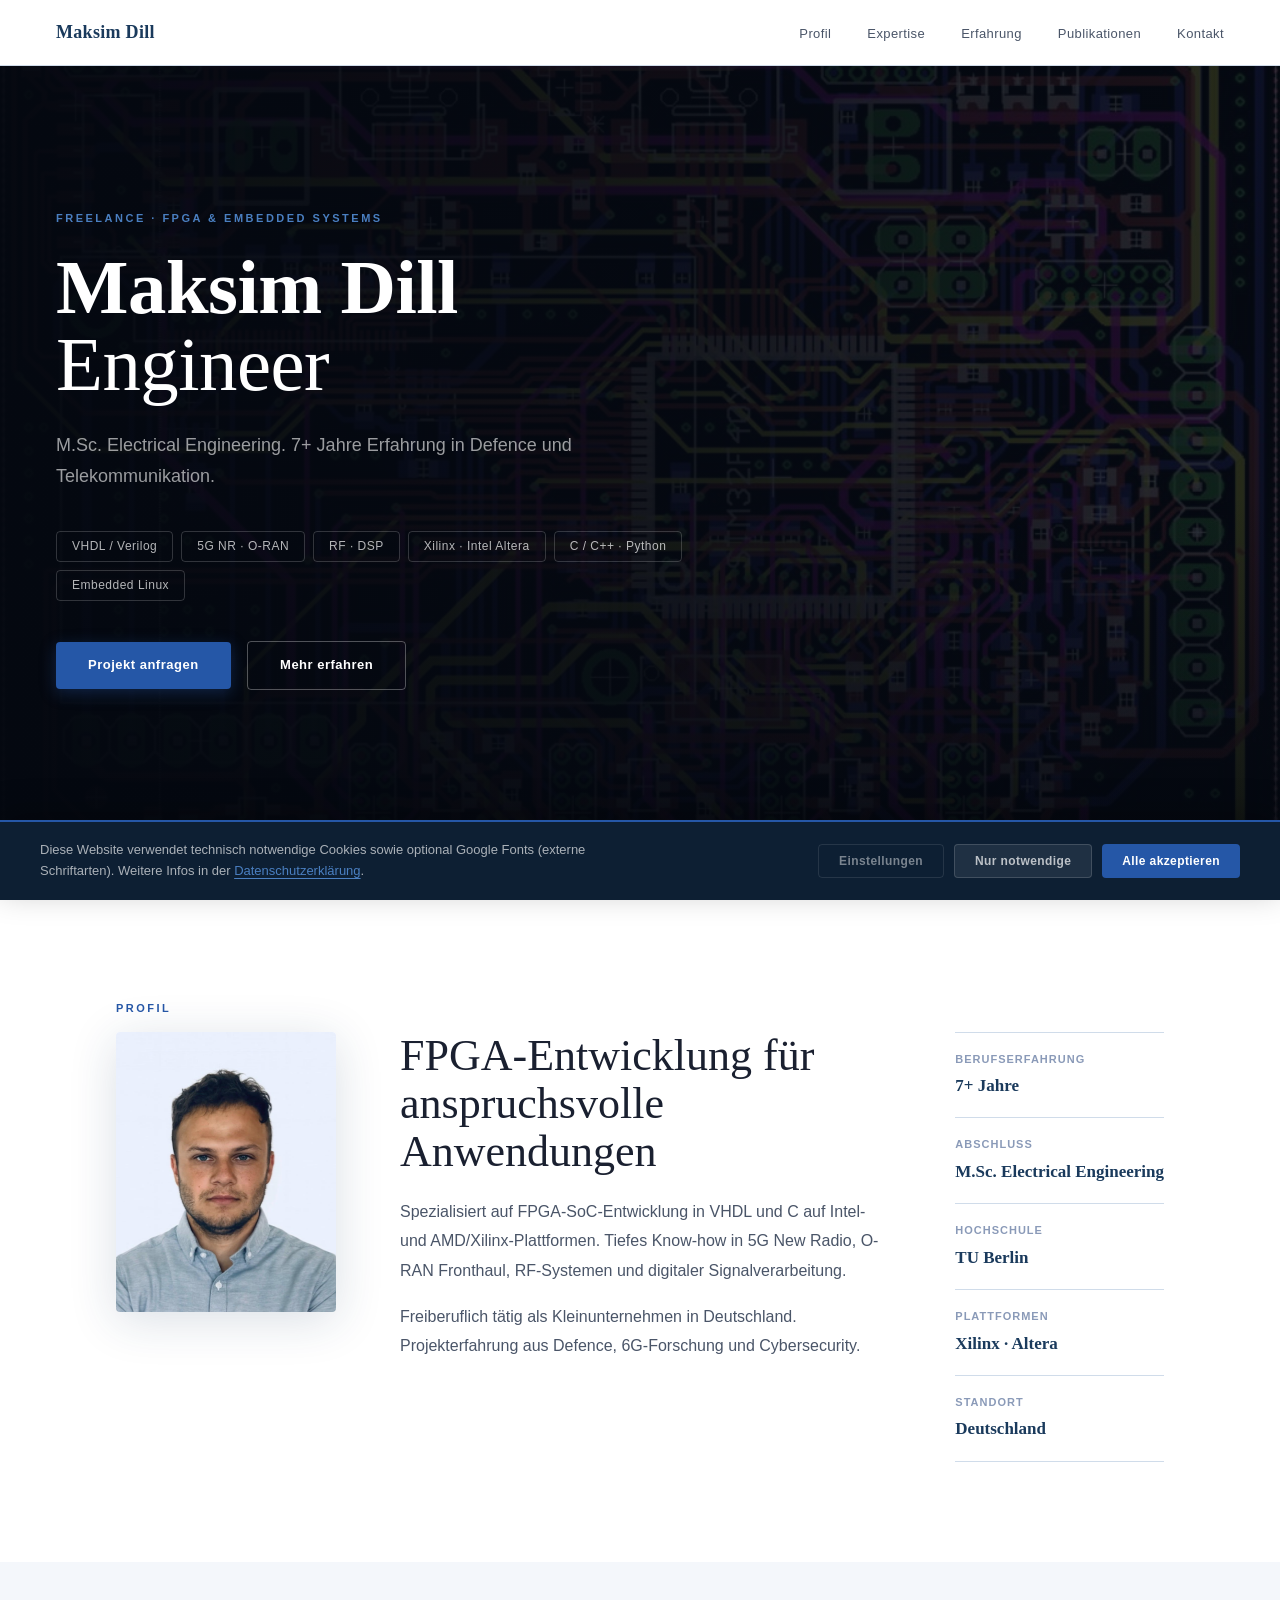
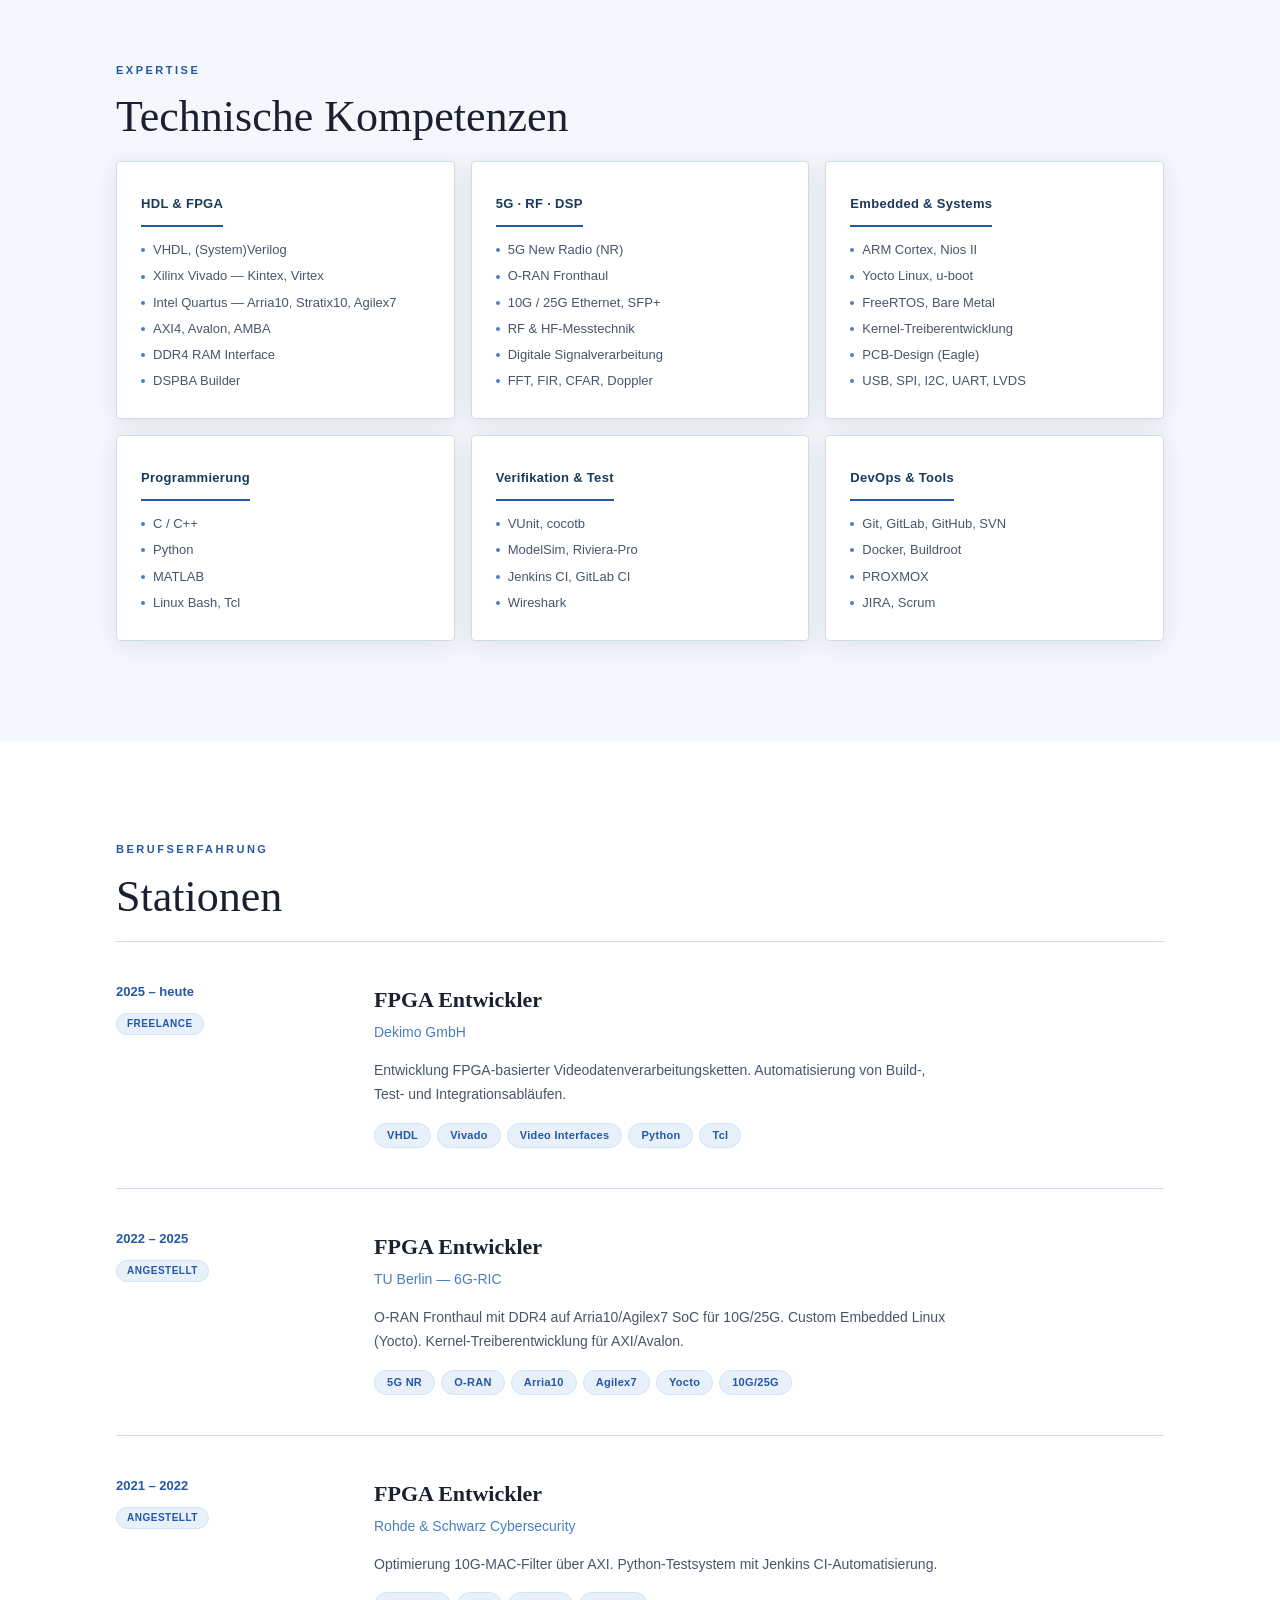
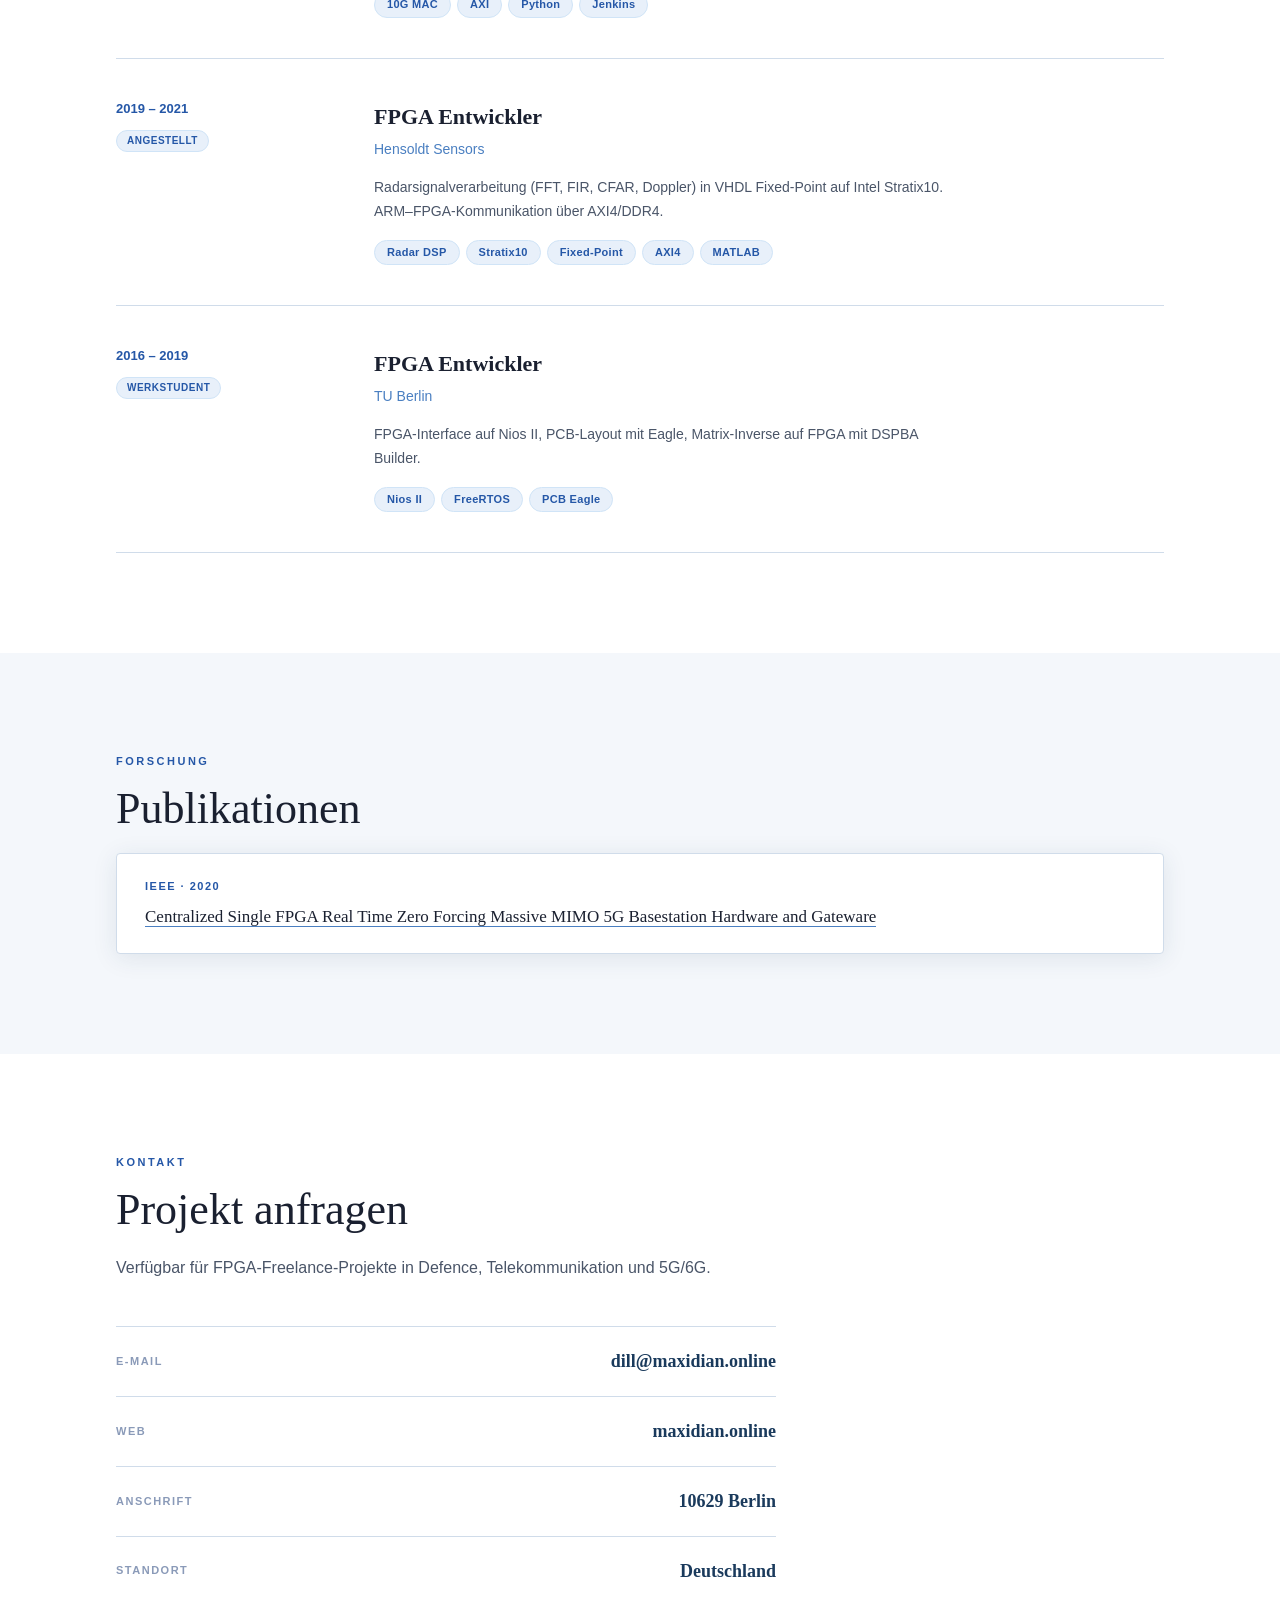
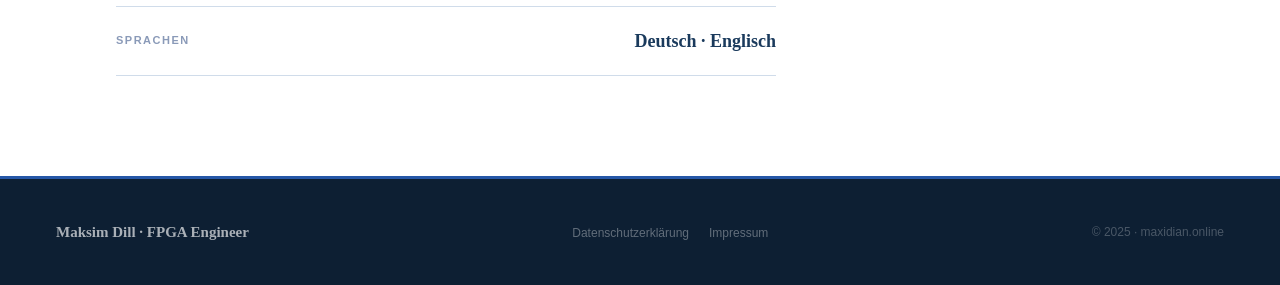
==== commit e3b7f90b: "separate pictures and make a better overall structure" ====
--- a/index.html
+++ b/index.html
@@ -12,14 +12,14 @@
 <!-- NAV -->
 <nav id="navbar">
   <a class="nav-logo" href="#">Maksim Dill</a>
-  <ul class="nav-links">
+  <ul class="nav-links" id="navLinks">
     <li><a href="#about">Profil</a></li>
     <li><a href="#skills">Expertise</a></li>
     <li><a href="#experience">Erfahrung</a></li>
     <li><a href="#publications">Publikationen</a></li>
     <li><a href="#contact">Kontakt</a></li>
   </ul>
-  <button class="nav-toggle" id="navToggle" aria-label="Menü öffnen" aria-expanded="false">
+  <button class="nav-toggle" id="navToggle" aria-label="Menü öffnen" aria-expanded="false" aria-controls="navMobile">
     <span></span>
     <span></span>
     <span></span>
@@ -27,19 +27,13 @@
 </nav>
 
 <div class="nav-mobile-backdrop" id="navBackdrop" hidden></div>
-<nav class="nav-mobile" id="navMobile">
-  <ul>
-    <li><a href="#about">Profil</a></li>
-    <li><a href="#skills">Expertise</a></li>
-    <li><a href="#experience">Erfahrung</a></li>
-    <li><a href="#publications">Publikationen</a></li>
-    <li><a href="#contact">Kontakt</a></li>
-  </ul>
+<nav class="nav-mobile" id="navMobile" aria-hidden="true">
+  <ul id="navMobileList"></ul>
 </nav>
 
 <!-- HERO -->
 <section id="hero">
-  <img id="pcb-bg" src="[data-uri]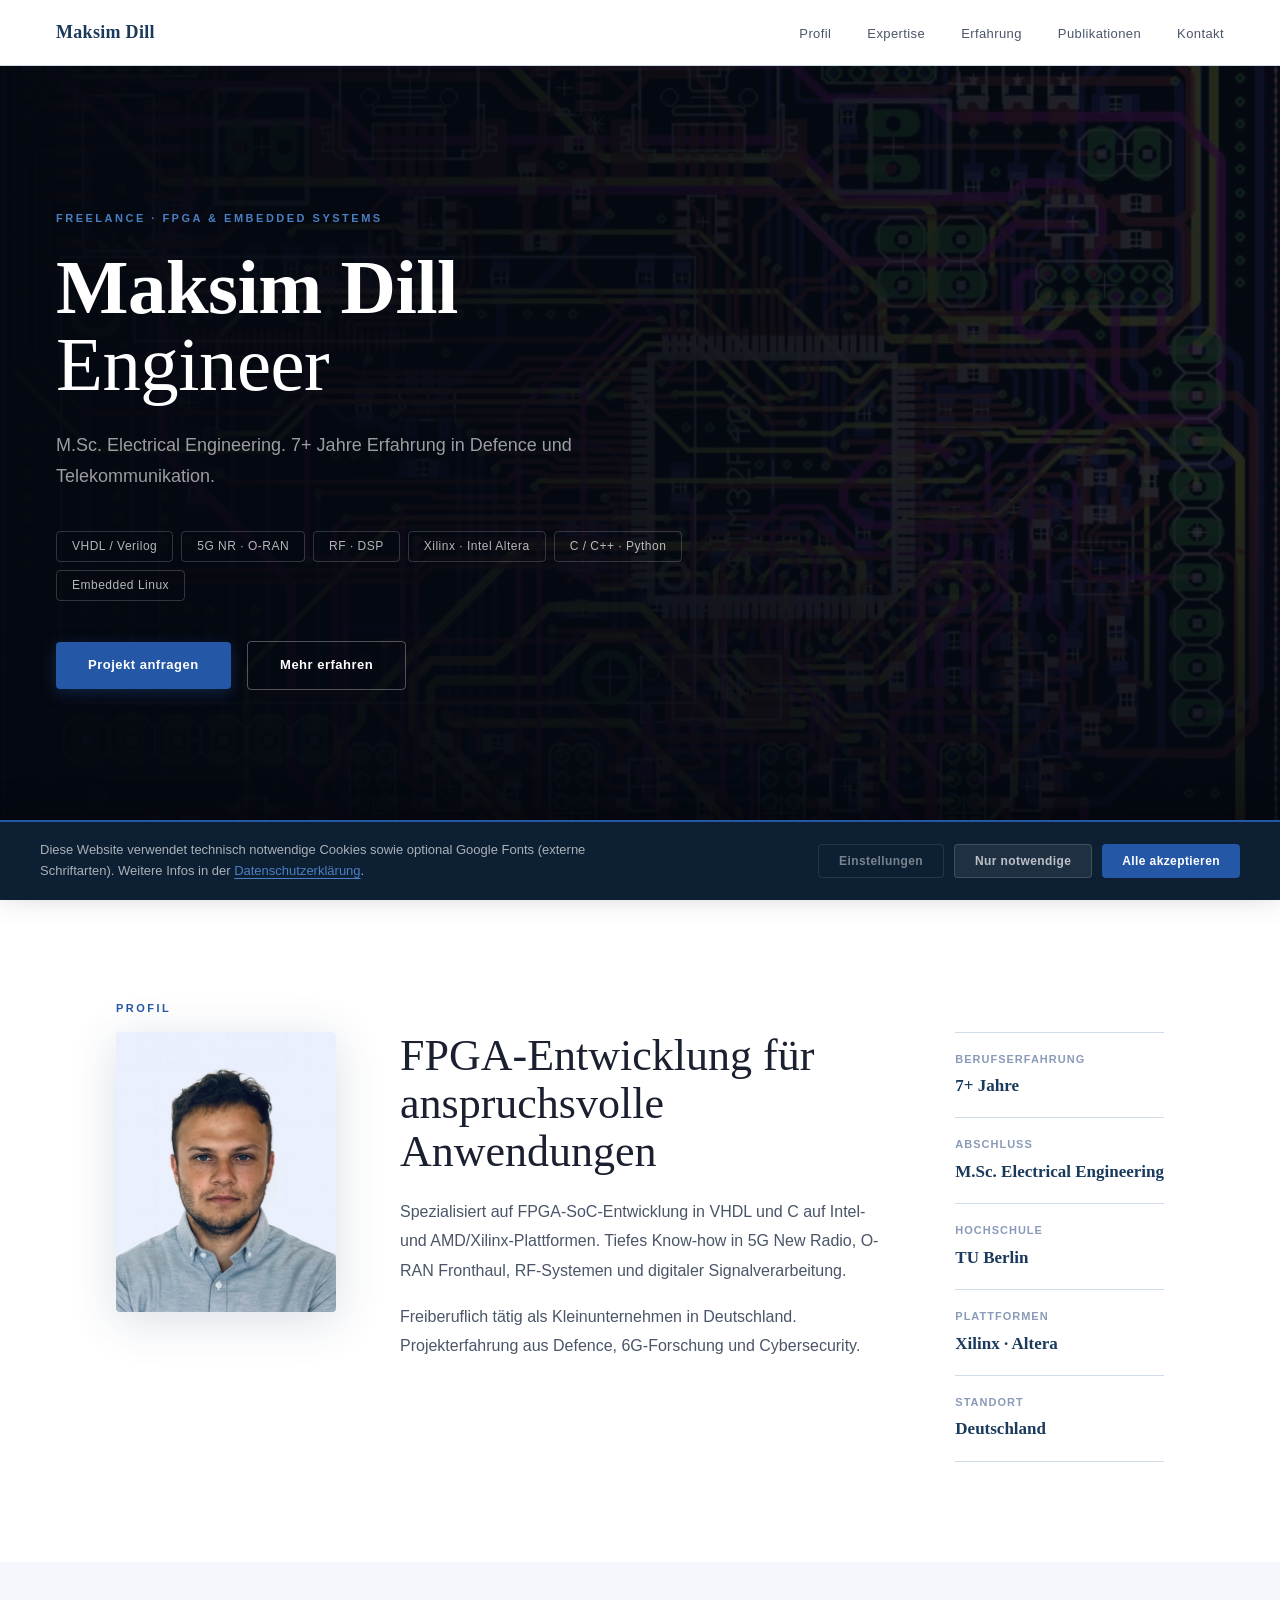
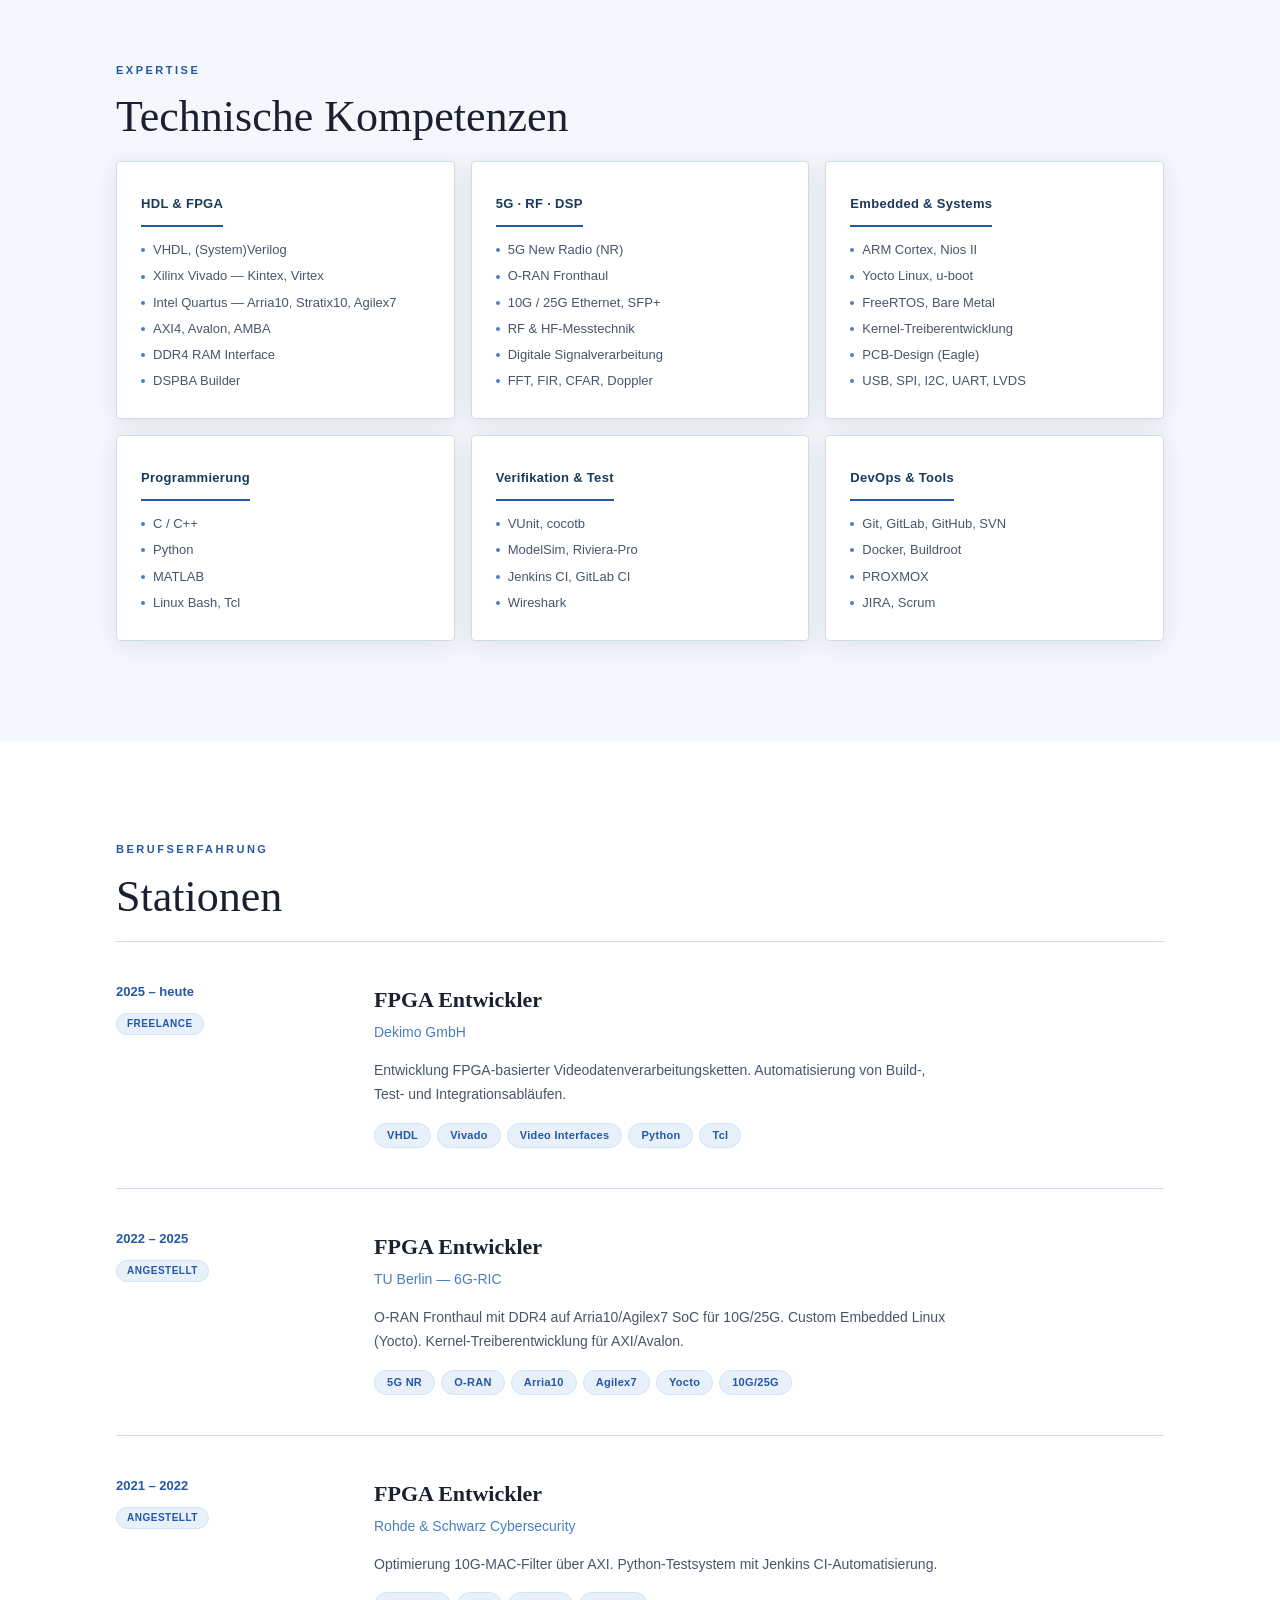
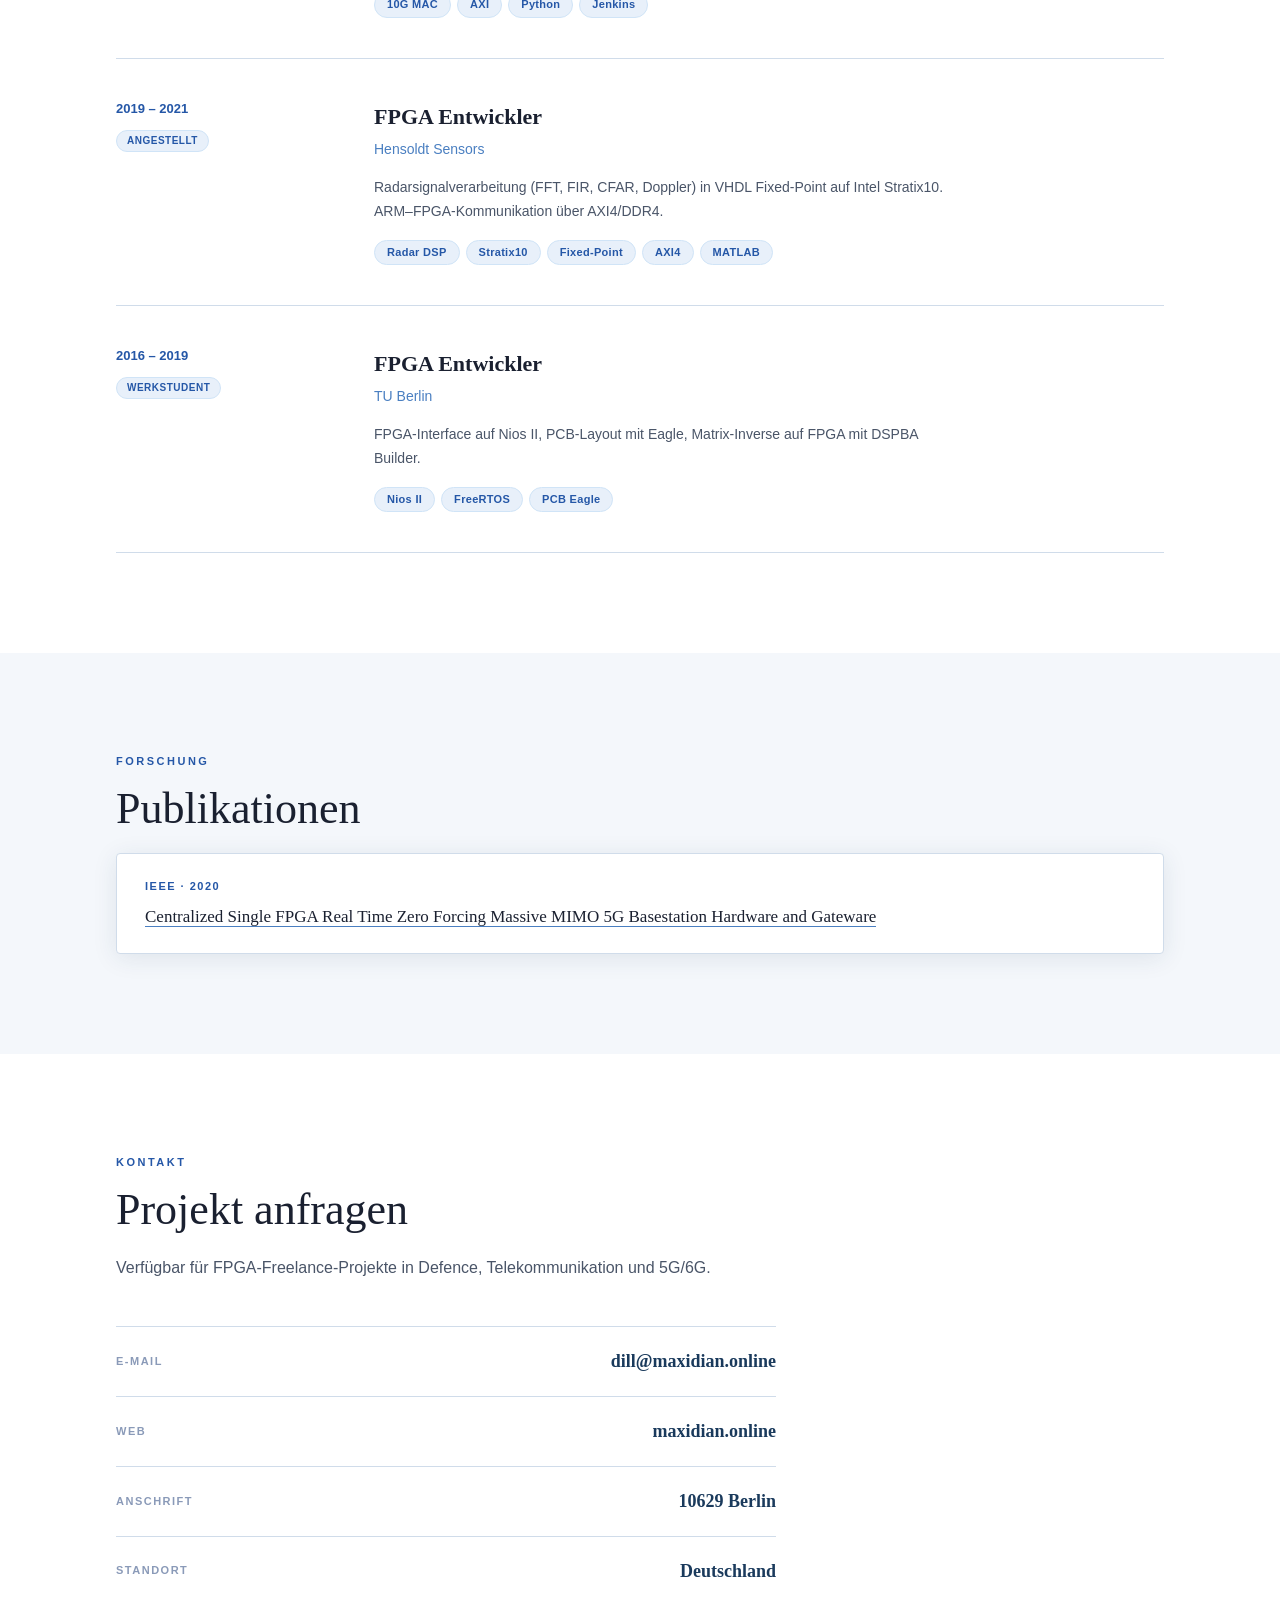
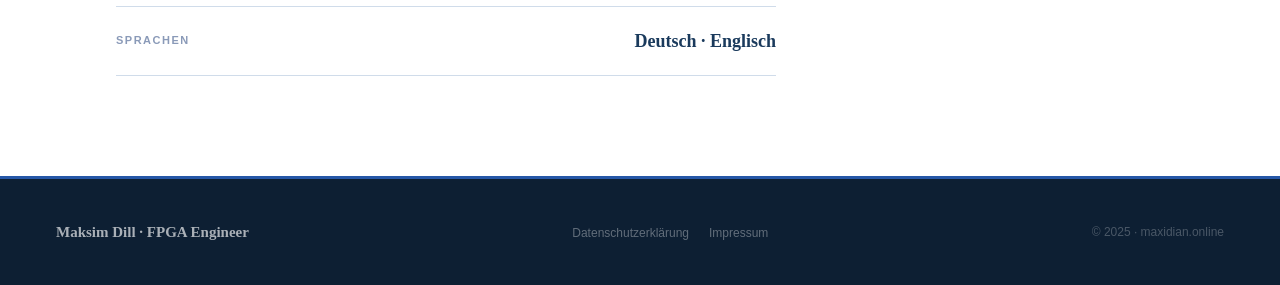
